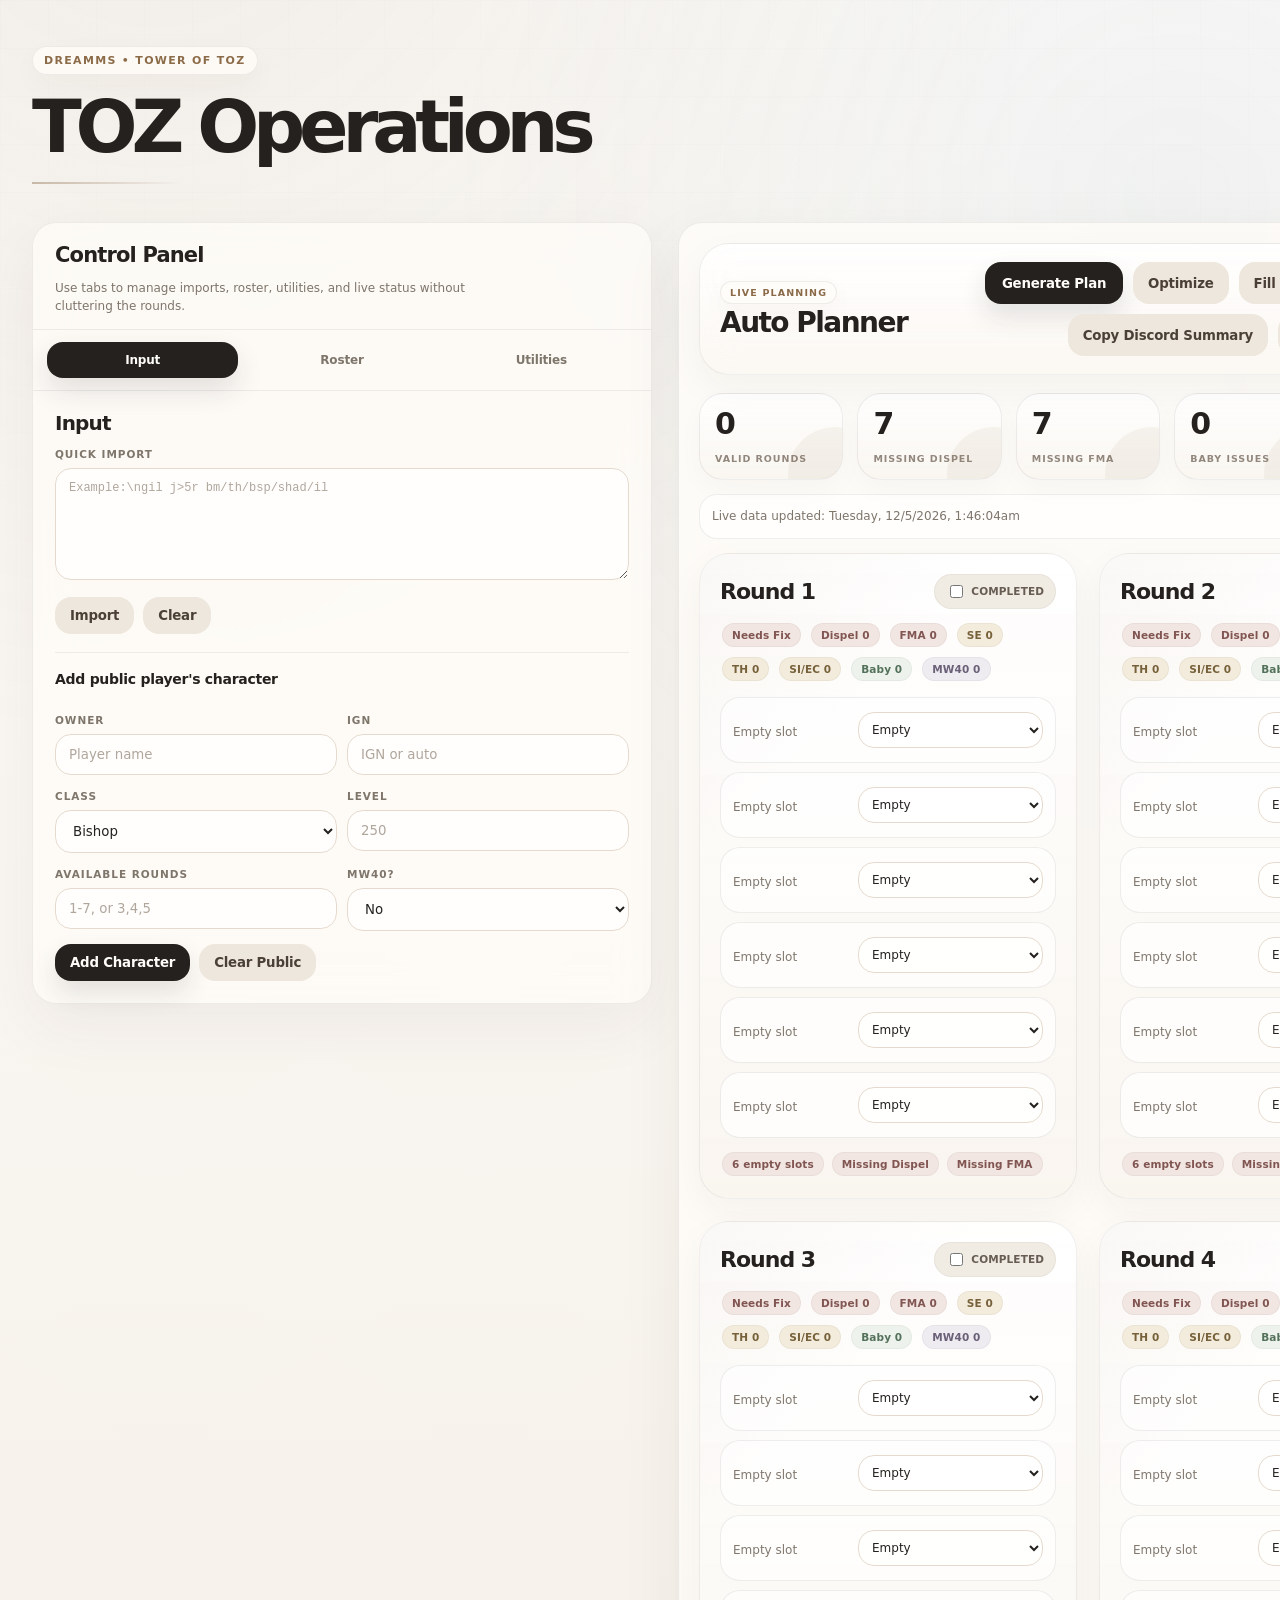
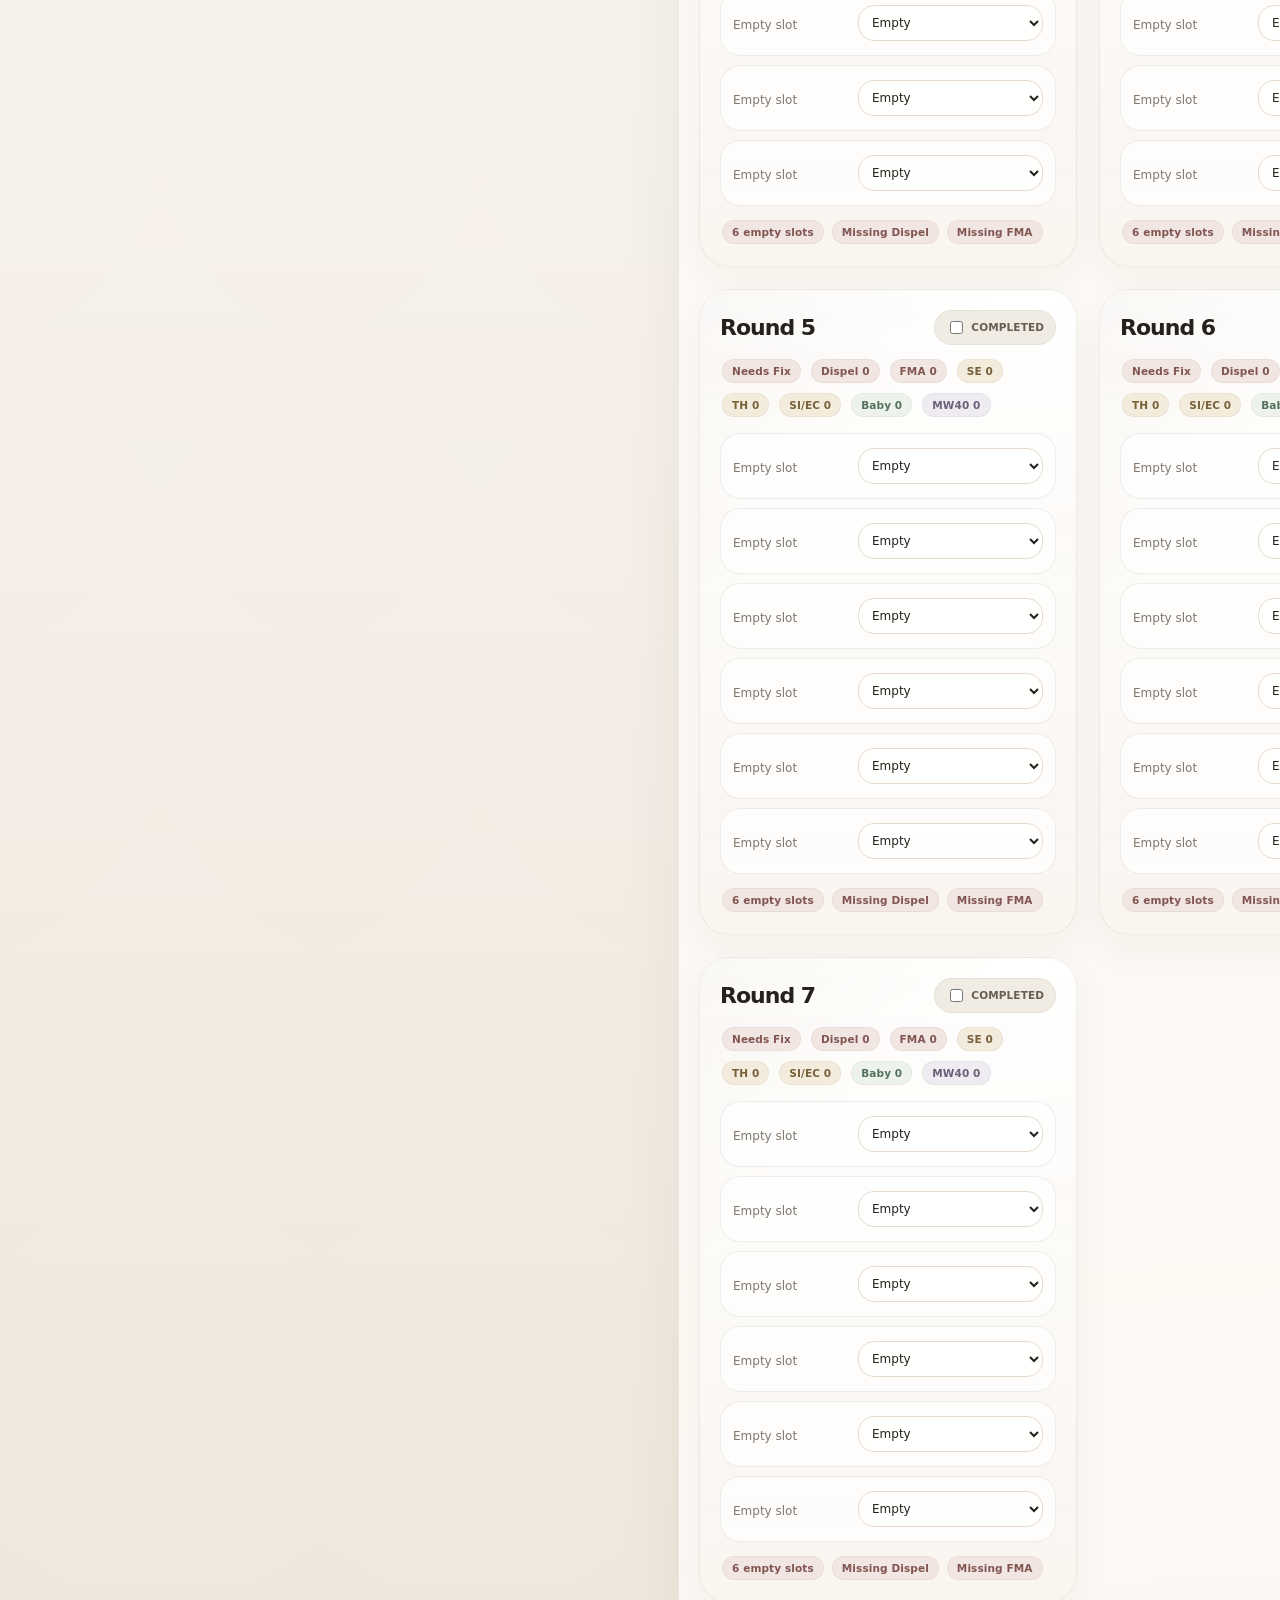
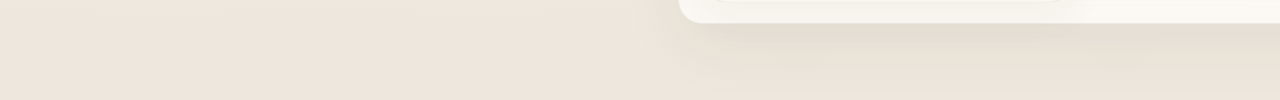
==== index.html @ d1f3ab73 "Add files via upload" ====
<!DOCTYPE html>
<html lang="en">
<head>
<meta charset="UTF-8" />
<meta name="viewport" content="width=device-width, initial-scale=1.0" />
<title>TOZ Command Center</title>
<style>

:root{
  --bg:#f7f3ed;
  --paper:#fffdf9;
  --paper-2:#faf6ef;
  --ink:#24211e;
  --muted:#7c7368;
  --soft:#aaa097;
  --line:rgba(36,33,30,.09);
  --line-2:rgba(36,33,30,.14);
  --accent:#8e6f4e;
  --accent-2:#c6a47a;
  --accent-soft:#eee2d2;
  --green:#6f9e7d;
  --green-soft:#eaf4ed;
  --yellow:#b89243;
  --yellow-soft:#f7edd3;
  --red:#be7474;
  --red-soft:#f6e5e2;
  --blue:#6d8eab;
  --blue-soft:#e7f0f8;
  --lav:#8773b7;
  --lav-soft:#eee9f8;
  --shadow:0 18px 60px rgba(52,43,34,.075);
  --shadow-soft:0 8px 26px rgba(52,43,34,.045);
  --radius:24px;
  --font:Inter,ui-sans-serif,system-ui,-apple-system,BlinkMacSystemFont,"Segoe UI",sans-serif;
}
*{box-sizing:border-box}
html{scroll-behavior:smooth}
body{
  margin:0;
  min-height:100vh;
  font-family:var(--font);
  color:var(--ink);
  background:
    radial-gradient(circle at 8% 0%,rgba(142,111,78,.10),transparent 25%),
    radial-gradient(circle at 92% 10%,rgba(109,142,171,.11),transparent 24%),
    linear-gradient(180deg,#fbfaf7 0%,var(--bg) 55%,#eee8df 100%);
}
body::before{
  content:"";
  position:fixed;
  inset:0;
  pointer-events:none;
  background-image:
    linear-gradient(rgba(36,33,30,.024) 1px,transparent 1px),
    linear-gradient(90deg,rgba(36,33,30,.017) 1px,transparent 1px);
  background-size:48px 48px;
  mask-image:linear-gradient(to bottom,rgba(0,0,0,.40),transparent 70%);
}
header{
  position:relative;
  z-index:1;
  max-width:1600px;
  margin:0 auto;
  padding:42px 32px 22px;
}
.kicker{
  display:inline-flex;
  align-items:center;
  gap:8px;
  border-radius:999px;
  padding:7px 11px;
  margin-bottom:18px;
  color:var(--accent);
  background:rgba(255,255,255,.70);
  border:1px solid var(--line);
  box-shadow:var(--shadow-soft);
  font-size:11px;
  font-weight:850;
  letter-spacing:.08em;
}
h1{
  margin:0;
  font-size:clamp(44px,5vw,78px);
  line-height:.92;
  letter-spacing:-.068em;
  font-weight:800;
}
h1::after{
  content:"";
  display:block;
  width:132px;
  height:2px;
  margin-top:22px;
  background:linear-gradient(90deg,var(--accent),transparent);
  opacity:.55;
}
h2{margin:0 0 14px;font-size:20px;line-height:1;font-weight:780;letter-spacing:-.04em}
h3{margin:0 0 12px;font-size:14px;font-weight:750;letter-spacing:-.02em}
.sub{
  max-width:900px;
  margin:20px 0 0;
  color:var(--muted);
  line-height:1.65;
  font-size:15px;
  font-weight:500;
}
.app-shell{
  position:relative;
  z-index:1;
  max-width:1600px;
  margin:0 auto;
  padding:12px 32px 76px;
  display:grid;
  grid-template-columns:580px minmax(720px,1fr);
  gap:22px;
  align-items:start;
}
.workspace{min-width:0}
.side-panel{grid-column:1;grid-row:1}.workspace{grid-column:2;grid-row:1}
.side-panel{
  position:sticky;
  top:18px;
  max-height:calc(100vh - 24px);
  min-width:580px;
  display:flex;
  flex-direction:column;
  overflow:hidden;
}
.card,.side-panel{
  background:rgba(255,253,249,.88);
  border:1px solid var(--line);
  border-radius:var(--radius);
  box-shadow:var(--shadow-soft);
  backdrop-filter:blur(16px);
}
.card{padding:20px}
.card:hover,.side-panel:hover{box-shadow:var(--shadow)}
.panel-head{
  padding:18px 18px 12px;
  border-bottom:1px solid var(--line);
}
.panel-head p{margin:6px 0 0;color:var(--muted);font-size:12px;line-height:1.45}
.tabs{
  display:grid;
  grid-template-columns:repeat(3,1fr);
  gap:6px;
  padding:12px;
  border-bottom:1px solid var(--line);
}
.tab-btn{
  padding:10px 8px;
  border-radius:14px;
  background:transparent;
  color:var(--muted);
  box-shadow:none;
  border:0;
  font-size:12px;
}
.tab-btn:hover{box-shadow:none;transform:none;background:#f0e8dd}
.tab-btn.active{
  background:#24211e;
  color:#fffdf9;
}
.tab-content{
  display:none;
  padding:18px;
  overflow:auto;
}
.tab-content.active{display:block}
label{
  display:block;
  margin:15px 0 8px;
  color:var(--muted);
  font-size:10.5px;
  font-weight:850;
  letter-spacing:.09em;
  text-transform:uppercase;
}
input,select,textarea{
  width:100%;
  background:rgba(255,255,255,.78);
  color:var(--ink);
  border:1px solid #e7ddd1;
  border-radius:15px;
  padding:12px 13px;
  outline:none;
  transition:border .18s ease,box-shadow .18s ease,background .18s ease;
  font-family:var(--font);
}
input::placeholder,textarea::placeholder{color:#b0a69c}
input:focus,select:focus,textarea:focus{
  border-color:rgba(142,111,78,.58);
  box-shadow:0 0 0 4px rgba(142,111,78,.11);
  background:#fff;
}
textarea{
  min-height:112px;
  resize:vertical;
  font-family:ui-monospace,SFMono-Regular,Menlo,Consolas,monospace;
  font-size:12px;
}
button{
  cursor:pointer;
  border:0;
  border-radius:15px;
  background:#24211e;
  color:#fffdf9;
  padding:11px 15px;
  font-weight:800;
  letter-spacing:-.015em;
  box-shadow:0 12px 26px rgba(36,33,30,.12);
  transition:transform .16s ease,box-shadow .16s ease,background .16s ease,opacity .16s ease;
  font-family:var(--font);
}
button:hover{transform:translateY(-1px);box-shadow:0 16px 34px rgba(36,33,30,.16)}
button.secondary{background:#eee8df;color:#3f3830;box-shadow:none}
button.secondary:hover{background:#e8ded3}
button.soft{background:var(--accent-soft);color:#5d452f;box-shadow:none}
button.danger{background:var(--red-soft);color:#8b4242;box-shadow:none}
.row{display:grid;grid-template-columns:1fr 1fr;gap:10px}
.btnrow{display:flex;flex-wrap:wrap;gap:9px;margin-top:13px}
.tiny{font-size:12px;color:var(--muted);line-height:1.55;font-weight:500}
.pill{
  display:inline-flex;
  align-items:center;
  gap:5px;
  border-radius:999px;
  padding:5px 9px;
  margin:2px;
  font-size:10.5px;
  font-weight:800;
  letter-spacing:.01em;
  background:#f1ebe4;
  color:#665c52;
  border:1px solid rgba(36,33,30,.035);
}
.pill.ok{background:var(--green-soft);color:#426d4d}
.pill.warn{background:var(--yellow-soft);color:#7c5d20}
.pill.bad{background:var(--red-soft);color:#8a4646}
.pill.info{background:var(--blue-soft);color:#4f6f88}
.pill.lav{background:var(--lav-soft);color:#665390}
.toolbar{
  position:relative;
  z-index:2;
  display:flex;
  justify-content:space-between;
  align-items:flex-start;
  gap:18px;
  margin-bottom:18px;
  padding:16px;
  background:rgba(255,253,249,.82);
  border:1px solid var(--line);
  border-radius:26px;
  backdrop-filter:blur(18px);
  box-shadow:var(--shadow-soft);
}
.toolbar .btnrow{margin:0;justify-content:flex-end}
.summary-grid{
  display:grid;
  grid-template-columns:repeat(5,1fr);
  gap:12px;
  margin-bottom:14px;
}
.stat{
  position:relative;
  overflow:hidden;
  min-height:84px;
  background:linear-gradient(180deg,rgba(255,255,255,.88),rgba(255,250,244,.62));
  border:1px solid var(--line);
  border-radius:22px;
  padding:15px;
}
.stat::after{
  content:"";
  position:absolute;
  width:94px;
  height:94px;
  border-radius:50%;
  right:-40px;
  bottom:-42px;
  background:rgba(142,111,78,.07);
}
.stat b{display:block;font-size:30px;line-height:1;letter-spacing:-.055em}
.stat span{display:block;margin-top:14px;color:#91877d;font-size:9.5px;font-weight:900;letter-spacing:.10em}
.round-grid{
  display:grid;
  grid-template-columns:repeat(2,minmax(0,1fr));
  gap:18px;
  margin-top:14px;
}
.round{
  position:relative;
  overflow:hidden;
  background:rgba(255,253,249,.92);
  border:1px solid var(--line);
  border-radius:28px;
  padding:16px;
  box-shadow:var(--shadow-soft);
  transition:transform .18s ease,border .18s ease,box-shadow .18s ease;
}
.round::before{
  content:"";
  position:absolute;
  inset:0;
  pointer-events:none;
  background:linear-gradient(135deg,rgba(142,111,78,.065),transparent 28%);
}
.round>*{position:relative;z-index:1}
.round:hover{transform:translateY(-2px);border-color:rgba(142,111,78,.20);box-shadow:var(--shadow)}
.round.completed{opacity:.76;background:rgba(244,239,232,.82)}
.round.completed .round-title{text-decoration:line-through;opacity:.58}
.round-title{font-size:21px;font-weight:800;letter-spacing:-.045em}
.slots{display:grid;gap:9px;margin-top:13px}
.slot{
  min-height:61px;
  display:grid;
  grid-template-columns:1fr minmax(185px,42%);
  gap:10px;
  align-items:center;
  padding:10px;
  background:rgba(255,255,255,.72);
  border:1px solid var(--line);
  border-radius:18px;
  transition:background .16s ease,border .16s ease,transform .16s ease;
}
.slot:hover{background:#fff;border-color:rgba(142,111,78,.20)}
.slot.filled{border-style:solid}
.slot.duplicate{border-color:rgba(190,116,116,.44);background:rgba(246,229,226,.66)}
.slot select{padding:9px;font-size:12px;max-width:none}
.char-name{font-weight:850;letter-spacing:-.025em}
.char-meta{margin-top:4px;color:var(--muted);font-size:12px;line-height:1.35}
.warnings{margin-top:12px;display:flex;flex-wrap:wrap;gap:4px}
.pool{
  max-height:390px;
  overflow:auto;
  border:1px solid var(--line);
  border-radius:20px;
  background:rgba(255,255,255,.62);
}
table{width:100%;border-collapse:collapse;font-size:12px}
th,td{padding:10px 9px;border-bottom:1px solid rgba(36,33,30,.055);text-align:left;vertical-align:middle}
th{
  position:sticky;
  top:0;
  background:rgba(255,250,244,.96);
  color:#91877d;
  font-size:9.5px;
  font-weight:900;
  letter-spacing:.10em;
  text-transform:uppercase;
  z-index:1;
}
tbody tr:hover{background:rgba(142,111,78,.045)}
.paste-preview,.help,.info-box{
  margin-top:10px;
  padding:12px;
  background:rgba(255,255,255,.68);
  border:1px solid var(--line);
  border-radius:18px;
  color:var(--muted);
  font-size:12px;
  line-height:1.55;
}
.help{max-height:255px;overflow:auto}
.owner-toggles{display:flex;flex-wrap:wrap;gap:7px;margin-top:12px}
.owner-toggles label.pill{cursor:pointer;padding:7px 11px}
.utility-stack{display:grid;gap:14px}
.utility-card{
  background:rgba(255,255,255,.54);
  border:1px solid var(--line);
  border-radius:20px;
  padding:14px;
}
.suggestion-line{padding:8px 0;border-bottom:1px solid rgba(36,33,30,.055)}
.suggestion-line:last-child{border-bottom:0}
.info-box b{color:var(--ink)}
.toast-wrap{position:fixed;right:22px;bottom:22px;z-index:9999;display:grid;gap:10px;max-width:400px}
.toast{background:rgba(255,253,249,.96);border:1px solid var(--line);border-left:5px solid var(--accent);border-radius:18px;box-shadow:var(--shadow);padding:14px 16px;color:var(--ink);transition:.2s ease;animation:toastIn .18s ease-out}
.toast b{display:block;margin-bottom:4px}
.toast span{display:block;color:var(--muted);font-size:13px;line-height:1.4}
.toast.warn{border-left-color:var(--yellow)}
.toast.bad{border-left-color:var(--red)}
.toast.ok{border-left-color:var(--green)}
@keyframes toastIn{from{transform:translateY(8px);opacity:0}to{transform:translateY(0);opacity:1}}
hr{border:0;border-top:1px solid var(--line);margin:18px 0}
::-webkit-scrollbar{width:10px;height:10px}
::-webkit-scrollbar-thumb{background:rgba(36,33,30,.14);border-radius:999px}
::-webkit-scrollbar-thumb:hover{background:rgba(142,111,78,.28)}
::-webkit-scrollbar-track{background:rgba(36,33,30,.035)}

.round > div:first-child{
  margin-bottom:12px;
}
.round > div:first-child + div{
  display:flex;
  flex-wrap:wrap;
  gap:6px;
  align-items:center;
  margin:8px 0 14px;
}
.round > div:first-child label.pill{
  padding:7px 11px;
  background:#f3eee7;
  color:#665b50;
  border:1px solid rgba(36,33,30,.07);
}
.round.completed > div:first-child label.pill{
  background:#e8f2ea;
  color:#477052;
}


/* Softer status palette to match the warm editorial theme */
.pill{
  background:#f2ede6;
  color:#675d53;
  border:1px solid rgba(36,33,30,.05);
}
.pill.ok{
  background:#edf4ee;
  color:#55745d;
}
.pill.warn{
  background:#f5edda;
  color:#80683a;
}
.pill.bad{
  background:#f5e8e4;
  color:#8a5550;
}
.pill.info{
  background:#eaf0f5;
  color:#5f7486;
}
.pill.lav{
  background:#eeeaf4;
  color:#6c6187;
}


/* final layout + roster/search refinements */
.app-shell{grid-template-columns:580px minmax(720px,1fr)}
.side-panel{grid-column:1;grid-row:1;min-width:580px}
.workspace{grid-column:2;grid-row:1}
#tab-roster .pool table{table-layout:fixed}
#tab-roster .pool th,#tab-roster .pool td{font-size:11px;padding:9px 7px;overflow:hidden;text-overflow:ellipsis}
#tab-roster .pool th:nth-child(1),#tab-roster .pool td:nth-child(1){width:42px}
#tab-roster .pool th:nth-child(2),#tab-roster .pool td:nth-child(2){width:68px}
#tab-roster .pool th:nth-child(3),#tab-roster .pool td:nth-child(3){width:92px}
#tab-roster .pool th:nth-child(4),#tab-roster .pool td:nth-child(4){width:92px}
#tab-roster .pool th:nth-child(5),#tab-roster .pool td:nth-child(5){width:42px}
#tab-roster .pool th:nth-child(6),#tab-roster .pool td:nth-child(6){width:48px}
#tab-roster .pool th:nth-child(7),#tab-roster .pool td:nth-child(7){width:auto}
.search-hit{background:#fff7e9!important;box-shadow:inset 3px 0 0 var(--accent)}
.pill{background:#eee8df!important;color:#61584f!important;border:1px solid rgba(36,33,30,.045)!important}
.pill.ok{background:#e9f0e7!important;color:#526d55!important}
.pill.warn{background:#f1ead8!important;color:#76633d!important}
.pill.bad{background:#f2e6e2!important;color:#7e5752!important}
.pill.info{background:#e8eef2!important;color:#5a6f80!important}
.pill.lav{background:#ebe8f0!important;color:#655d78!important}
@media(max-width:1220px){.app-shell{grid-template-columns:1fr}.side-panel,.workspace{grid-column:1;grid-row:auto}.side-panel{min-width:0}}

@media(max-width:1220px){
  .app-shell{grid-template-columns:1fr}
  .side-panel,.toolbar{position:static;max-height:none}
}
@media(max-width:850px){
  header{padding:30px 18px 14px}
  .app-shell{padding:10px 18px 52px}
  .round-grid{grid-template-columns:1fr}
  .summary-grid{grid-template-columns:repeat(2,1fr)}
  .toolbar{display:block}
  .slot{grid-template-columns:1fr}
  .tabs{grid-template-columns:repeat(2,1fr)}
}


/* === v20 roster card fix === */
#poolBody.pool-card-list,#activeBody.roster-card-list{max-height:430px;overflow:auto;display:grid;gap:10px;padding:8px;border:1px solid var(--line);border-radius:20px;background:rgba(255,255,255,.55)}
.saved-card,.active-card{display:grid;grid-template-columns:34px minmax(0,1fr) auto;gap:12px;align-items:center;padding:12px;background:rgba(255,253,249,.92);border:1px solid rgba(36,33,30,.075);border-radius:18px;box-shadow:0 6px 18px rgba(52,43,34,.035)}
.saved-card:hover,.active-card:hover{background:#fffdf9;border-color:rgba(142,111,78,.20)}
.saved-card.search-hit{background:#fff7e9!important;box-shadow:inset 4px 0 0 var(--accent),0 6px 18px rgba(52,43,34,.035)}
.saved-check{display:flex;align-items:center;justify-content:center}
.saved-main,.active-main{min-width:0}
.saved-title,.active-title{display:flex;flex-wrap:wrap;align-items:center;gap:8px;font-weight:850;letter-spacing:-.02em;color:var(--ink)}
.saved-title .owner,.active-title .owner{font-weight:750;color:var(--muted);font-size:11px;letter-spacing:.02em}
.saved-meta,.active-meta{margin-top:4px;color:var(--muted);font-size:12px;line-height:1.35}
.saved-tags,.active-tags{margin-top:8px;display:flex;flex-wrap:wrap;gap:4px}
.saved-side{text-align:right;color:var(--muted);font-size:12px;white-space:nowrap}
.active-card{grid-template-columns:minmax(0,1fr) auto}
.active-card button.danger{white-space:nowrap;padding:10px 14px!important}
.active-empty,.saved-empty{padding:16px;border:1px dashed rgba(36,33,30,.14);border-radius:18px;color:var(--muted);background:rgba(255,255,255,.6)}
#activeBody .pill,#poolBody .pill{white-space:nowrap;font-size:10px!important;padding:4px 7px!important}
@media(max-width:760px){.saved-card,.active-card{grid-template-columns:1fr}.saved-check{justify-content:flex-start}.saved-side{text-align:left}}


/* === v26 stable fixes from current working file === */
.side-panel{
  position:relative!important;
  top:auto!important;
  max-height:none!important;
  overflow:visible!important;
}
.tab-content{
  overflow:visible!important;
}
#poolBody.pool-card-list,
#activeBody.roster-card-list{
  max-height:430px!important;
  overflow-y:auto!important;
  overflow-x:hidden!important;
}
.saved-side{
  min-width:70px;
}
.saved-meta,.active-meta{
  word-break:normal!important;
}


/* === v28 header + planner toolbar polish === */
header{
  padding-top:54px;
  padding-bottom:32px;
}
.kicker{
  letter-spacing:.12em;
}
h1{
  max-width:760px;
  font-size:clamp(50px,5.8vw,88px);
  letter-spacing:-.075em;
}
.sub{
  max-width:760px;
  font-size:16px;
  line-height:1.7;
}
.planner-toolbar{
  align-items:center!important;
  padding:18px 20px!important;
  gap:20px!important;
}
.planner-title-block{
  min-width:220px;
}
.planner-title-block h2{
  margin:5px 0 0!important;
  font-size:26px!important;
  letter-spacing:-.055em!important;
  line-height:1!important;
}
.mini-kicker{
  margin:0!important;
  padding:5px 9px!important;
  font-size:9.5px!important;
  box-shadow:none!important;
  background:rgba(142,111,78,.08)!important;
}
.planner-actions{
  margin-left:auto;
  display:grid;
  gap:10px;
  justify-items:end;
}
.action-row{
  display:flex;
  flex-wrap:wrap;
  gap:10px;
  justify-content:flex-end;
}
.action-row button{
  min-height:42px;
  white-space:nowrap;
}
.primary-actions button:first-child{
  min-width:138px;
}
.copy-actions button{
  min-width:178px;
}
button[title]{
  position:relative;
}
@media(max-width:980px){
  .planner-toolbar{
    align-items:flex-start!important;
    display:block!important;
  }
  .planner-actions{
    margin-left:0;
    margin-top:14px;
    justify-items:start;
  }
  .action-row{
    justify-content:flex-start;
  }
}


/* === v30 aesthetic tooltips + cleaner hero === */
header{
  padding-bottom:18px!important;
}
header .sub{
  display:none!important;
}
button[data-tip]{
  position:relative;
}
button[data-tip]::after{
  content:attr(data-tip);
  position:absolute;
  left:50%;
  bottom:calc(100% + 12px);
  transform:translateX(-50%) translateY(6px);
  width:max-content;
  max-width:260px;
  white-space:normal;
  text-align:center;
  pointer-events:none;
  opacity:0;
  z-index:9999;
  padding:10px 12px;
  border-radius:14px;
  background:rgba(36,33,30,.94);
  color:#fffdf9;
  border:1px solid rgba(255,255,255,.10);
  box-shadow:0 16px 38px rgba(36,33,30,.20);
  font-size:11.5px;
  line-height:1.35;
  font-weight:750;
  letter-spacing:.005em;
  transition:opacity .16s ease, transform .16s ease;
}
button[data-tip]::before{
  content:"";
  position:absolute;
  left:50%;
  bottom:calc(100% + 5px);
  transform:translateX(-50%) translateY(6px) rotate(45deg);
  width:12px;
  height:12px;
  background:rgba(36,33,30,.94);
  border-right:1px solid rgba(255,255,255,.08);
  border-bottom:1px solid rgba(255,255,255,.08);
  opacity:0;
  z-index:9998;
  pointer-events:none;
  transition:opacity .16s ease, transform .16s ease;
}
button[data-tip]:hover::after,
button[data-tip]:focus-visible::after{
  opacity:1;
  transform:translateX(-50%) translateY(0);
}
button[data-tip]:hover::before,
button[data-tip]:focus-visible::before{
  opacity:1;
  transform:translateX(-50%) translateY(0) rotate(45deg);
}
.copy-actions button[data-tip]::after{
  bottom:auto;
  top:calc(100% + 12px);
}
.copy-actions button[data-tip]::before{
  bottom:auto;
  top:calc(100% + 5px);
  transform:translateX(-50%) translateY(-6px) rotate(45deg);
}
.copy-actions button[data-tip]:hover::before,
.copy-actions button[data-tip]:focus-visible::before{
  transform:translateX(-50%) translateY(0) rotate(45deg);
}


/* === v31 premium aesthetic refinement === */
:root{
  --bg:#f3eee7;
  --paper:#fffdf9;
  --paper-2:#f8f3ec;
  --ink:#24211e;
  --muted:#7e756b;
  --line:rgba(36,33,30,.075);
  --line-2:rgba(36,33,30,.115);
  --accent:#8b6a48;
  --accent-soft:#eee4d7;
  --shadow:0 24px 70px rgba(52,43,34,.065);
  --shadow-soft:0 10px 30px rgba(52,43,34,.035);
}
body{
  background:
    radial-gradient(circle at 12% -5%,rgba(142,111,78,.10),transparent 25%),
    radial-gradient(circle at 92% 6%,rgba(109,142,171,.08),transparent 22%),
    linear-gradient(180deg,#fcfbf8 0%,#f6f1ea 52%,#eee7dd 100%)!important;
}
header,.app-shell{
  max-width:1720px!important;
}
header{
  padding-top:46px!important;
  padding-bottom:26px!important;
}
.kicker{
  background:rgba(255,253,249,.78)!important;
  border-color:rgba(36,33,30,.07)!important;
  box-shadow:0 10px 28px rgba(52,43,34,.035)!important;
  color:#8c6b48!important;
}
h1{
  font-size:clamp(54px,5.7vw,92px)!important;
  letter-spacing:-.085em!important;
  max-width:900px!important;
}
h1::after{
  width:150px!important;
  opacity:.42!important;
}
.app-shell{
  grid-template-columns:620px minmax(820px,1fr)!important;
  gap:26px!important;
}
.side-panel{
  min-width:620px!important;
  background:rgba(255,253,249,.72)!important;
  box-shadow:0 22px 65px rgba(52,43,34,.055)!important;
  border-color:rgba(36,33,30,.07)!important;
}
.card{
  background:rgba(255,253,249,.78)!important;
  border-color:rgba(36,33,30,.07)!important;
  box-shadow:0 22px 65px rgba(52,43,34,.06)!important;
}
.panel-head{
  padding:22px 22px 14px!important;
}
.panel-head h2{
  font-size:21px!important;
}
.panel-head p{
  max-width:470px;
}
.tabs{
  padding:12px 14px!important;
  gap:8px!important;
}
.tab-btn{
  padding:11px 10px!important;
  border-radius:16px!important;
  font-weight:850!important;
}
.tab-btn.active{
  box-shadow:0 12px 28px rgba(36,33,30,.12)!important;
}
.tab-content{
  padding:22px!important;
}
.utility-card{
  background:rgba(255,255,255,.52)!important;
  border-color:rgba(36,33,30,.065)!important;
  border-radius:24px!important;
  padding:18px!important;
}
.planner-toolbar{
  background:
    linear-gradient(180deg,rgba(255,255,255,.88),rgba(250,246,240,.72))!important;
  border:1px solid rgba(36,33,30,.07)!important;
  border-radius:30px!important;
  box-shadow:
    0 1px 0 rgba(255,255,255,.9) inset,
    0 14px 38px rgba(52,43,34,.045)!important;
}
.planner-title-block h2{
  font-size:28px!important;
}
.mini-kicker{
  color:#8b6a48!important;
}
.summary-grid{
  gap:14px!important;
}
.stat{
  border-radius:24px!important;
  background:
    linear-gradient(180deg,rgba(255,255,255,.90),rgba(248,244,238,.78))!important;
  box-shadow:
    0 1px 0 rgba(255,255,255,.85) inset,
    0 10px 28px rgba(52,43,34,.028)!important;
}
.round-grid{
  gap:22px!important;
}
.round{
  padding:20px!important;
  border-radius:30px!important;
  background:
    linear-gradient(180deg,rgba(255,255,255,.86),rgba(249,245,239,.92))!important;
  border-color:rgba(36,33,30,.068)!important;
  box-shadow:
    0 1px 0 rgba(255,255,255,.88) inset,
    0 14px 38px rgba(52,43,34,.045)!important;
}
.round::before{
  background:linear-gradient(135deg,rgba(142,111,78,.05),transparent 30%)!important;
}
.round-title{
  font-size:22px!important;
}
.slot{
  min-height:66px!important;
  border-radius:20px!important;
  padding:12px!important;
  background:rgba(255,255,255,.66)!important;
}
.slot select{
  border-radius:16px!important;
}
.char-name{
  font-size:15px!important;
}
.char-meta{
  color:#81786e!important;
}
.pill{
  background:#f0ebe3!important;
  color:#675d53!important;
  border:1px solid rgba(36,33,30,.045)!important;
  box-shadow:none!important;
}
.pill.ok{
  background:#edf3ec!important;
  color:#54715b!important;
}
.pill.warn{
  background:#f3ecdc!important;
  color:#77613a!important;
}
.pill.bad{
  background:#f2e6e2!important;
  color:#815551!important;
}
.pill.info{
  background:#edf1f3!important;
  color:#5d707b!important;
}
.pill.lav{
  background:#eeebf1!important;
  color:#6a6077!important;
}
.saved-card,.active-card{
  background:rgba(255,253,249,.82)!important;
  border-color:rgba(36,33,30,.065)!important;
  border-radius:20px!important;
  box-shadow:0 8px 22px rgba(52,43,34,.026)!important;
}
.saved-card:hover,.active-card:hover{
  background:#fffdf9!important;
  border-color:rgba(142,111,78,.18)!important;
  box-shadow:0 12px 28px rgba(52,43,34,.045)!important;
}
input,select,textarea{
  background:rgba(255,255,255,.72)!important;
  border-color:#e5dacd!important;
  border-radius:16px!important;
}
button{
  border-radius:16px!important;
}
button.secondary,button.soft{
  background:#eee7dd!important;
  color:#4b4036!important;
}
button.secondary:hover,button.soft:hover{
  background:#e8ded2!important;
}
button[data-tip]::after{
  background:rgba(44,39,34,.96)!important;
  border:1px solid rgba(255,255,255,.10)!important;
  box-shadow:0 18px 42px rgba(36,33,30,.22)!important;
  border-radius:15px!important;
}
button[data-tip]::before{
  background:rgba(44,39,34,.96)!important;
}
.info-box{
  background:rgba(255,255,255,.58)!important;
  border-radius:20px!important;
}
@media(max-width:1220px){
  .app-shell{
    grid-template-columns:1fr!important;
  }
  .side-panel{
    min-width:0!important;
  }
}


/* === v32 premium stat hover cards === */
.stat[data-tip]{
  position:relative;
}
.stat[data-tip]::after{
  content:attr(data-tip);
  position:absolute;
  left:50%;
  top:calc(100% + 14px);
  transform:translateX(-50%) translateY(-4px);
  width:max-content;
  max-width:280px;
  white-space:pre-line;
  text-align:left;
  pointer-events:none;
  opacity:0;
  z-index:9999;
  padding:12px 14px;
  border-radius:16px;
  background:rgba(44,39,34,.96);
  color:#fffdf9;
  border:1px solid rgba(255,255,255,.10);
  box-shadow:0 20px 46px rgba(36,33,30,.22);
  font-size:11.5px;
  line-height:1.45;
  font-weight:750;
  letter-spacing:.002em;
  transition:opacity .16s ease, transform .16s ease;
}
.stat[data-tip]::before{
  content:"";
  position:absolute;
  left:50%;
  top:calc(100% + 8px);
  transform:translateX(-50%) translateY(-4px) rotate(45deg);
  width:12px;
  height:12px;
  background:rgba(44,39,34,.96);
  border-left:1px solid rgba(255,255,255,.08);
  border-top:1px solid rgba(255,255,255,.08);
  opacity:0;
  z-index:9998;
  pointer-events:none;
  transition:opacity .16s ease, transform .16s ease;
}
.stat[data-tip]:hover::after,
.stat[data-tip]:focus-within::after{
  opacity:1;
  transform:translateX(-50%) translateY(0);
}
.stat[data-tip]:hover::before,
.stat[data-tip]:focus-within::before{
  opacity:1;
  transform:translateX(-50%) translateY(0) rotate(45deg);
}
.stat[data-tip]:hover{
  border-color:rgba(142,111,78,.18)!important;
  box-shadow:
    0 1px 0 rgba(255,255,255,.9) inset,
    0 14px 34px rgba(52,43,34,.06)!important;
}

/* Hide the browser's native title tooltip by moving detail text into data-tip */
.stat[data-tip]::after{content:attr(data-tip)}
.stat[data-tip]::before{content:""}

</style>
</head>
<body>
<div id="toastWrap" class="toast-wrap"></div>

<header>
  <div class="kicker">DREAMMS • TOWER OF TOZ</div>
  <h1>TOZ Operations</h1>
</header>

<main class="app-shell">
  <aside class="side-panel">
    <div class="panel-head">
      <h2>Control Panel</h2>
      <p>Use tabs to manage imports, roster, utilities, and live status without cluttering the rounds.</p>
    </div>

    <div class="tabs">
      <button type="button" class="tab-btn active" onclick="switchTab('input', this)">Input</button>
      <button type="button" class="tab-btn" onclick="switchTab('roster', this)">Roster</button>
      <button type="button" class="tab-btn" onclick="switchTab('utilities', this)">Utilities</button>
    </div>

    <div id="tab-input" class="tab-content active">
      <h2>Input</h2>
      <label>Quick Import</label>
      <textarea id="quickText" placeholder="Example:\ngil j>5r bm/th/bsp/shad/il"></textarea>
      <div class="btnrow">
        <button class="soft" onclick="parseQuickText()">Import</button>
        <button class="secondary" onclick="document.getElementById('quickText').value=''">Clear</button>
      </div>

      <hr>

      <h3>Add public player's character</h3>
      <div class="row">
        <div><label>Owner</label><input id="owner" placeholder="Player name"></div>
        <div><label>IGN</label><input id="ign" placeholder="IGN or auto"></div>
      </div>
      <div class="row">
        <div><label>Class</label><select id="job"></select></div>
        <div><label>Level</label><input id="level" type="number" placeholder="250"></div>
      </div>
      <div class="row">
        <div><label>Available rounds</label><input id="rounds" placeholder="1-7, or 3,4,5"></div>
        <div><label>MW40?</label><select id="mw"><option value="false">No</option><option value="true">Yes</option></select></div>
      </div>
      <div class="btnrow">
        <button onclick="addManualCharacter()">Add Character</button>
        <button class="secondary" onclick="clearTemporary()">Clear Public</button>
      </div>
</div>

    <div id="tab-roster" class="tab-content">
      <h2>Roster</h2>
      <div class="tiny">Saved characters and active characters are managed here.</div>

      <div class="utility-card" style="margin-top:12px">
        <h3>Saved Pool</h3>
        <div class="tiny">Tick a whole owner, or tick specific characters only.</div>
        <div id="ownerToggles" class="owner-toggles"></div>
        <label>Search IGN</label>
        <input id="savedSearch" placeholder="Search IGN, owner, or class..." oninput="renderSavedPool()">
        <div class="btnrow">
          <button class="secondary" onclick="disableAllSaved()">Untick All</button>
          <button class="secondary" onclick="enableAllSaved()">Tick All</button>
        </div>
        <div class="pool-card-list" id="poolBody" style="margin-top:12px"></div>
      </div>

      <div class="utility-card" style="margin-top:14px">
        <h3>Active Roster</h3>
        <div class="tiny">Only active characters are used by the optimizer.</div>
        <div class="roster-card-list" id="activeBody" style="margin-top:12px"></div>
      </div>
    </div>

    <div id="tab-utilities" class="tab-content">
      <h2>Utilities</h2>
      <div class="utility-stack">
        <div class="utility-card">
          <h3>Swap Scheduled Runs</h3>
          <div class="row">
            <div><label>First run</label><select id="swapA"><option value="0">R1</option><option value="1">R2</option><option value="2">R3</option><option value="3">R4</option><option value="4">R5</option><option value="5">R6</option><option value="6">R7</option></select></div>
            <div><label>Second run</label><select id="swapB"><option value="0">R1</option><option value="1">R2</option><option value="2">R3</option><option value="3">R4</option><option value="4">R5</option><option value="5">R6</option><option value="6">R7</option></select></div>
          </div>
          <div class="btnrow"><button class="soft" onclick="swapScheduledRuns()">Swap Runs</button></div>
        </div>
        <div class="utility-card">
          <h3>Recruit Assistant</h3>
          <div id="recruitAssistant" class="info-box">Generate a plan to see what each round is missing.</div>
        </div>

        <div class="utility-card">
          <h3>Auto Slot Suggestions</h3>
          <div id="slotSuggestions" class="info-box">Tick saved characters or import public joins to see best usage suggestions.</div>
        </div>

        <div class="utility-card">
          <h3>Remaining TOZ Left</h3>
          <div id="remainingToz" class="info-box">Completed rounds update this automatically.</div>
        </div>

        <div class="utility-card">
          <h3>Emergency Replace</h3>
          <div class="tiny">Removes an owner from unfinished rounds and blocks them from being reused. Completed rounds stay untouched.</div>
          <div id="replaceOwners" class="owner-toggles"></div>
        </div>
      </div>
    </div>
</aside>

  <section class="workspace">
    <div class="card">
      <div class="toolbar planner-toolbar">
        <div class="planner-title-block">
          <div class="kicker mini-kicker">LIVE PLANNING</div>
          <h2>Auto Planner</h2>
        </div>
        <div class="planner-actions">
          <div class="action-row primary-actions">
            <button data-tip="Builds a fresh full plan." onclick="autoPlan()">Generate Plan</button>
            <button data-tip="Rebuilds unfinished rounds while completed rounds stay locked." class="soft" onclick="bestOptimize()">Optimize</button>
            <button data-tip="Only fills blank slots. It does not intentionally rearrange existing slotted characters." class="secondary" onclick="fillEmptyOnly()">Fill Empty</button>
            <button data-tip="Clears all round slots, completed ticks, public imports, quotas, and saved browser plan." class="secondary" onclick="clearPlan()">Clear Plan</button>
          </div>
          <div class="action-row copy-actions">
            <button data-tip="Copies all rounds in Discord format, including emojis and completed-round strikethrough." class="secondary" onclick="copyDiscordSummary()">Copy Discord Summary</button>
            <button data-tip="Copies only the next uncompleted round, for in-game paste." class="secondary" onclick="copyNextRound()">Copy Next Round</button>
          </div>
        </div>
      </div>

      <div class="summary-grid">
        <div class="stat"><b id="validRounds">0</b><span>VALID ROUNDS</span></div>
        <div class="stat"><b id="missingDispel">0</b><span>MISSING DISPEL</span></div>
        <div class="stat"><b id="missingFma">0</b><span>MISSING FMA</span></div>
        <div class="stat"><b id="babyIssues">0</b><span>BABY ISSUES</span></div>
        <div class="stat" id="warningsStat"><b id="warningsCount">0</b><span>WARNINGS</span></div>
      </div>

      <div class="paste-preview" id="liveStatus">Live data: not loaded yet.</div>
      <div id="roundGrid" class="round-grid"></div>
    </div>
  </section>
</main>

<script>
function switchTab(name, btn){
  document.querySelectorAll('.tab-content').forEach(el=>el.classList.remove('active'));
  document.querySelectorAll('.tab-btn').forEach(el=>el.classList.remove('active'));
  const panel=document.getElementById('tab-'+name);
  if(panel)panel.classList.add('active');
  if(btn)btn.classList.add('active');
}

const JOBS=['Bishop','Bowmaster','Marksman','Wind Archer','Buccaneer','Thunder Breaker','Dual Blade','Fire/Poison Mage','Ice/Lightning Mage','Blaze Wizard','Evan','Dawn Warrior','Paladin','Dark Knight','Aran','Hero','Shadower','Night Lord','Night Walker','Corsair'];
const ALIAS={bsp:'Bishop',bs:'Bishop',bishop:'Bishop',hs:'Bishop',bm:'Bowmaster',se:'Bowmaster',bowmaster:'Bowmaster',mm:'Marksman',mmse:'Marksman',marksman:'Marksman',wa:'Wind Archer',wase:'Wind Archer',windarcher:'Wind Archer',bucc:'Buccaneer',si:'Buccaneer',buccaneer:'Buccaneer',tb:'Thunder Breaker',tbsi:'Thunder Breaker',thunderbreaker:'Thunder Breaker',db:'Dual Blade',th:'Dual Blade',dualblade:'Dual Blade',fp:'Fire/Poison Mage',fpmage:'Fire/Poison Mage',il:'Ice/Lightning Mage','i/l':'Ice/Lightning Mage',ilmage:'Ice/Lightning Mage',bw:'Blaze Wizard',blazewizard:'Blaze Wizard',blademaster:'Dual Blade',evan:'Evan',dw:'Dawn Warrior',ec:'Dawn Warrior',dawnwarrior:'Dawn Warrior',pala:'Paladin',pally:'Paladin',paladin:'Paladin',dk:'Dark Knight',drk:'Dark Knight',hb:'Dark Knight',darkknight:'Dark Knight',aran:'Aran',hero:'Hero',shad:'Shadower',shadower:'Shadower',nl:'Night Lord',nightlord:'Night Lord',nw:'Night Walker',nightwalker:'Night Walker',sair:'Corsair',corsair:'Corsair'};
const ROLE={'Bishop':{dispel:1,fma:1},'Bowmaster':{seProvider:1,self:1},'Marksman':{seProvider:1,wantsSI:2},'Wind Archer':{seProvider:1,wantsSI:2},'Buccaneer':{siProvider:1,tl:1,wantsCrit:1},'Thunder Breaker':{siProvider:1,wantsCrit:1},'Dual Blade':{thProvider:1,self:1},'Fire/Poison Mage':{fma:1,wantsCrit:1},'Ice/Lightning Mage':{fma:1,wantsCrit:1},'Blaze Wizard':{fma:1,wantsCrit:1},'Evan':{fma:1,wantsSEOnly:1},'Dawn Warrior':{halfSI:1,stance:1,wantsCrit:1},'Paladin':{threaten:1,wantsCrit:1,wantsSI:1},'Dark Knight':{dispel:1,hb:1,wantsCrit:1,wantsSI:2},'Aran':{cb:1,wantsCrit:2,wantsSI:1},'Hero':{wantsCrit:1,wantsSI:1},'Shadower':{smoke:1,wantsCrit:.3},'Night Lord':{wantsSEOnly:3},'Night Walker':{wantsSEOnly:4},'Corsair':{wantsCrit:1,wantsSI:1}};
const savedRaw=[{"owner": "Belle", "ign": "Thocky", "job": "Aran", "level": 291}, {"owner": "Belle", "ign": "Tock", "job": "Night Walker", "level": 263}, {"owner": "Belle", "ign": "Tocki", "job": "Bowmaster", "level": 254}, {"owner": "Belle", "ign": "Tork", "job": "Blaze Wizard", "level": 261}, {"owner": "Belle", "ign": "Tokk", "job": "Buccaneer", "level": 209}, {"owner": "Belle", "ign": "HeII", "job": "Fire/Poison Mage", "level": 276}, {"owner": "Belle", "ign": "Tocky", "job": "Bishop", "level": 265}, {"owner": "Gillian", "ign": "Gillian", "job": "Dual Blade", "level": 284}, {"owner": "Gillian", "ign": "ggil", "job": "Bowmaster", "level": 265}, {"owner": "Gillian", "ign": "ggill", "job": "Buccaneer", "level": 247}, {"owner": "Gillian", "ign": "Leaw", "job": "Aran", "level": 265}, {"owner": "Gillian", "ign": "Gill", "job": "Fire/Poison Mage", "level": 276}, {"owner": "Gillian", "ign": "Kaiko", "job": "Bishop", "level": 267}, {"owner": "Gillian", "ign": "Arun", "job": "Dawn Warrior", "level": 243}, {"owner": "Winst", "ign": "Veggie", "job": "Night Lord", "level": 289}, {"owner": "Winst", "ign": "Roomie", "job": "Marksman", "level": 285}, {"owner": "Winst", "ign": "Meanie", "job": "Buccaneer", "level": 277}, {"owner": "Winst", "ign": "Quackie", "job": "Dual Blade", "level": 273}, {"owner": "Winst", "ign": "Owie", "job": "Dark Knight", "level": 261}, {"owner": "Winst", "ign": "Caterpie", "job": "Paladin", "level": 261}, {"owner": "Winst", "ign": "Eerie", "job": "Bishop", "level": 273}, {"owner": "Winst", "ign": "Doorie", "job": "Bishop", "level": 234}, {"owner": "Thom", "ign": "oof", "job": "Aran", "level": 272}, {"owner": "Thom", "ign": "Looted", "job": "Shadower", "level": 274}, {"owner": "Thom", "ign": "Cronut", "job": "Buccaneer", "level": 267}, {"owner": "Thom", "ign": "Churro", "job": "Bowmaster", "level": 271}, {"owner": "Thom", "ign": "Zooted", "job": "Marksman", "level": 267}, {"owner": "Thom", "ign": "Macaroon", "job": "Bishop", "level": 262}, {"owner": "Thom", "ign": "Sundaes", "job": "Ice/Lightning Mage", "level": 244}, {"owner": "Thom", "ign": "Cruller", "job": "Corsair", "level": 235}, {"owner": "Thom", "ign": "Saltbread", "job": "Evan", "level": 203}, {"owner": "BK", "ign": "Miffyy", "job": "Bishop", "level": 275}, {"owner": "BK", "ign": "54o88", "job": "Wind Archer", "level": 269}, {"owner": "BK", "ign": "Diuz", "job": "Thunder Breaker", "level": 260}, {"owner": "BK", "ign": "Chageee", "job": "Bowmaster", "level": 254}, {"owner": "BK", "ign": "Lormee", "job": "Buccaneer", "level": 233}, {"owner": "KC", "ign": "SEhoon", "job": "Bowmaster", "level": 280}, {"owner": "KC", "ign": "Ryoji", "job": "Night Lord", "level": 270}, {"owner": "KC", "ign": "Voxous", "job": "Dual Blade", "level": 260}, {"owner": "KC", "ign": "n00n", "job": "Paladin", "level": 262}, {"owner": "KC", "ign": "Orien", "job": "Aran", "level": 257}, {"owner": "KC", "ign": "Voxi", "job": "Thunder Breaker", "level": 246}, {"owner": "KC", "ign": "Sunshines", "job": "Bishop", "level": 266}, {"owner": "KC", "ign": "Grimstep", "job": "Shadower", "level": 235}, {"owner": "KC", "ign": "Nocti", "job": "Dark Knight", "level": 214}, {"owner": "KC", "ign": "Jegiee", "job": "Corsair", "level": 240}, {"owner": "KC", "ign": "Dimz", "job": "Shadower", "level": 150}, {"owner": "Liss", "ign": "Pinkberry", "job": "Bishop", "level": 278}, {"owner": "Liss", "ign": "Lisette", "job": "Bowmaster", "level": 268}, {"owner": "Liss", "ign": "Elissybeth", "job": "Paladin", "level": 259}, {"owner": "Liss", "ign": "Luminosa", "job": "Dawn Warrior", "level": 253}, {"owner": "Liss", "ign": "Lissie", "job": "Dark Knight", "level": 270}, {"owner": "Liss", "ign": "Hibana", "job": "Fire/Poison Mage", "level": 235}, {"owner": "Liss", "ign": "Lisseria", "job": "Dual Blade", "level": 261}, {"owner": "Liss", "ign": "Lissy", "job": "Night Walker", "level": 249}, {"owner": "Liss", "ign": "Liselle", "job": "Shadower", "level": 234}, {"owner": "Liss", "ign": "Lissi", "job": "Buccaneer", "level": 226}, {"owner": "Liss", "ign": "Lissiel", "job": "Evan", "level": 203}, {"owner": "Liss", "ign": "Lissea", "job": "Corsair", "level": 175}, {"owner": "Unk", "ign": "UnknownBM", "job": "Bowmaster", "level": 265}, {"owner": "Unk", "ign": "Lasting", "job": "Fire/Poison Mage", "level": 240}, {"owner": "Unk", "ign": "Bishophs", "job": "Bishop", "level": 240}, {"owner": "Kerm", "ign": "iKermy", "job": "Evan", "level": 252}, {"owner": "Kerm", "ign": "xKermy", "job": "Paladin", "level": 263}, {"owner": "Kerm", "ign": "ImKerming", "job": "Shadower", "level": 234}, {"owner": "Kerm", "ign": "Pingsoo", "job": "Bishop", "level": 225}, {"owner": "Kerm", "ign": "KermySE", "job": "Bowmaster", "level": 214}, {"owner": "Lucy", "ign": "Rurni", "job": "Dawn Warrior", "level": 231}, {"owner": "Lucy", "ign": "iiLucy", "job": "Bishop", "level": 286}, {"owner": "Lucy", "ign": "iabu", "job": "Thunder Breaker", "level": 270}, {"owner": "Lucy", "ign": "LalaL00psy", "job": "Fire/Poison Mage", "level": 246}, {"owner": "Juls", "ign": "Motive", "job": "Bowmaster", "level": 283}, {"owner": "Juls", "ign": "Doubtful", "job": "Buccaneer", "level": 272}, {"owner": "Juls", "ign": "Resource", "job": "Marksman", "level": 263}, {"owner": "Juls", "ign": "Gracee", "job": "Bishop", "level": 275}, {"owner": "DY", "ign": "mellowdy", "job": "Corsair", "level": 260}, {"owner": "DY", "ign": "8lo8lo8lowme", "job": "Buccaneer", "level": 250}, {"owner": "DY", "ign": "sunbaedy", "job": "Bowmaster", "level": 227}, {"owner": "DY", "ign": "okdy", "job": "Bishop", "level": 257}, {"owner": "DY", "ign": "mabokdy", "job": "Fire/Poison Mage", "level": 230}, {"owner": "DY", "ign": "Afersie", "job": "Bishop", "level": 234}, {"owner": "DY", "ign": "Wookimo", "job": "Dual Blade", "level": 218}, {"owner": "Andy", "ign": "Shibe", "job": "Shadower", "level": 291}, {"owner": "Andy", "ign": "Shiba", "job": "Night Lord", "level": 291}, {"owner": "Andy", "ign": "Shibah", "job": "Dual Blade", "level": 289}, {"owner": "Andy", "ign": "Shibao", "job": "Paladin", "level": 256}, {"owner": "Andy", "ign": "Krce", "job": "Bowmaster", "level": 276}, {"owner": "Lior", "ign": "Leal", "job": "Night Lord", "level": 295}, {"owner": "Lior", "ign": "Ayala", "job": "Bishop", "level": 289}, {"owner": "Lior", "ign": "Blending", "job": "Shadower", "level": 289}, {"owner": "Lior", "ign": "Ayara", "job": "Blaze Wizard", "level": 254}];
const savedPool=savedRaw.map((x,i)=>({id:'saved_'+i,owner:x.owner,ign:x.ign,job:x.job,level:x.level,mw40:Number(x.level)>=275,rounds:[1,2,3,4,5,6,7],saved:true}));
let chars=[];let plan=Array.from({length:7},()=>Array(6).fill(null));let completedRounds=Array(7).fill(false);const ownerQuota={};const replacedOwners=new Set();let isRestoring=false;const STORAGE_KEY='dreamms_toz_planner_v6';const STATE_TTL_MS=12*60*60*1000;

function notify(title,msg,type='warn'){const wrap=document.getElementById('toastWrap');const box=document.createElement('div');box.className='toast '+type;box.innerHTML='<b>'+title+'</b><span>'+msg+'</span>';wrap.appendChild(box);setTimeout(()=>{box.style.opacity='0';box.style.transform='translateY(8px)';setTimeout(()=>box.remove(),220)},4200)}
function formatLocalDateTime(value){const d=new Date(value);if(Number.isNaN(d.getTime()))return String(value||'');const weekday=new Intl.DateTimeFormat(undefined,{weekday:'long'}).format(d);const day=d.getDate();const month=d.getMonth()+1;const year=d.getFullYear();let hour=d.getHours();const min=String(d.getMinutes()).padStart(2,'0');const sec=String(d.getSeconds()).padStart(2,'0');const suffix=hour>=12?'pm':'am';hour=hour%12||12;return `${weekday}, ${day}/${month}/${year}, ${hour}:${min}:${sec}${suffix}`;}
function updateLiveStatus(payload){const el=document.getElementById('liveStatus');if(!el)return;if(!payload||!payload.updatedAt){el.textContent='Live data: waiting for first GitHub refresh.';return}el.textContent='Live data updated: '+formatLocalDateTime(payload.updatedAt);}
function serializeState(){return {savedAt:Date.now(),chars,plan:plan.map(r=>r.map(c=>c?c.id:null)),completedRounds,ownerQuota,replacedOwners:[...replacedOwners]}}
function saveState(){if(isRestoring)return;try{localStorage.setItem(STORAGE_KEY,JSON.stringify(serializeState()))}catch(e){console.warn(e)}}
function restoreState(){try{const raw=localStorage.getItem(STORAGE_KEY);if(!raw)return;const data=JSON.parse(raw);if(data.savedAt&&Date.now()-data.savedAt>STATE_TTL_MS){localStorage.removeItem(STORAGE_KEY);return;}isRestoring=true;Object.keys(ownerQuota).forEach(k=>delete ownerQuota[k]);Object.assign(ownerQuota,data.ownerQuota||{});replacedOwners.clear();(data.replacedOwners||[]).forEach(o=>replacedOwners.add(o));chars=(data.chars||[]).map(c=>({...c}));const byId={};chars.forEach(c=>byId[c.id]=c);completedRounds=(data.completedRounds||Array(7).fill(false)).slice(0,7);while(completedRounds.length<7)completedRounds.push(false);plan=(data.plan||[]).slice(0,7).map(r=>(r||[]).slice(0,6).map(id=>byId[id]||null));while(plan.length<7)plan.push(Array(6).fill(null));plan=plan.map(r=>{while(r.length<6)r.push(null);return r});isRestoring=false}catch(e){isRestoring=false;console.warn(e)}}
function clearSavedState(){localStorage.removeItem(STORAGE_KEY)}
function init(){document.getElementById('job').innerHTML=JOBS.map(j=>'<option>'+j+'</option>').join('');restoreState();renderAll();loadLiveCharacterData(false);setInterval(()=>{const raw=localStorage.getItem(STORAGE_KEY);if(raw){try{const data=JSON.parse(raw);if(data.savedAt&&Date.now()-data.savedAt>STATE_TTL_MS){clearPlan(true);notify('Daily reset','Plan and public characters were cleared after 12 hours.','ok')}}catch(e){}}},60000)}

function normalizeLiveJob(job){const s=String(job||'').trim();const compact=s.toLowerCase().replace(/[^a-z0-9]/g,'');const map={bishop:'Bishop',bowmaster:'Bowmaster',marksman:'Marksman',windarcher:'Wind Archer',buccaneer:'Buccaneer',thunderbreaker:'Thunder Breaker',blademaster:'Dual Blade',dualblade:'Dual Blade',firepoisonmage:'Fire/Poison Mage',firepoisonarchmage:'Fire/Poison Mage',icelightningmage:'Ice/Lightning Mage',icelightningarchmage:'Ice/Lightning Mage',blazewizard:'Blaze Wizard',blademaster:'Dual Blade',evan:'Evan',dawnwarrior:'Dawn Warrior',paladin:'Paladin',darkknight:'Dark Knight',aran:'Aran',hero:'Hero',shadower:'Shadower',nightlord:'Night Lord',nightwalker:'Night Walker',corsair:'Corsair'};return map[compact]||s;}
async function loadLiveCharacterData(showToast=false){try{const res=await fetch('characters.json?v='+Date.now(),{cache:'no-store'});if(!res.ok)throw new Error('characters.json not found');const payload=await res.json();updateLiveStatus(payload);const records=Array.isArray(payload.characters)?payload.characters:[];const byName={};records.forEach(r=>{if(r&&r.name)byName[String(r.name).toLowerCase()]=r});let updated=0;savedPool.forEach(c=>{const r=byName[String(c.ign).toLowerCase()];if(!r)return;if(r.level!==undefined&&r.level!==null&&r.level!==''){c.level=Number(r.level)||c.level;updated++}if(r.job)c.job=normalizeLiveJob(r.job);c.mw40=Number(c.level)>=275});chars.forEach(c=>{const live=savedPool.find(s=>s.id===c.id)||savedPool.find(s=>s.ign.toLowerCase()===String(c.ign).toLowerCase());if(live){c.level=live.level;c.job=live.job;c.mw40=live.mw40}});renderAll();if(showToast)notify('Live levels refreshed',updated+' saved characters updated from DreamMS.','ok')}catch(err){const el=document.getElementById('liveStatus');if(el)el.textContent='Live data: unavailable. Check characters.json / GitHub Action.';console.warn(err);if(showToast)notify('Live refresh failed','Could not load characters.json.','bad')}}
function forceRefreshLiveData(){loadLiveCharacterData(true)}

function parseRounds(str){if(!str)return[1,2,3,4,5,6,7];const s=String(str).toLowerCase();if(/all|full|whole|any/.test(s))return[1,2,3,4,5,6,7];const nums=new Set();const quota=s.match(/([1-7])\s*r\b/);if(quota&&!/(?:from|to|-|~)/.test(s))return[1,2,3,4,5,6,7];const range=s.match(/([1-7])\s*(?:-|to|~)\s*([1-7])/);if(range){for(let i=Math.min(+range[1],+range[2]);i<=Math.max(+range[1],+range[2]);i++)nums.add(i)}s.replace(/rounds?|runs?|rds?|r/g,' ').split(/[\s,\/]+/).forEach(p=>{const n=+p;if(n>=1&&n<=7)nums.add(n)});return nums.size?[...nums].sort((a,b)=>a-b):[1,2,3,4,5,6,7]}
function parseQuota(line){const s=line.toLowerCase();if(/all|full|whole/.test(s))return 7;const m=s.match(/([1-7])\s*(?:r|rounds?|runs?)\b/);return m?+m[1]:7}
function parseAvailability(line){const s=line.toLowerCase();const m=s.match(/(?:from|r)?\s*([1-7])\s*(?:-|to|~)\s*(?:r)?\s*([1-7])/);if(m)return parseRounds(m[1]+'-'+m[2]);const a=s.match(/(?:from|start(?:ing)?|r)\s*([1-7])\s*(?:onwards?|\+|and after)/);if(a)return parseRounds(a[1]+'-7');return[1,2,3,4,5,6,7]}
function normJob(token){const k=String(token||'').toLowerCase().replace(/[^a-z/]/g,'');return ALIAS[k]||null}
function hasExplicitLevel(c){return c&&c.level!==''&&c.level!==null&&c.level!==undefined&&Number.isFinite(Number(c.level))}
function isBaby(c){return hasExplicitLevel(c)&&Number(c.level)<225}
function isGillianBelle(c){return c&&(c.owner==='Gillian'||c.owner==='Belle')}
function isCoreNonBufferJob(job){return ['Fire/Poison Mage','Blaze Wizard','Night Lord','Night Walker','Aran'].includes(job)}
function isSEJob(job){return ['Bowmaster','Marksman','Wind Archer'].includes(job)}
function isBspJob(job){return job==='Bishop'}
function extractJobEntries(line){return parseFlexibleJoinLine(line).entries}
function extractJobs(line){return extractJobEntries(line).map(x=>x.job)}
function cleanOwner(line){
  const parsed=parseFlexibleJoinLine(line);
  return parsed.owner || 'Public';
}
function parseFlexibleJoinLine(line){
  const raw=String(line||'').trim();
  let s=raw.replace(/^j>\s*/i,'').trim();
  const quotaMatch=s.match(/\b([1-7])\s*(?:r|rounds?|runs?)\b/i);
  const quota=quotaMatch?Number(quotaMatch[1]):7;
  if(quotaMatch)s=(s.slice(0,quotaMatch.index)+' '+s.slice(quotaMatch.index+quotaMatch[0].length)).trim();

  const segments=s.split('/').map(x=>x.trim()).filter(Boolean);
  const entries=[];
  let owner='';
  const jobTokenPattern='(?:bsp|bs|bishop|hs|bm|se|bowmaster|mm|mmse|marksman|wa|wase|windarcher|bucc|si|buccaneer|tb|tbsi|thunderbreaker|db|th|dualblade|fp|fpmage|il|i\\/l|ilmage|bw|blazewizard|evan|dw|ec|dawnwarrior|pala|pally|paladin|dk|drk|hb|darkknight|aran|hero|shad|shadower|nl|nightlord|nw|nightwalker|sair|corsair)';
  const jobRe=new RegExp('^'+jobTokenPattern+'$','i');

  segments.forEach((seg,idx)=>{
    const tokens=seg.split(/\s+/).filter(Boolean);
    if(!tokens.length)return;
    const jobIdx=tokens.findIndex(t=>jobRe.test(t.toLowerCase()));
    if(jobIdx>=0){
      const job=normJob(tokens[jobIdx]);
      const before=tokens.slice(0,jobIdx).filter(t=>!/\b[1-7]\s*(?:r|rounds?|runs?)\b/i.test(t));
      const after=tokens.slice(jobIdx+1);
      const lvlTok=after.find(t=>/^(?:lv|level)?\d{2,3}$/i.test(t));
      const level=lvlTok?Number(lvlTok.replace(/\D/g,'')):'';
      let ign='';
      if(before.length){
        ign=before.join('');
        if(idx===0&&!owner)owner=ign;
      }else{
        ign=owner || '';
      }
      if(!owner&&idx===0&&ign)owner=ign;
      if(!ign)ign=owner || 'Public';
      entries.push({ign,job,level});
    }else if(idx===0 && tokens.length){
      owner=tokens[0];
    }
  });

  if(entries.length===0){
    const tokens=s.split(/\s+/).filter(Boolean);
    let start=0;
    if(tokens.length && !jobRe.test(tokens[0].toLowerCase()) && !/^\d/.test(tokens[0])){
      owner=tokens[0]; start=1;
    }
    for(let i=start;i<tokens.length;i++){
      if(jobRe.test(tokens[i].toLowerCase())){
        const job=normJob(tokens[i]);
        let level='';
        if(tokens[i+1]&&/^(?:lv|level)?\d{2,3}$/i.test(tokens[i+1])){level=Number(tokens[i+1].replace(/\D/g,''));i++}
        entries.push({ign:owner||'Public',job,level});
      }
    }
  }
  return {owner:owner||'Public',quota,availability:parseAvailability(raw),entries};
}
function addManualCharacter(){const owner=document.getElementById('owner').value.trim()||'Public';const job=document.getElementById('job').value;const ign=document.getElementById('ign').value.trim()||owner+'-'+job.split(' ')[0];const level=Number(document.getElementById('level').value)||'';const rounds=parseRounds(document.getElementById('rounds').value);const mw40=document.getElementById('mw').value==='true'||Number(level)>=275;chars.push({id:'pub_'+Date.now()+Math.random(),owner,ign,job,level,mw40,rounds,temp:true});replacedOwners.delete(owner);['owner','ign','level','rounds'].forEach(id=>document.getElementById(id).value='');renderAll()}
function parseQuickText(){
  const text=document.getElementById('quickText').value.trim();if(!text)return;let added=[];
  text.split(/\n+/).forEach((line,idx)=>{
    line=line.trim();if(!line)return;
    const parsed=parseFlexibleJoinLine(line);
    const owner=parsed.owner||'Public', quota=parsed.quota||7, availability=parsed.availability||[1,2,3,4,5,6,7], entries=parsed.entries||[];
    ownerQuota[owner]=Math.min(ownerQuota[owner]||7,quota);replacedOwners.delete(owner);
    entries.forEach((entry,j)=>{
      const job=entry.job, level=entry.level||'', short=jobShort(job).replace(/[^A-Z0-9]/gi,'').toUpperCase()||'CHAR';
      const ign=entry.ign && entry.ign!==owner ? entry.ign : owner+'-'+short+(entries.length>1?j+1:'');
      const c={id:'pub_'+Date.now()+Math.random()+idx+j,owner,ign,job,level,mw40:hasExplicitLevel({level})&&Number(level)>=275,rounds:availability,maxRuns:quota,temp:true};
      chars.push(c);added.push(c);
    });
  });
  if(added.length)notify('Quick Import added',added.length+' character option(s) added.','ok');
  else notify('Quick Import found nothing','Try: abc j>3r bm 289/th 160/bsp 240','warn');
  renderAll();
}
function clearTemporary(){Object.keys(ownerQuota).forEach(k=>delete ownerQuota[k]);chars=chars.filter(c=>!c.temp);plan=plan.map(r=>r.map(c=>c&&c.temp?null:c));renderAll()}
function toggleSaved(id,on){const s=savedPool.find(x=>x.id===id);if(!s)return;if(on){replacedOwners.delete(s.owner);if(!chars.some(c=>c.id===id))chars.push({...s})}else{chars=chars.filter(c=>c.id!==id);plan=plan.map(r=>r.map(c=>c&&c.id===id?null:c))}renderAll()}
function toggleOwner(owner,on){if(on)replacedOwners.delete(owner);savedPool.filter(f=>f.owner===owner).forEach(f=>{if(on){if(!chars.some(c=>c.id===f.id))chars.push({...f})}else{chars=chars.filter(c=>c.id!==f.id);plan=plan.map(r=>r.map(c=>c&&c.id===f.id?null:c))}});renderAll()}
function disableAllSaved(){savedPool.forEach(f=>{chars=chars.filter(c=>c.id!==f.id)});plan=plan.map(r=>r.map(c=>c&&c.saved?null:c));renderAll()}
function enableAllSaved(){savedPool.forEach(f=>{replacedOwners.delete(f.owner);if(!chars.some(c=>c.id===f.id))chars.push({...f})});renderAll()}

function charTags(c){const r=ROLE[c.job]||{};const tags=[];if(isBaby(c))tags.push('Baby');if(r.dispel)tags.push('Dispel');if(r.fma)tags.push('FMA');if(r.seProvider)tags.push('SE');if(r.thProvider)tags.push('TH');if(r.siProvider)tags.push('SI');if(r.halfSI)tags.push('EC');if(r.hb)tags.push('HB');if(r.cb)tags.push('CB');if(r.smoke)tags.push('Smoke');if(c.mw40)tags.push('MW40');return tags}
function evaluateParty(party){const filled=party.filter(Boolean);const roles={dispel:0,fma:0,se:0,th:0,si:0,halfSI:0,mw40:0,smoke:0,tl:0,hb:0,cb:0,babies:0};filled.forEach(c=>{const r=ROLE[c.job]||{};roles.dispel+=r.dispel||0;roles.fma+=r.fma||0;roles.se+=r.seProvider||0;roles.th+=r.thProvider||0;roles.si+=r.siProvider||0;roles.halfSI+=r.halfSI||0;roles.mw40+=c.mw40?1:0;roles.smoke+=r.smoke||0;roles.tl+=r.tl||0;roles.hb+=r.hb||0;roles.cb+=r.cb||0;roles.babies+=isBaby(c)?1:0});const hard=[],warnings=[];if(filled.length<6)hard.push((6-filled.length)+' empty slot'+(6-filled.length>1?'s':''));if(roles.dispel<1)hard.push('Missing Dispel');if(roles.fma<1)hard.push('Missing FMA');if(roles.babies>1)hard.push('Too many babies');if(roles.fma===1)warnings.push('Only 1 FMA');if(roles.dispel>1)warnings.push('Extra Dispel not needed');if(roles.se>1)warnings.push('Extra SE not needed');if(roles.si>1)warnings.push('Extra SI not needed');if(roles.babies===1&&roles.hb<1)warnings.push('Baby prefers HB / Dark Knight');const owners={};filled.forEach(c=>owners[c.owner]=(owners[c.owner]||0)+1);Object.entries(owners).forEach(([o,n])=>{if(n>1)hard.push(o+' has >1 character')});const hasSE=roles.se>0,hasTH=roles.th>0,hasCrit=hasSE||hasTH,hasSI=roles.si>0||roles.halfSI>0;const siNeeders=filled.filter(c=>(ROLE[c.job]||{}).wantsSI);if(!hasSI&&siNeeders.length>1)hard.push('Max 1 SI-dependent class without SI/EC');filled.forEach(c=>{const r=ROLE[c.job]||{};if(r.wantsSEOnly&&!hasSE)hard.push(c.ign+' needs SE');if(r.wantsCrit&&!hasCrit)warnings.push(c.ign+' wants SE/TH');if(r.wantsSI&&!hasSI)warnings.push(c.ign+' wants SI/EC')});return{filled,roles,hard,warnings,valid:hard.length===0}}
function priorityBonus(c){if(!c)return 0;if(c.owner==='Gillian'||c.owner==='Belle')return 12000;if(c.saved)return 6000;return 0}
function scoreParty(party,roundNum=0){const e=evaluateParty(party);let s=e.valid?100000:0;s+=Math.min(e.roles.dispel,1)*5000+Math.min(e.roles.fma,2)*3600+Math.min(e.roles.se,1)*3200+Math.min(e.roles.th,1)*2200+Math.min(e.roles.si+e.roles.halfSI,1)*2200+Math.min(e.roles.mw40,1)*900+Math.min(Math.max(e.roles.mw40-1,0),1)*180-Math.max(0,e.roles.mw40-2)*1800+Math.min(e.roles.smoke,1)*800+Math.min(e.roles.tl,1)*500+Math.min(e.roles.cb,1)*500+Math.min(e.roles.hb,1)*900;s-=Math.max(0,e.roles.dispel-1)*9000;s-=Math.max(0,e.roles.se-1)*3500;s-=Math.max(0,e.roles.si-1)*1500;s-=Math.max(0,e.roles.babies-1)*30000;if(e.roles.babies===1&&e.roles.hb<1)s-=2500;s-=e.hard.length*20000+e.warnings.length*350;party.filter(Boolean).forEach(c=>{
  s+=(Number(c.level)||230)*4+priorityBonus(c);
  if(isGillianBelle(c)&&roundNum>=1&&roundNum<=5&&isCoreNonBufferJob(c.job))s+=8500;
  if(isGillianBelle(c)&&roundNum>=1&&roundNum<=5&&(isSEJob(c.job)||isBspJob(c.job)))s-=6500;
  if(isGillianBelle(c)&&roundNum===7&&(isSEJob(c.job)||isBspJob(c.job)))s+=14000;
});return s}
function getCompletedUsedIds(){const ids=new Set();for(let r=0;r<7;r++){if(completedRounds[r])plan[r].filter(Boolean).forEach(c=>ids.add(c.id))}return ids}
function getDuplicateOpenIds(){const map={};for(let r=0;r<7;r++){if(completedRounds[r])continue;plan[r].filter(Boolean).forEach(c=>{map[c.id]=map[c.id]||[];map[c.id].push(r+1)})}const dup={};Object.entries(map).forEach(([id,rs])=>{if(rs.length>1)dup[id]=rs});return dup}
function ownerSafeCombos(arr,maxK){if(maxK<=0)return[[]];const res=[];function rec(start,combo,owners){if(res.length>=3000)return;if(combo.length===maxK){res.push([...combo]);return}for(let i=start;i<arr.length;i++){if(owners.has(arr[i].owner))continue;owners.add(arr[i].owner);combo.push(arr[i]);rec(i+1,combo,owners);combo.pop();owners.delete(arr[i].owner);if(res.length>=3000)return}}rec(0,[],new Set());if(!res.length)res.push([]);return res}

function forceLateRoundReserve(){
  const r=6;
  if(completedRounds[r])return;
  const isUsedElsewhere=(id)=>{
    for(let i=0;i<7;i++){
      if(i===r||completedRounds[i])continue;
      if(plan[i].some(c=>c&&c.id===id))return true;
    }
    return false;
  };
  const belleSe=chars.find(c=>c.owner==='Belle'&&isSEJob(c.job)&&c.rounds.includes(7)&&!isUsedElsewhere(c.id));
  const gillianBsp=chars.find(c=>c.owner==='Gillian'&&isBspJob(c.job)&&c.rounds.includes(7)&&!isUsedElsewhere(c.id));
  function placePreferred(char){
    if(!char)return false;
    if(plan[r].some(c=>c&&c.id===char.id))return true;
    let idx=plan[r].findIndex(c=>c&&c.owner===char.owner);
    if(idx>=0){plan[r][idx]=char;return true;}
    idx=plan[r].findIndex(c=>c&&(c.job==='Bishop'||isSEJob(c.job))&&c.owner!=='Belle'&&c.owner!=='Gillian');
    if(idx>=0){plan[r][idx]=char;return true;}
    idx=plan[r].findIndex(c=>!c);
    if(idx>=0){plan[r][idx]=char;return true;}
    idx=plan[r].findIndex(c=>c&&c.owner!=='Belle'&&c.owner!=='Gillian');
    if(idx>=0){plan[r][idx]=char;return true;}
    return false;
  }
  placePreferred(belleSe);
  placePreferred(gillianBsp);
}
function polishPlanDistribution(){
  for(let pass=0;pass<4;pass++){
    let changed=false;
    for(let a=0;a<7;a++){
      if(completedRounds[a])continue;
      for(let b=a+1;b<7;b++){
        if(completedRounds[b])continue;
        for(let ia=0;ia<6;ia++){
          for(let ib=0;ib<6;ib++){
            const ca=plan[a][ia], cb=plan[b][ib];
            if(!ca||!cb||ca.owner===cb.owner)continue;
            const before=scoreParty(plan[a],a+1)+scoreParty(plan[b],b+1);
            const na=[...plan[a]], nb=[...plan[b]];
            na[ia]=cb; nb[ib]=ca;
            if(new Set(na.filter(Boolean).map(x=>x.owner)).size!==na.filter(Boolean).length)continue;
            if(new Set(nb.filter(Boolean).map(x=>x.owner)).size!==nb.filter(Boolean).length)continue;
            const ea=evaluateParty(na), eb=evaluateParty(nb);
            if(ea.hard.length||eb.hard.length)continue;
            const after=scoreParty(na,a+1)+scoreParty(nb,b+1);
            if(after>before+1000){plan[a]=na;plan[b]=nb;changed=true;}
          }
        }
      }
    }
    if(!changed)break;
  }
}
function planByHostMethod(){
  const selected=chars.filter(c=>!replacedOwners.has(c.owner));
  const used=new Set();

  plan=Array.from({length:7},(_,i)=>completedRounds[i]?plan[i]:Array(6).fill(null));

  function canUse(c,r){
    if(!c||used.has(c.id)||!c.rounds.includes(r+1)||completedRounds[r])return false;
    if(plan[r].some(x=>x&&x.id===c.id))return false;
    if(plan[r].some(x=>x&&x.owner===c.owner))return false;
    return true;
  }

  function addToRound(c,r){
    if(!canUse(c,r))return false;
    const idx=plan[r].findIndex(x=>!x);
    if(idx<0)return false;
    plan[r][idx]=c;
    used.add(c.id);
    return true;
  }

  function roles(r){return evaluateParty(plan[r]).roles}

  function pick(r,fn,opts={}){
    const protectGbBuffers = opts.protectGbBuffers !== false;
    const preferGbNonBuffers = opts.preferGbNonBuffers !== false;

    return selected
      .filter(c=>fn(c)&&canUse(c,r))
      .sort((a,b)=>{
        let sa=(Number(a.level)||230)+priorityBonus(a);
        let sb=(Number(b.level)||230)+priorityBonus(b);

        if(a.saved)sa+=1200;
        if(b.saved)sb+=1200;

        if(isGillianBelle(a))sa+=1800;
        if(isGillianBelle(b))sb+=1800;

        // Hard host preference:
        // Use Gillian/Belle non-buffer characters early/mid first.
        if(preferGbNonBuffers && r<6 && isGillianBelle(a) && isCoreNonBufferJob(a.job))sa+=12000;
        if(preferGbNonBuffers && r<6 && isGillianBelle(b) && isCoreNonBufferJob(b.job))sb+=12000;

        // Protect Gillian/Belle SE/BSP for late round unless truly needed.
        if(protectGbBuffers && r<6 && isGillianBelle(a) && (isSEJob(a.job)||isBspJob(a.job)))sa-=16000;
        if(protectGbBuffers && r<6 && isGillianBelle(b) && (isSEJob(b.job)||isBspJob(b.job)))sb-=16000;

        // R7 late-night reserve: Belle SE + Gillian BSP.
        if(r===6 && a.owner==='Belle' && isSEJob(a.job))sa+=30000;
        if(r===6 && b.owner==='Belle' && isSEJob(b.job))sb+=30000;
        if(r===6 && a.owner==='Gillian' && isBspJob(a.job))sa+=30000;
        if(r===6 && b.owner==='Gillian' && isBspJob(b.job))sb+=30000;

        return sb-sa;
      })[0]||null;
  }

  // ---------- HARD RESERVE ----------
  if(!completedRounds[6]){
    const reserveSE=pick(6,c=>c.owner==='Belle'&&isSEJob(c.job));
    if(reserveSE)addToRound(reserveSE,6);

    const reserveBsp=pick(6,c=>c.owner==='Gillian'&&c.job==='Bishop');
    if(reserveBsp)addToRound(reserveBsp,6);
  }

  // ---------- STEP 1: DISPEL ----------
  for(let r=0;r<7;r++){
    if(completedRounds[r]||roles(r).dispel>0)continue;

    // Prefer non-Gillian/Belle Bishop first so Gillian/Belle buffers are preserved.
    let dispel=pick(r,c=>c.job==='Bishop'&&!isGillianBelle(c),{protectGbBuffers:true});
    if(!dispel)dispel=pick(r,c=>c.job==='Dark Knight',{protectGbBuffers:true});
    // Only use Gillian/Belle Bishop if there is really no other dispel option.
    if(!dispel)dispel=pick(r,c=>c.job==='Bishop',{protectGbBuffers:false});

    if(dispel)addToRound(dispel,r);
  }

  // ---------- STEP 2: SE ----------
  for(let r=0;r<7;r++){
    if(completedRounds[r]||roles(r).se>0)continue;

    // Prefer non-Gillian/Belle SE first so Belle SE can be saved for R7.
    let se=pick(r,c=>isSEJob(c.job)&&!isGillianBelle(c),{protectGbBuffers:true});
    // Only use Gillian/Belle SE if no other SE exists for that round.
    if(!se)se=pick(r,c=>isSEJob(c.job),{protectGbBuffers:false});

    if(se)addToRound(se,r);
  }

  // ---------- STEP 3: PAIR DK/MM/WA WITH SI/EC ----------
  for(let r=0;r<7;r++){
    if(completedRounds[r])continue;

    const party=plan[r].filter(Boolean);
    const hasDrk=party.some(c=>c.job==='Dark Knight');
    const hasMMWA=party.some(c=>c.job==='Marksman'||c.job==='Wind Archer');

    if((hasDrk||hasMMWA) && roles(r).si===0 && roles(r).halfSI===0){
      const si=pick(r,c=>
        c.job==='Buccaneer'||
        c.job==='Thunder Breaker'||
        c.job==='Dawn Warrior'
      );
      if(si)addToRound(si,r);
    }
  }

  // ---------- STEP 4: TH SUPPORT ----------
  for(let r=0;r<7;r++){
    if(completedRounds[r]||roles(r).th>0)continue;

    const wantsTH=plan[r].filter(Boolean).some(c=>
      ['Fire/Poison Mage','Ice/Lightning Mage','Blaze Wizard','Aran','Hero','Paladin','Corsair','Dark Knight'].includes(c.job)
    );

    if(wantsTH){
      const th=pick(r,c=>c.job==='Dual Blade');
      if(th)addToRound(th,r);
    }
  }

  // ---------- STEP 5: ST / FMA ----------
  for(let r=0;r<7;r++){
    if(completedRounds[r])continue;

    while(roles(r).fma<2){
      const fma=pick(r,c=>(ROLE[c.job]||{}).fma);
      if(!fma)break;
      addToRound(fma,r);
    }

    const current=plan[r].filter(Boolean);
    const stCount=current.filter(c=>
      ['Night Lord','Night Walker','Shadower','Aran','Hero','Paladin','Corsair','Dual Blade'].includes(c.job)
    ).length;

    while(stCount<2 && plan[r].some(x=>!x)){
      const st=pick(r,c=>
        ['Night Lord','Night Walker','Shadower','Aran','Hero','Paladin','Corsair','Dual Blade'].includes(c.job)
      );
      if(!st)break;
      addToRound(st,r);
    }
  }

  // ---------- STEP 6: FILL WITHOUT DUPLICATE BUFFERS ----------
  for(let r=0;r<7;r++){
    if(completedRounds[r])continue;

    while(plan[r].some(x=>!x)){
      const currentRoles=roles(r);

      const pool=selected.filter(c=>canUse(c,r)).sort((a,b)=>{
        let sa=0,sb=0;

        sa+=(Number(a.level)||230)*4+priorityBonus(a);
        sb+=(Number(b.level)||230)*4+priorityBonus(b);

        // avoid duplicate buffers
        if(currentRoles.se>0 && isSEJob(a.job))sa-=8000;
        if(currentRoles.se>0 && isSEJob(b.job))sb-=8000;

        if((currentRoles.si+currentRoles.halfSI)>0 &&
          ['Buccaneer','Thunder Breaker','Dawn Warrior'].includes(a.job))sa-=6000;

        if((currentRoles.si+currentRoles.halfSI)>0 &&
          ['Buccaneer','Thunder Breaker','Dawn Warrior'].includes(b.job))sb-=6000;

        if(currentRoles.dispel>0 &&
          (a.job==='Bishop'||a.job==='Dark Knight'))sa-=10000;

        if(currentRoles.dispel>0 &&
          (b.job==='Bishop'||b.job==='Dark Knight'))sb-=10000;

        // prefer MW40 spread
        if(a.mw40 && currentRoles.mw40===0)sa+=5000;
        if(b.mw40 && currentRoles.mw40===0)sb+=5000;

        return sb-sa;
      });

      if(!pool.length)break;
      addToRound(pool[0],r);
    }
  }

  // ---------- FINAL MW40 POLISH ----------
  for(let r=0;r<7;r++){
    if(completedRounds[r])continue;

    const rr=roles(r);

    if(rr.mw40===0){
      const mw=pick(r,c=>c.mw40);
      if(mw){
        let idx=plan[r].findIndex(c=>c&&!c.mw40);
        if(idx>=0){
          used.delete(plan[r][idx].id);
          plan[r][idx]=mw;
          used.add(mw.id);
        }
      }
    }
  }

  forceLateRoundReserve();
  polishPlanDistribution();
  forceLateRoundReserve();
}

function autoPlan(){planByHostMethod();renderAll()}
function fillEmptyOnly(){const usedIds=new Set();const ownerUsedRounds={};for(let r=0;r<7;r++)plan[r].filter(Boolean).forEach(c=>{usedIds.add(c.id);ownerUsedRounds[c.owner]=(ownerUsedRounds[c.owner]||0)+1});const quotaFor=o=>ownerQuota[o]||7;const canUse=(c,round,owners)=>c&&!replacedOwners.has(c.owner)&&!usedIds.has(c.id)&&c.rounds.includes(round)&&!owners.has(c.owner)&&((ownerUsedRounds[c.owner]||0)<quotaFor(c.owner));for(let round=1;round<=7;round++){if(completedRounds[round-1])continue;const current=plan[round-1];const emptyCount=current.filter(x=>!x).length;if(!emptyCount)continue;const locked=current.filter(Boolean);const lockedOwners=new Set(locked.map(c=>c.owner));const available=chars.filter(c=>canUse(c,round,lockedOwners));const targetSize=Math.min(emptyCount,available.length,new Set(available.map(c=>c.owner)).size);const combos=ownerSafeCombos(available,targetSize);let best=[],bestScore=-Infinity;for(const combo of combos){const test=[...locked,...combo];while(test.length<6)test.push(null);const sc=scoreParty(test,round);if(sc>bestScore){bestScore=sc;best=combo}}let idx=0;for(let s=0;s<6;s++){if(!current[s]&&best[idx]){current[s]=best[idx++];usedIds.add(current[s].id);ownerUsedRounds[current[s].owner]=(ownerUsedRounds[current[s].owner]||0)+1}}}renderAll();notify('Fill Empty Only done','Existing slots were kept. Empty slots were filled where possible.','ok')}
function bestOptimize(){planByHostMethod();renderAll();notify('Best Optimize done','Rebuilt using host method.','ok')}
function clearPlan(doRender=true){
  plan=Array.from({length:7},()=>Array(6).fill(null));completedRounds=Array(7).fill(false);replacedOwners.clear();
  Object.keys(ownerQuota).forEach(k=>delete ownerQuota[k]);chars=chars.filter(c=>!c.temp);clearSavedState();
  if(doRender)renderAll();
}
function setSlot(r,s,id){if(completedRounds[r]){notify('Round locked','Round '+(r+1)+' is completed. Untick Completed first if needed.','bad');renderAll();return}if(!id){plan[r][s]=null;renderAll();return}const chosen=chars.find(c=>c.id===id);if(!chosen)return;for(let rr=0;rr<7;rr++){if(!completedRounds[rr])continue;for(let ss=0;ss<6;ss++){const existing=plan[rr][ss];if(existing&&existing.id===id){notify('Already completed',chosen.ign+' was already completed in Round '+(rr+1)+'.','bad');renderAll();return}}}for(let ss=0;ss<6;ss++){const existing=plan[r][ss];if(existing&&existing.owner===chosen.owner&&ss!==s){notify('Same owner in round',chosen.owner+' already has a character in Round '+(r+1)+'.','bad');renderAll();return}}const other=[];for(let rr=0;rr<7;rr++){if(completedRounds[rr])continue;for(let ss=0;ss<6;ss++){const existing=plan[rr][ss];if(existing&&existing.id===id&&!(rr===r&&ss===s))other.push(rr+1)}}if(other.length)notify('Already slotted',chosen.ign+' is also in Round '+other.join(', Round ')+'.','warn');plan[r][s]=chosen;renderAll()}
function toggleCompletedRound(r,on){completedRounds[r]=on;renderAll()}
function removeActive(id){chars=chars.filter(c=>c.id!==id);plan=plan.map(r=>r.map(c=>c&&c.id===id?null:c));renderAll()}

function getRoundNeeds(e){const needs=[];if(e.filled.length<6)needs.push((6-e.filled.length)+' more member'+(6-e.filled.length>1?'s':''));if(e.roles.dispel<1)needs.push('Dispel / Bishop / Dark Knight');if(e.roles.fma<1)needs.push('FMA');else if(e.roles.fma===1)needs.push('2nd FMA preferred');if(e.roles.se<1&&e.filled.some(c=>ROLE[c.job]&&ROLE[c.job].wantsSEOnly))needs.push('SE for NL / NW / Evan');if(e.roles.babies>0&&e.roles.hb<1)needs.push('HB / Dark Knight for baby');if(e.roles.si+e.roles.halfSI<1&&e.filled.some(c=>ROLE[c.job]&&ROLE[c.job].wantsSI))needs.push('SI / EC preferred');return needs}
function bestRoundForCharacter(c){let bestRound=-1,bestScore=-Infinity,bestReason='';for(let r=0;r<7;r++){if(completedRounds[r]||!c.rounds.includes(r+1)||replacedOwners.has(c.owner)||plan[r].some(x=>x&&x.owner===c.owner)||plan[r].findIndex(x=>!x)<0)continue;const before=evaluateParty(plan[r]);const test=[...plan[r]];test[test.findIndex(x=>!x)]=c;const after=evaluateParty(test);let gain=scoreParty(test,r+1)-scoreParty(plan[r],r+1);let reason='best score gain';if(before.roles.dispel<1&&after.roles.dispel>=1){gain+=8000;reason='fills Dispel'}if(before.roles.fma<1&&after.roles.fma>=1){gain+=6000;reason='fills FMA'}if(before.roles.se<1&&after.roles.se>=1){gain+=5000;reason='adds SE'}if(before.roles.th<1&&after.roles.th>=1){gain+=3500;reason='adds TH'}if(before.roles.si+before.roles.halfSI<1&&after.roles.si+after.roles.halfSI>=1){gain+=3500;reason='adds SI/EC'}if(before.roles.babies>0&&before.roles.hb<1&&after.roles.hb>=1){gain+=5000;reason='adds HB for baby'}if(gain>bestScore){bestScore=gain;bestRound=r;bestReason=reason}}return bestRound>=0?{round:bestRound+1,reason:bestReason,score:bestScore}:null}
function emergencyReplace(owner){if(!owner)return;replacedOwners.add(owner);for(let r=0;r<7;r++){if(completedRounds[r])continue;for(let s=0;s<6;s++)if(plan[r][s]&&plan[r][s].owner===owner)plan[r][s]=null}fillEmptyOnly();notify('Emergency Replace','Removed '+owner+' from unfinished rounds and blocked them from being reused.','warn')}
function unreplaceOwner(owner){replacedOwners.delete(owner);renderAll();notify('Owner unblocked',owner+' can be used again.','ok')}

function swapScheduledRuns(){
  const a=Number(document.getElementById('swapA')?.value||0), b=Number(document.getElementById('swapB')?.value||0);
  if(a===b){notify('Swap skipped','Choose two different rounds.','warn');return}
  const tmp=plan[a];plan[a]=plan[b];plan[b]=tmp;
  const done=completedRounds[a];completedRounds[a]=completedRounds[b];completedRounds[b]=done;
  renderAll();notify('Runs swapped','R'+(a+1)+' and R'+(b+1)+' were swapped.','ok');
}
function renderRounds(){const grid=document.getElementById('roundGrid');grid.innerHTML='';const completedUsed=getCompletedUsedIds();const duplicateOpen=getDuplicateOpenIds();for(let r=0;r<7;r++){const e=evaluateParty(plan[r]);const div=document.createElement('div');div.className='round'+(completedRounds[r]?' completed':'');const badges=[e.valid?'<span class="pill ok">Valid</span>':'<span class="pill bad">Needs Fix</span>','<span class="pill '+(e.roles.dispel===1?'ok':e.roles.dispel>1?'warn':'bad')+'">Dispel '+e.roles.dispel+'</span>','<span class="pill '+(e.roles.fma>=2?'ok':e.roles.fma>=1?'warn':'bad')+'">FMA '+e.roles.fma+'</span>','<span class="pill '+(e.roles.se?'ok':'warn')+'">SE '+e.roles.se+'</span>','<span class="pill '+(e.roles.th?'ok':'warn')+'">TH '+e.roles.th+'</span>','<span class="pill '+(e.roles.si||e.roles.halfSI?'ok':'warn')+'">SI/EC '+(e.roles.si+e.roles.halfSI)+'</span>','<span class="pill '+(e.roles.babies>1?'bad':e.roles.babies===1?'warn':'ok')+'">Baby '+e.roles.babies+'</span>','<span class="pill lav">MW40 '+e.roles.mw40+'</span>'].join('');div.innerHTML='<div style="display:flex;justify-content:space-between;align-items:center;gap:10px"><div class="round-title">Round '+(r+1)+'</div><label class="pill '+(completedRounds[r]?'ok':'')+'" style="cursor:pointer;margin:0"><input type="checkbox" '+(completedRounds[r]?'checked':'')+' onchange="toggleCompletedRound('+r+',this.checked)"> Completed</label></div><div>'+badges+'</div><div class="slots"></div><div class="warnings"></div>';const slots=div.querySelector('.slots');for(let s=0;s<6;s++){const c=plan[r][s];const ownerUsedThisRound=new Set(plan[r].filter(Boolean).map(x=>x.owner));if(c)ownerUsedThisRound.delete(c.owner);const available=chars.filter(x=>x.rounds.includes(r+1)&&(!completedUsed.has(x.id)||(c&&c.id===x.id))&&(!ownerUsedThisRound.has(x.owner)||(c&&c.owner===x.owner))&&!replacedOwners.has(x.owner));const slot=document.createElement('div');const isDup=c&&duplicateOpen[c.id];slot.className='slot'+(c?' filled':'')+(isDup?' duplicate':'');const dupText=isDup?'<div class="pill bad">Also slotted R'+duplicateOpen[c.id].filter(x=>x!==r+1).join('/R')+'</div>':'';slot.innerHTML='<div>'+(c?'<div class="char-name">'+c.ign+'</div><div class="char-meta">'+c.owner+' • '+c.job+' • Lv '+(c.level||'?')+(c.mw40?' • MW40':'')+'</div>'+dupText:'<div class="char-meta">Empty slot</div>')+'</div><select '+(completedRounds[r]?'disabled':'')+' onchange="setSlot('+r+','+s+',this.value)"><option value="">Empty</option>'+available.map(x=>'<option value="'+x.id+'" '+(c&&c.id===x.id?'selected':'')+'>'+x.owner+' - '+x.ign+' ('+x.job+')</option>').join('')+'</select>';slots.appendChild(slot)}const dupWarnings=[];plan[r].filter(Boolean).forEach(c=>{if(duplicateOpen[c.id])dupWarnings.push(c.ign+' also in R'+duplicateOpen[c.id].filter(x=>x!==r+1).join('/R'))});div.querySelector('.warnings').innerHTML=[...e.hard.map(x=>'<span class="pill bad">'+x+'</span>'),...e.warnings.map(x=>'<span class="pill warn">'+x+'</span>'),...dupWarnings.map(x=>'<span class="pill bad">'+x+'</span>')].join('');grid.appendChild(div)}}
function renderSavedPool(){
  const body=document.getElementById('poolBody');const toggles=document.getElementById('ownerToggles');const searchEl=document.getElementById('savedSearch');
  const q=(searchEl?searchEl.value:'').trim().toLowerCase();
  const owners=[...new Set(savedPool.map(f=>f.owner))];
  toggles.innerHTML=owners.map(owner=>{const list=savedPool.filter(f=>f.owner===owner);const allOn=list.every(f=>chars.some(c=>c.id===f.id));const someOn=list.some(f=>chars.some(c=>c.id===f.id));return '<label class="pill '+(allOn?'ok':someOn?'warn':'')+'" style="cursor:pointer"><input type="checkbox" '+(allOn?'checked':'')+' onchange="toggleOwner(\''+owner+'\',this.checked)"> '+owner+'</label>'}).join('');
  const rows=savedPool.filter(c=>!q||[c.owner,c.ign,c.job,String(c.level)].join(' ').toLowerCase().includes(q));
  body.innerHTML=rows.map(c=>{
    const checked=chars.some(x=>x.id===c.id);
    const tags=charTags(c).map(t=>'<span class="pill info">'+t+'</span>').join('');
    return '<div class="saved-card '+(q?'search-hit':'')+'">'+
      '<div class="saved-check"><input type="checkbox" '+(checked?'checked':'')+' onchange="toggleSaved(\''+c.id+'\',this.checked)"></div>'+
      '<div class="saved-main">'+
        '<div class="saved-title"><span>'+c.ign+'</span><span class="owner">'+c.owner+'</span></div>'+
        '<div class="saved-meta">'+jobShort(c.job)+' • Lv '+(c.level||'?')+(c.mw40?' • MW40':'')+'</div>'+
        '<div class="saved-tags">'+tags+'</div>'+
      '</div>'+
      '<div class="saved-side">'+jobShort(c.job)+'</div>'+
    '</div>';
  }).join('') || '<div class="saved-empty">No saved characters found.</div>';
  if(q&&rows.length)requestAnimationFrame(()=>{const first=body.querySelector('.search-hit');if(first)first.scrollIntoView({block:'nearest'});});
}
function renderActive(){
  const body=document.getElementById('activeBody');
  body.innerHTML=chars.map(c=>{
    const tags=charTags(c).slice(0,5).map(t=>'<span class="pill info">'+t+'</span>').join('');
    return '<div class="active-card">'+
      '<div class="active-main">'+
        '<div class="active-title"><span>'+c.ign+'</span><span class="owner">'+c.owner+'</span></div>'+
        '<div class="active-meta">'+jobShort(c.job)+' • Lv '+(c.level||'?')+' • R'+c.rounds.join('/')+(c.mw40?' • MW40':'')+'</div>'+
        '<div class="active-tags">'+tags+'</div>'+
      '</div>'+
      '<button class="danger" onclick="removeActive(\''+c.id+'\')">Remove</button>'+
    '</div>';
  }).join('') || '<div class="active-empty">No active characters selected.</div>';
}
function renderSummary(){const evals=plan.map(evaluateParty);document.getElementById('validRounds').textContent=evals.filter(e=>e.valid).length;document.getElementById('missingDispel').textContent=evals.filter(e=>e.roles.dispel<1).length;document.getElementById('missingFma').textContent=evals.filter(e=>e.roles.fma<1).length;document.getElementById('babyIssues').textContent=evals.filter(e=>e.roles.babies>1||(e.roles.babies===1&&e.roles.hb<1)).length;const total=evals.reduce((a,e)=>a+e.hard.length+e.warnings.length,0);const list=[];evals.forEach((e,i)=>{e.hard.forEach(w=>list.push('R'+(i+1)+': '+w));e.warnings.forEach(w=>list.push('R'+(i+1)+': '+w))});document.getElementById('warningsCount').textContent=total;document.getElementById('warningsStat').title=list.length?list.join('\n'):'No warnings'}
function renderRecruitAssistant(){const el=document.getElementById('recruitAssistant');if(!el)return;const lines=[];plan.forEach((round,i)=>{if(completedRounds[i])return;const needs=getRoundNeeds(evaluateParty(round));if(needs.length)lines.push('<div class="suggestion-line"><b>R'+(i+1)+'</b> → '+needs.join(', ')+'</div>')});el.innerHTML=lines.length?lines.join(''):'All unfinished planned rounds have core requirements covered.'}
function renderSlotSuggestions(){const el=document.getElementById('slotSuggestions');if(!el)return;const suggestions=[];chars.filter(c=>!plan.flat().some(x=>x&&x.id===c.id)&&!replacedOwners.has(c.owner)).forEach(c=>{const best=bestRoundForCharacter(c);if(best)suggestions.push({c,best})});suggestions.sort((a,b)=>b.best.score-a.best.score);el.innerHTML=suggestions.slice(0,10).map(x=>'<div class="suggestion-line"><b>'+x.c.owner+' - '+x.c.ign+'</b> ('+jobShort(x.c.job)+') → R'+x.best.round+' <span class="pill info">'+x.best.reason+'</span></div>').join('')||'No unused active characters can currently improve an unfinished round.'}
function renderRemainingToz(){const el=document.getElementById('remainingToz');if(!el)return;const owners=[...new Set(chars.map(c=>c.owner))].sort((a,b)=>((a==='Gillian'||a==='Belle')?0:1)-((b==='Gillian'||b==='Belle')?0:1)||a.localeCompare(b));const doneIds=new Set();completedRounds.forEach((done,i)=>{if(done)plan[i].filter(Boolean).forEach(c=>doneIds.add(c.id))});el.innerHTML=owners.map(o=>{const left=chars.filter(c=>c.owner===o&&!doneIds.has(c.id));return '<div class="suggestion-line"><b>'+o+'</b> → '+(left.length?left.map(c=>c.ign+' ('+jobShort(c.job)+')').join(', '):'All done ✓')+'</div>'}).join('')||'No active characters selected.'}
function renderReplaceOwners(){const el=document.getElementById('replaceOwners');if(!el)return;const owners=[...new Set(plan.flat().filter(Boolean).map(c=>c.owner).concat([...replacedOwners]))].sort();el.innerHTML=owners.map(o=>'<button class="secondary" onclick="emergencyReplace(\''+o.replace(/'/g,"\\'")+'\')">Replace '+o+'</button>'+(replacedOwners.has(o)?' <button class="soft" onclick="unreplaceOwner(\''+o.replace(/'/g,"\\'")+'\')">Unblock '+o+'</button>':'')).join('')||'No slotted owners yet.'}
function renderAll(){chars.forEach(c=>{c.job=normalizeLiveJob(c.job);});savedPool.forEach(c=>{c.job=normalizeLiveJob(c.job);});renderRounds();renderSavedPool();renderActive();renderSummary();renderRecruitAssistant();renderSlotSuggestions();renderRemainingToz();renderReplaceOwners();saveState()}

function ownerShort(c){if(c.owner==='Belle')return'B';if(c.owner==='Gillian')return'G';return c.owner}
function jobShort(job){const map={'Bishop':'BSP','Bowmaster':'BM','Marksman':'MM','Wind Archer':'WA','Buccaneer':'BUCC','Thunder Breaker':'TB','Dual Blade':'DB','Fire/Poison Mage':'FP','Ice/Lightning Mage':'IL','Blaze Wizard':'BW','Evan':'EVAN','Dawn Warrior':'DW','Paladin':'PALA','Dark Knight':'DK','Aran':'ARAN','Hero':'HERO','Shadower':'SHAD','Night Lord':'NL','Night Walker':'NW','Corsair':'SAIR'};return map[job]||String(job||'').toUpperCase()}
function discordEmoji(job){const map={'Aran':':aran:','Dual Blade':':db:','Night Lord':':nl:','Night Walker':':nw:','Bowmaster':':bm:','Marksman':':mm:','Wind Archer':':wa:','Buccaneer':':bucc:','Thunder Breaker':':tb:','Bishop':':bsp:','Fire/Poison Mage':':fp:','Ice/Lightning Mage':':il:','Blaze Wizard':':bw:','Evan':':evan:','Dawn Warrior':':dw:','Paladin':':pally:','Dark Knight':':drk:','Hero':':hero:','Shadower':':shad:','Corsair':':sair:'};return map[job]||''}
function supportEmoji(job){return {'Bowmaster':' :se:','Marksman':' :se:','Wind Archer':' :se:','Dual Blade':' :th:'}[job]||''}
function mwEmoji(c){return c.mw40?' :mw:':''}
function copyDiscordSummary(){
  const lines=[];
  for(let r=0;r<7;r++){
    const members=plan[r].filter(Boolean).map(c=>discordEmoji(c.job)+' '+ownerShort(c)+' ('+c.ign+')'+supportEmoji(c.job)+mwEmoji(c));
    const line='R'+(r+1)+': '+(members.length?members.join(' | '):'Empty');
    lines.push(completedRounds[r]?'~~'+line+'~~':line);
  }
  navigator.clipboard.writeText(lines.join('\n'));notify('Discord summary copied','All 7 rounds copied with owner names and emoji format.','ok');
}
function copyNextRound(){
  const next=completedRounds.findIndex(x=>!x);
  if(next===-1){navigator.clipboard.writeText('All TOZ completed.');notify('All completed','All TOZ rounds are completed.','ok');return}
  const parts=plan[next].filter(Boolean).map(c=>ownerShort(c)+' ('+jobShort(c.job).toLowerCase()+')');
  let line='R'+(next+1)+': ';
  for(const p of parts){
    const candidate=line+(line.endsWith(': ')?'':' | ')+p;
    if(candidate.length<70)line=candidate;else break;
  }
  if(line==='R'+(next+1)+': ')line='R'+(next+1)+': Empty';
  if(line.length>=70)line=line.slice(0,69);
  navigator.clipboard.writeText(line);notify('Next round copied','Copied Round '+(next+1)+' under 70 characters.','ok');
}
function copyPlan(){copyDiscordSummary()}
init();

</script>
</body>
</html>
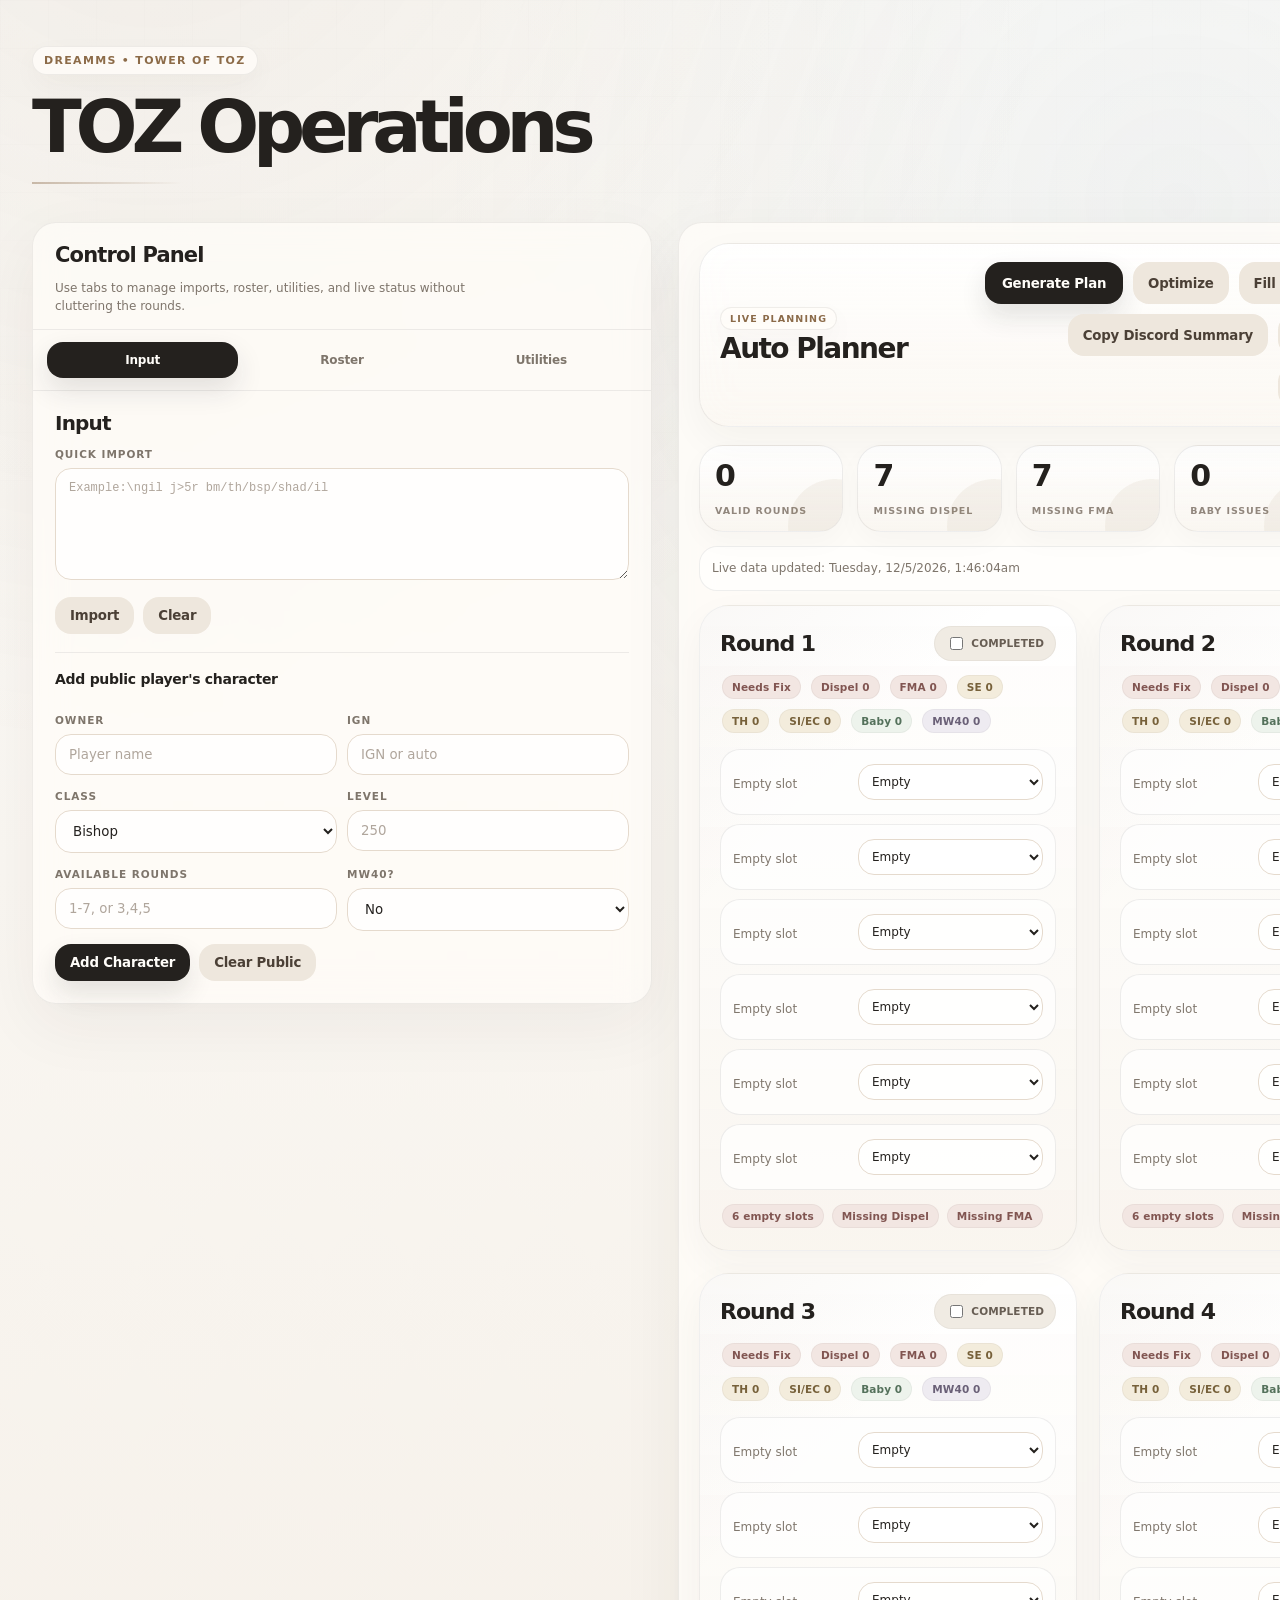
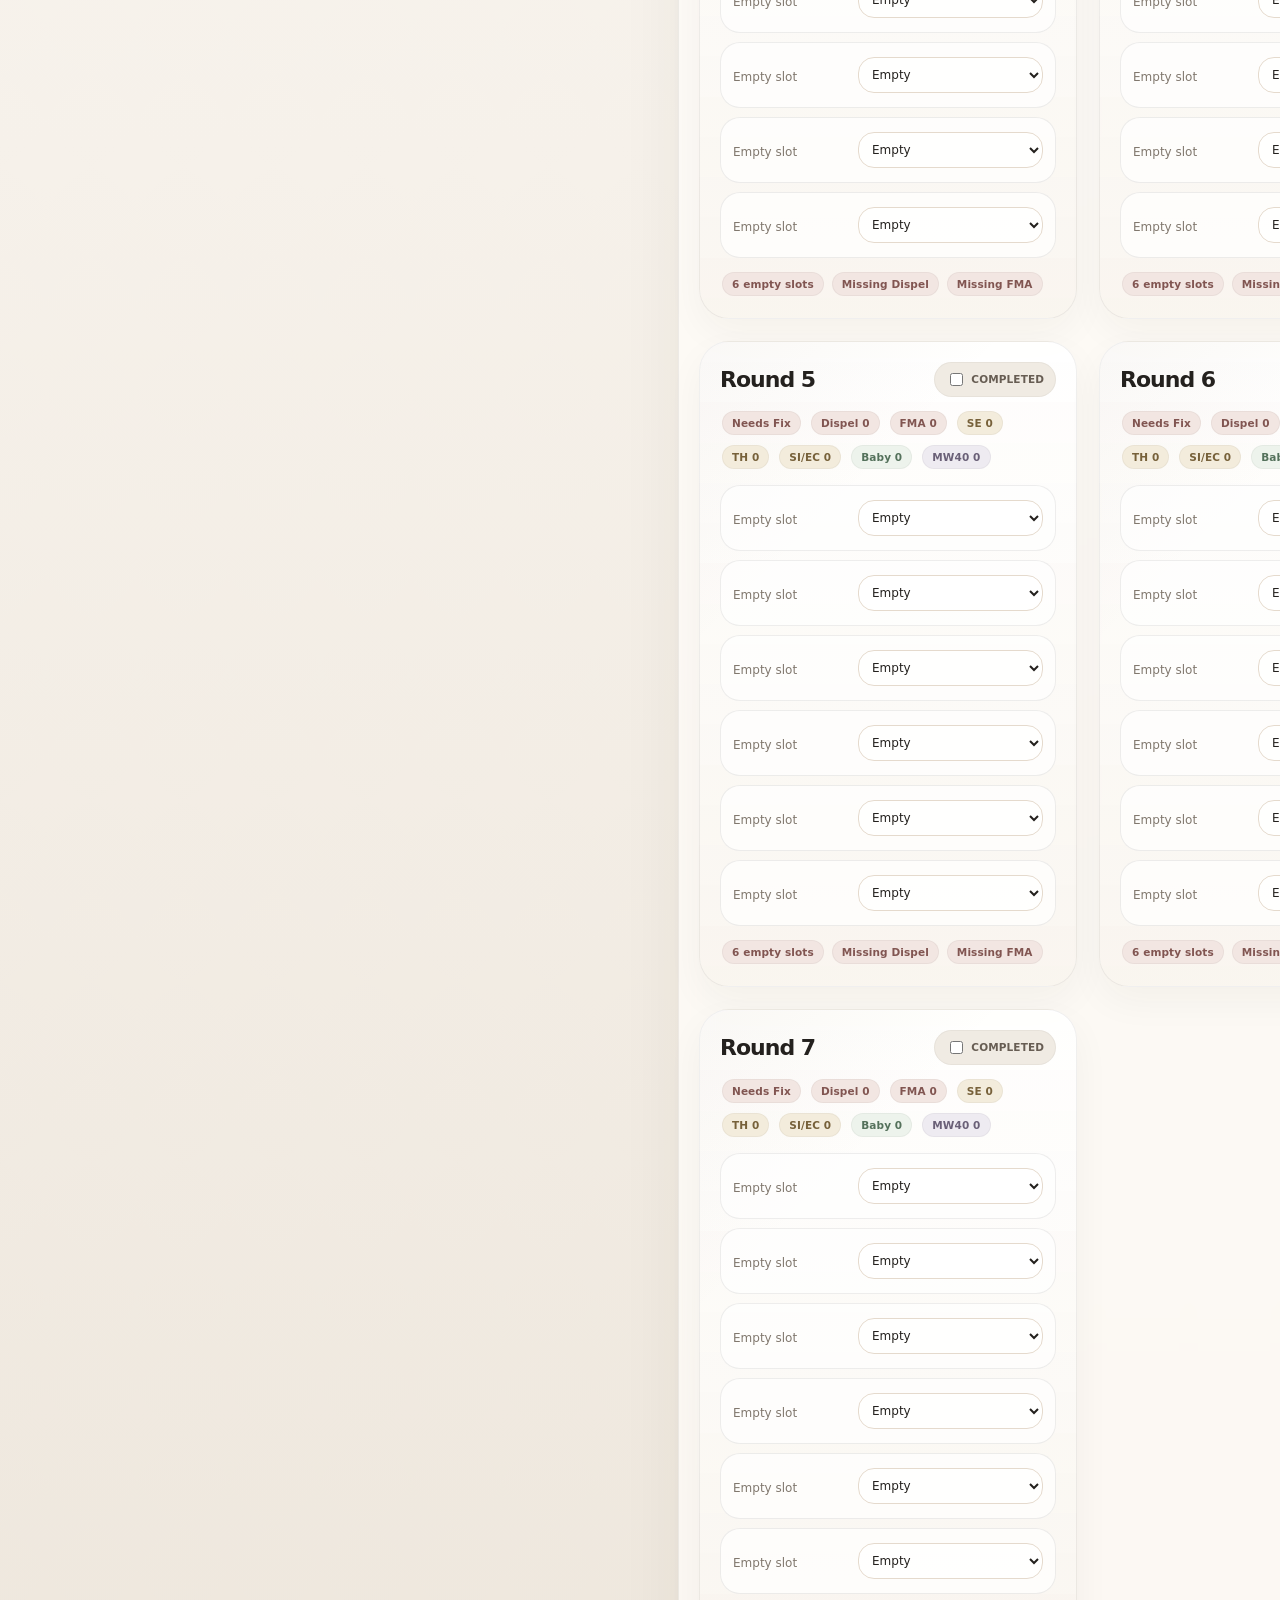
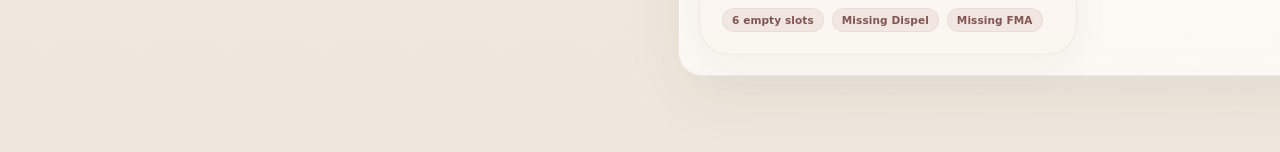
==== commit 00776184: "Add files via upload" ====
--- a/index.html
+++ b/index.html
@@ -962,6 +962,75 @@
 .stat[data-tip]::after{content:attr(data-tip)}
 .stat[data-tip]::before{content:""}
 
+
+/* === v33 viewer mode === */
+body.viewer-mode .side-panel,
+body.viewer-mode .planner-actions{
+  display:none!important;
+}
+body.viewer-mode .app-shell{
+  grid-template-columns:1fr!important;
+  max-width:1500px!important;
+}
+body.viewer-mode .workspace{
+  grid-column:1!important;
+}
+body.viewer-mode .planner-toolbar{
+  justify-content:center!important;
+  text-align:center!important;
+}
+body.viewer-mode .planner-title-block{
+  min-width:0!important;
+}
+body.viewer-mode .mini-kicker::after{
+  content:" • VIEW ONLY";
+}
+body.viewer-mode .round-grid{
+  grid-template-columns:repeat(2,minmax(0,1fr))!important;
+}
+body.viewer-mode .slot{
+  grid-template-columns:1fr!important;
+}
+body.viewer-mode .slot select{
+  display:none!important;
+}
+body.viewer-mode .round label.pill{
+  pointer-events:none!important;
+}
+body.viewer-mode .round label.pill input{
+  pointer-events:none!important;
+}
+body.viewer-mode .slot .char-name{
+  font-size:16px!important;
+}
+body.viewer-mode .slot .char-meta{
+  font-size:13px!important;
+}
+body.viewer-mode .empty-viewer-note{
+  display:block!important;
+}
+.empty-viewer-note{
+  display:none;
+  margin-top:8px;
+  color:var(--muted);
+  font-size:12px;
+}
+.viewer-share-hint{
+  display:none;
+}
+body:not(.viewer-mode) .viewer-share-hint{
+  display:inline-flex;
+}
+body.viewer-mode .stat[data-tip]::after,
+body.viewer-mode .stat[data-tip]::before{
+  display:none!important;
+}
+@media(max-width:900px){
+  body.viewer-mode .round-grid{
+    grid-template-columns:1fr!important;
+  }
+}
+
 </style>
 </head>
 <body>
@@ -1091,6 +1160,7 @@
           <div class="action-row copy-actions">
             <button data-tip="Copies all rounds in Discord format, including emojis and completed-round strikethrough." class="secondary" onclick="copyDiscordSummary()">Copy Discord Summary</button>
             <button data-tip="Copies only the next uncompleted round, for in-game paste." class="secondary" onclick="copyNextRound()">Copy Next Round</button>
+            <button data-tip="Copies a view-only link for friends. They can see rounds but cannot edit anything." class="secondary viewer-share-hint" onclick="copyViewerLink()">Copy Viewer Link</button>
           </div>
         </div>
       </div>
@@ -1581,7 +1651,7 @@
 function renderSlotSuggestions(){const el=document.getElementById('slotSuggestions');if(!el)return;const suggestions=[];chars.filter(c=>!plan.flat().some(x=>x&&x.id===c.id)&&!replacedOwners.has(c.owner)).forEach(c=>{const best=bestRoundForCharacter(c);if(best)suggestions.push({c,best})});suggestions.sort((a,b)=>b.best.score-a.best.score);el.innerHTML=suggestions.slice(0,10).map(x=>'<div class="suggestion-line"><b>'+x.c.owner+' - '+x.c.ign+'</b> ('+jobShort(x.c.job)+') → R'+x.best.round+' <span class="pill info">'+x.best.reason+'</span></div>').join('')||'No unused active characters can currently improve an unfinished round.'}
 function renderRemainingToz(){const el=document.getElementById('remainingToz');if(!el)return;const owners=[...new Set(chars.map(c=>c.owner))].sort((a,b)=>((a==='Gillian'||a==='Belle')?0:1)-((b==='Gillian'||b==='Belle')?0:1)||a.localeCompare(b));const doneIds=new Set();completedRounds.forEach((done,i)=>{if(done)plan[i].filter(Boolean).forEach(c=>doneIds.add(c.id))});el.innerHTML=owners.map(o=>{const left=chars.filter(c=>c.owner===o&&!doneIds.has(c.id));return '<div class="suggestion-line"><b>'+o+'</b> → '+(left.length?left.map(c=>c.ign+' ('+jobShort(c.job)+')').join(', '):'All done ✓')+'</div>'}).join('')||'No active characters selected.'}
 function renderReplaceOwners(){const el=document.getElementById('replaceOwners');if(!el)return;const owners=[...new Set(plan.flat().filter(Boolean).map(c=>c.owner).concat([...replacedOwners]))].sort();el.innerHTML=owners.map(o=>'<button class="secondary" onclick="emergencyReplace(\''+o.replace(/'/g,"\\'")+'\')">Replace '+o+'</button>'+(replacedOwners.has(o)?' <button class="soft" onclick="unreplaceOwner(\''+o.replace(/'/g,"\\'")+'\')">Unblock '+o+'</button>':'')).join('')||'No slotted owners yet.'}
-function renderAll(){chars.forEach(c=>{c.job=normalizeLiveJob(c.job);});savedPool.forEach(c=>{c.job=normalizeLiveJob(c.job);});renderRounds();renderSavedPool();renderActive();renderSummary();renderRecruitAssistant();renderSlotSuggestions();renderRemainingToz();renderReplaceOwners();saveState()}
+function renderAll(){chars.forEach(c=>{c.job=normalizeLiveJob(c.job);});savedPool.forEach(c=>{c.job=normalizeLiveJob(c.job);});renderRounds();renderSavedPool();renderActive();renderSummary();renderRecruitAssistant();renderSlotSuggestions();renderRemainingToz();renderReplaceOwners();applyViewerMode();saveState()}
 
 function ownerShort(c){if(c.owner==='Belle')return'B';if(c.owner==='Gillian')return'G';return c.owner}
 function jobShort(job){const map={'Bishop':'BSP','Bowmaster':'BM','Marksman':'MM','Wind Archer':'WA','Buccaneer':'BUCC','Thunder Breaker':'TB','Dual Blade':'DB','Fire/Poison Mage':'FP','Ice/Lightning Mage':'IL','Blaze Wizard':'BW','Evan':'EVAN','Dawn Warrior':'DW','Paladin':'PALA','Dark Knight':'DK','Aran':'ARAN','Hero':'HERO','Shadower':'SHAD','Night Lord':'NL','Night Walker':'NW','Corsair':'SAIR'};return map[job]||String(job||'').toUpperCase()}
@@ -1611,7 +1681,28 @@
   navigator.clipboard.writeText(line);notify('Next round copied','Copied Round '+(next+1)+' under 70 characters.','ok');
 }
 function copyPlan(){copyDiscordSummary()}
+
+function isViewerMode(){
+  const params=new URLSearchParams(window.location.search);
+  return params.get('view')==='1'||params.get('viewer')==='1';
+}
+function applyViewerMode(){
+  if(!isViewerMode())return;
+  document.body.classList.add('viewer-mode');
+  document.querySelectorAll('button,select,input,textarea').forEach(el=>{
+    if(el.closest('.round')&&el.type==='checkbox'){el.disabled=true;return;}
+    if(el.closest('.round')&&el.tagName==='SELECT'){el.disabled=true;return;}
+  });
+}
+function copyViewerLink(){
+  const url=new URL(window.location.href);
+  url.searchParams.set('view','1');
+  navigator.clipboard.writeText(url.toString());
+  notify('Viewer link copied','Share this link with friends. Controls are hidden and editing is disabled.','ok');
+}
+
 init();
+applyViewerMode();
 
 </script>
 </body>
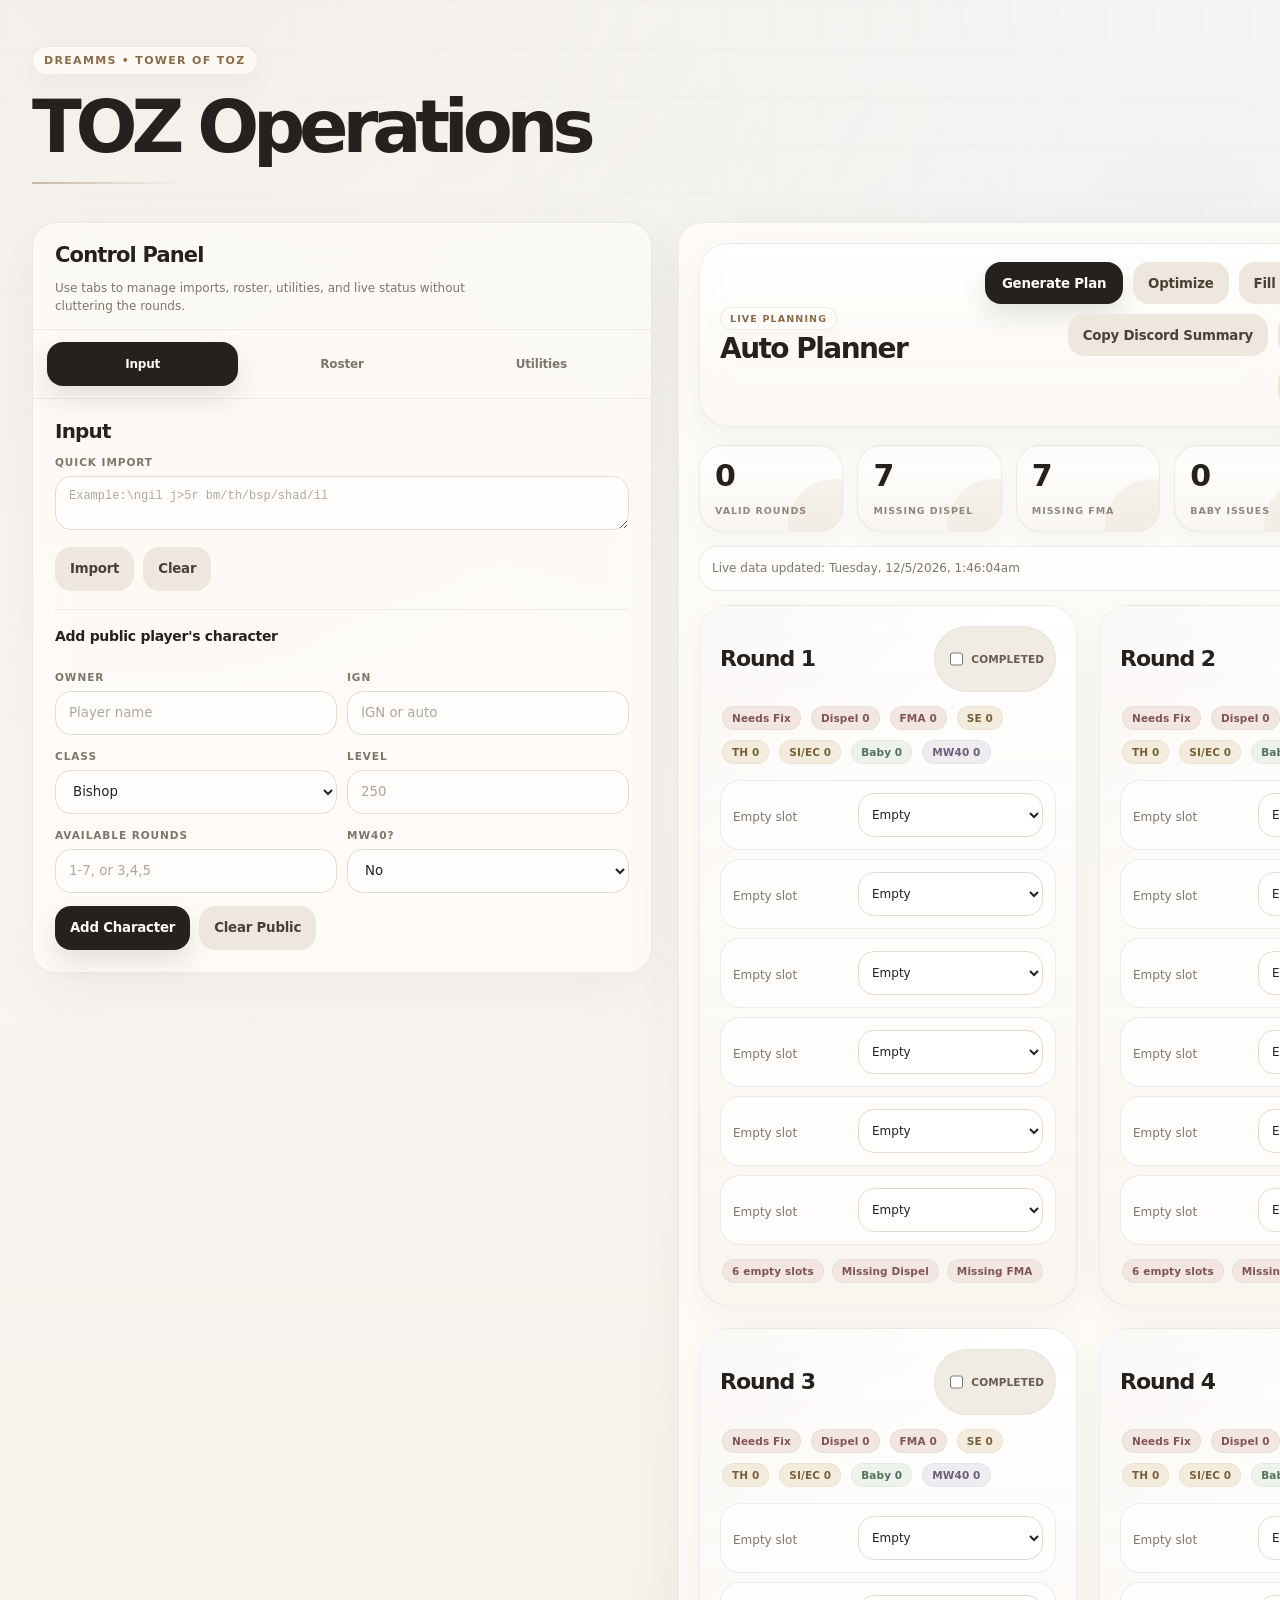
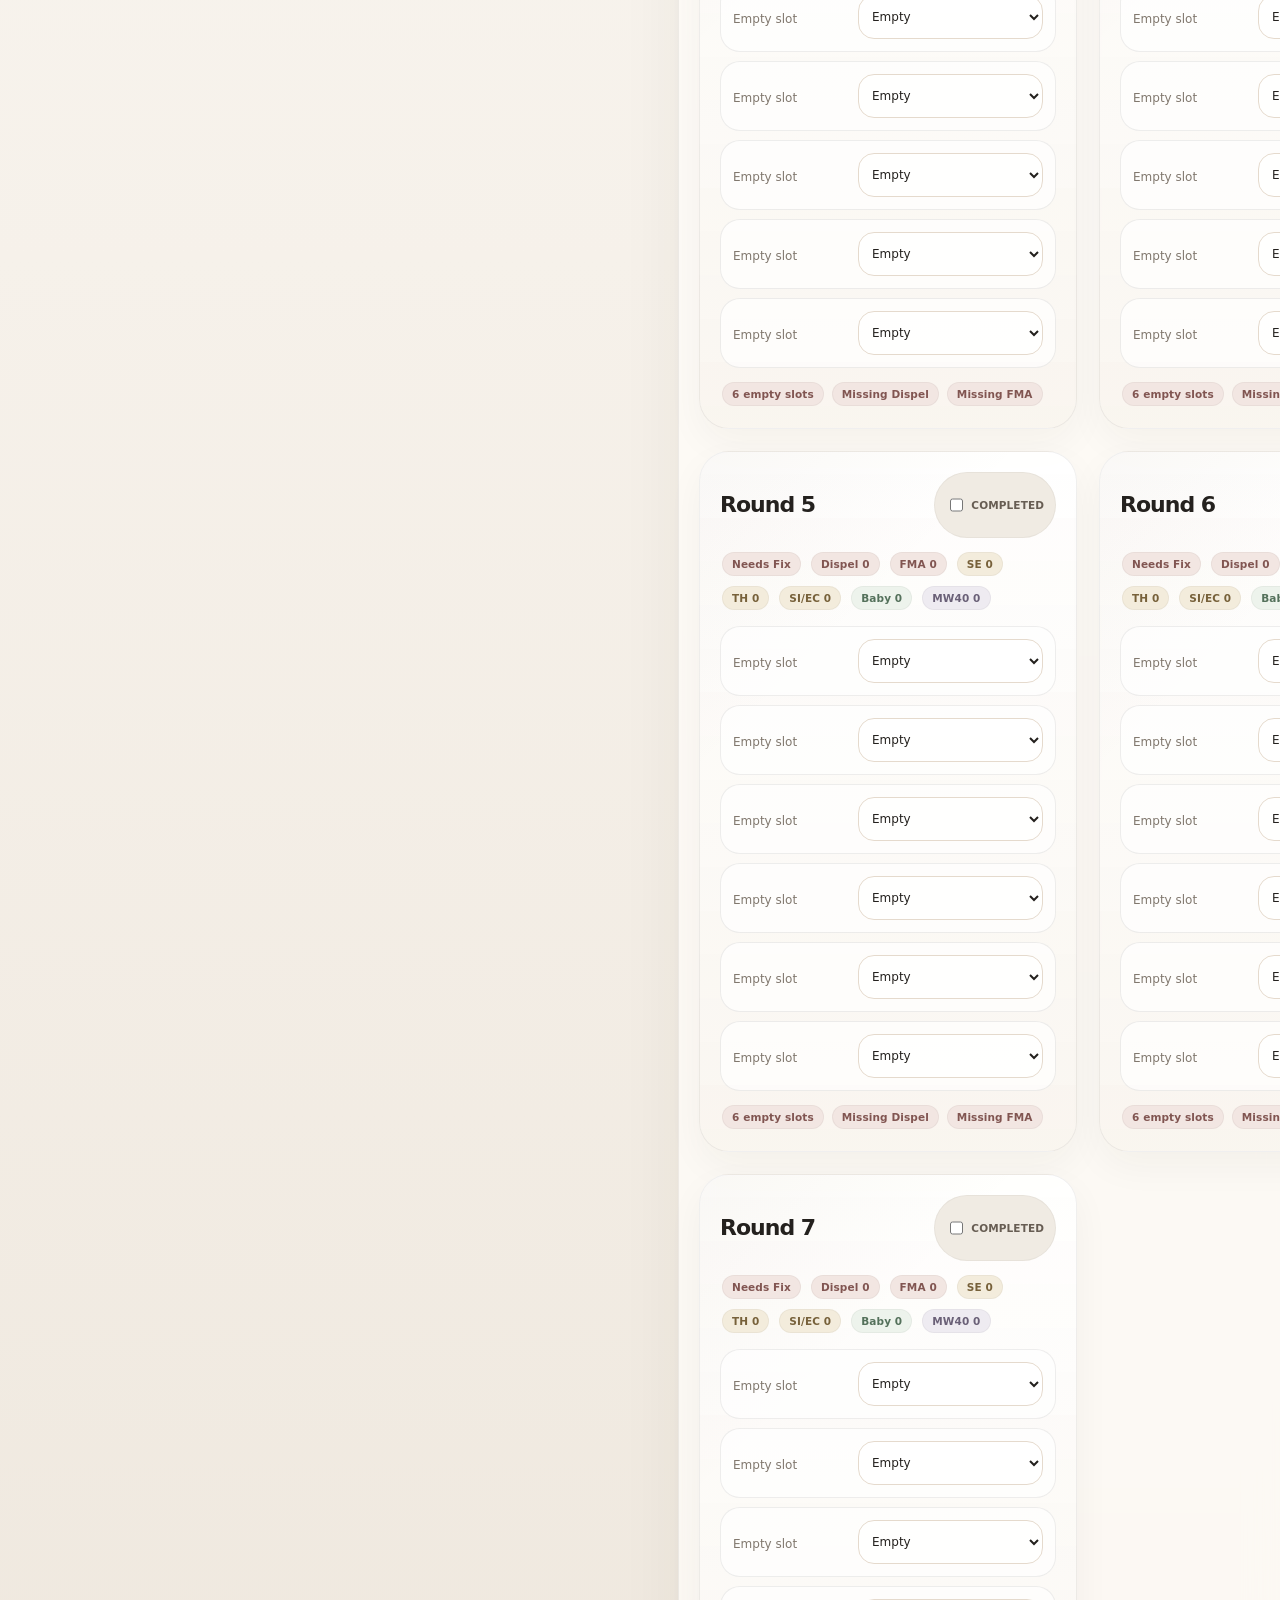
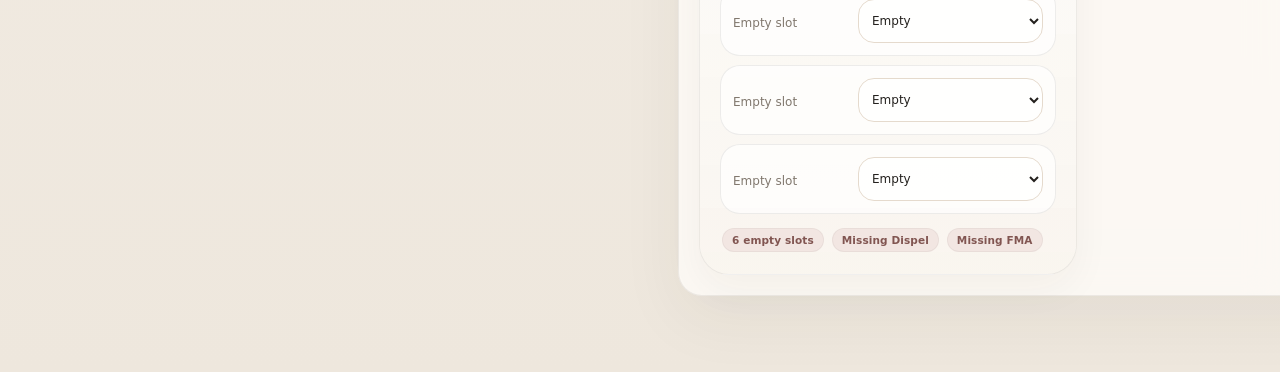
==== commit d216433c: "Add files via upload" ====
--- a/index.html
+++ b/index.html
@@ -1031,6 +1031,450 @@
   }
 }
 
+
+/* === v34 responsive mobile optimization === */
+
+/* Prevent accidental horizontal scrolling */
+html,body{
+  max-width:100%;
+  overflow-x:hidden;
+}
+
+/* Better touch targets */
+button,
+select,
+input,
+textarea{
+  min-height:44px;
+}
+
+/* Tablet / small laptop */
+@media(max-width:1100px){
+  header,
+  .app-shell{
+    max-width:100%!important;
+    padding-left:18px!important;
+    padding-right:18px!important;
+  }
+
+  header{
+    padding-top:28px!important;
+    padding-bottom:18px!important;
+  }
+
+  h1{
+    font-size:clamp(42px,13vw,72px)!important;
+    letter-spacing:-.075em!important;
+    line-height:.92!important;
+  }
+
+  h1::after{
+    width:110px!important;
+    margin-top:18px!important;
+  }
+
+  .app-shell{
+    grid-template-columns:1fr!important;
+    gap:18px!important;
+  }
+
+  .side-panel,
+  .workspace{
+    grid-column:1!important;
+    width:100%!important;
+    min-width:0!important;
+  }
+
+  .side-panel{
+    order:1;
+  }
+
+  .workspace{
+    order:2;
+  }
+
+  .round-grid{
+    grid-template-columns:1fr!important;
+  }
+
+  .summary-grid{
+    grid-template-columns:repeat(2,minmax(0,1fr))!important;
+  }
+
+  .planner-toolbar{
+    display:grid!important;
+    grid-template-columns:1fr!important;
+    gap:16px!important;
+  }
+
+  .planner-actions{
+    width:100%;
+    justify-items:stretch!important;
+  }
+
+  .action-row{
+    display:grid!important;
+    grid-template-columns:repeat(2,minmax(0,1fr))!important;
+    width:100%;
+    gap:10px!important;
+  }
+
+  .action-row button{
+    width:100%;
+    min-width:0!important;
+  }
+}
+
+/* Phone layout */
+@media(max-width:720px){
+  body{
+    background:
+      radial-gradient(circle at 15% -5%,rgba(142,111,78,.08),transparent 28%),
+      linear-gradient(180deg,#fcfbf8 0%,#f5efe7 100%)!important;
+  }
+
+  header{
+    padding:22px 14px 14px!important;
+  }
+
+  .kicker{
+    font-size:9px!important;
+    padding:6px 9px!important;
+    margin-bottom:14px!important;
+  }
+
+  h1{
+    font-size:44px!important;
+    letter-spacing:-.075em!important;
+    line-height:.92!important;
+    margin-bottom:0!important;
+  }
+
+  .app-shell{
+    padding:0 10px 18px!important;
+    gap:14px!important;
+  }
+
+  .card,
+  .side-panel{
+    border-radius:24px!important;
+  }
+
+  .panel-head{
+    padding:18px 16px 12px!important;
+  }
+
+  .panel-head h2{
+    font-size:19px!important;
+  }
+
+  .panel-head p{
+    font-size:12px!important;
+    line-height:1.5!important;
+  }
+
+  .tabs{
+    position:sticky;
+    top:0;
+    z-index:30;
+    background:rgba(255,253,249,.88)!important;
+    backdrop-filter:blur(12px);
+    padding:10px!important;
+    gap:6px!important;
+  }
+
+  .tab-btn{
+    padding:10px 8px!important;
+    font-size:11px!important;
+    border-radius:14px!important;
+  }
+
+  .tab-content{
+    padding:16px!important;
+  }
+
+  .utility-card{
+    padding:14px!important;
+    border-radius:20px!important;
+  }
+
+  .row{
+    grid-template-columns:1fr!important;
+    gap:10px!important;
+  }
+
+  textarea{
+    min-height:115px!important;
+  }
+
+  .btnrow{
+    gap:8px!important;
+  }
+
+  .btnrow button{
+    flex:1 1 auto;
+  }
+
+  .owner-toggles{
+    gap:7px!important;
+  }
+
+  .owner-toggles .pill{
+    padding:8px 10px!important;
+    font-size:10px!important;
+  }
+
+  #poolBody.pool-card-list,
+  #activeBody.roster-card-list{
+    max-height:360px!important;
+    padding:6px!important;
+    gap:8px!important;
+    border-radius:18px!important;
+  }
+
+  .saved-card,
+  .active-card{
+    grid-template-columns:28px minmax(0,1fr)!important;
+    gap:9px!important;
+    padding:11px!important;
+    border-radius:17px!important;
+  }
+
+  .saved-side{
+    display:none!important;
+  }
+
+  .active-card{
+    grid-template-columns:minmax(0,1fr)!important;
+  }
+
+  .active-card button.danger{
+    width:100%;
+    margin-top:8px;
+  }
+
+  .saved-title,
+  .active-title{
+    font-size:14px!important;
+    gap:6px!important;
+  }
+
+  .saved-meta,
+  .active-meta{
+    font-size:11.5px!important;
+  }
+
+  .saved-tags,
+  .active-tags{
+    margin-top:6px!important;
+  }
+
+  .planner-toolbar{
+    padding:16px!important;
+    border-radius:24px!important;
+  }
+
+  .planner-title-block h2{
+    font-size:24px!important;
+  }
+
+  .mini-kicker{
+    font-size:9px!important;
+  }
+
+  .action-row{
+    grid-template-columns:1fr 1fr!important;
+    gap:8px!important;
+  }
+
+  .copy-actions{
+    grid-template-columns:1fr!important;
+  }
+
+  .action-row button{
+    min-height:44px!important;
+    padding:11px 10px!important;
+    font-size:12px!important;
+    border-radius:14px!important;
+  }
+
+  .summary-grid{
+    grid-template-columns:repeat(2,minmax(0,1fr))!important;
+    gap:10px!important;
+  }
+
+  .stat{
+    min-height:76px!important;
+    padding:14px!important;
+    border-radius:20px!important;
+  }
+
+  .stat b{
+    font-size:26px!important;
+  }
+
+  .stat span{
+    font-size:9.5px!important;
+    line-height:1.15!important;
+  }
+
+  .live-status{
+    font-size:11.5px!important;
+    line-height:1.4!important;
+    padding:11px 12px!important;
+  }
+
+  .round-grid{
+    grid-template-columns:1fr!important;
+    gap:14px!important;
+  }
+
+  .round{
+    padding:15px!important;
+    border-radius:24px!important;
+  }
+
+  .round-title{
+    font-size:20px!important;
+  }
+
+  .round > div:first-child{
+    gap:8px!important;
+    align-items:flex-start!important;
+  }
+
+  .round > div:first-child label.pill{
+    padding:7px 10px!important;
+    font-size:10px!important;
+  }
+
+  .round > div:first-child + div{
+    gap:5px!important;
+    margin:9px 0 12px!important;
+  }
+
+  .pill{
+    font-size:9.5px!important;
+    padding:5px 7px!important;
+  }
+
+  .slot{
+    grid-template-columns:1fr!important;
+    gap:8px!important;
+    min-height:70px!important;
+    padding:12px!important;
+    border-radius:18px!important;
+  }
+
+  .slot select{
+    width:100%!important;
+    min-width:0!important;
+  }
+
+  .char-name{
+    font-size:15px!important;
+  }
+
+  .char-meta{
+    font-size:12px!important;
+  }
+
+  /* Mobile tooltips: avoid huge hover panels on touch devices */
+  button[data-tip]::before,
+  button[data-tip]::after,
+  .stat[data-tip]::before,
+  .stat[data-tip]::after{
+    display:none!important;
+  }
+}
+
+/* Very small phones */
+@media(max-width:430px){
+  header{
+    padding-left:12px!important;
+    padding-right:12px!important;
+  }
+
+  h1{
+    font-size:38px!important;
+  }
+
+  .app-shell{
+    padding-left:8px!important;
+    padding-right:8px!important;
+  }
+
+  .summary-grid{
+    grid-template-columns:1fr 1fr!important;
+  }
+
+  .action-row{
+    grid-template-columns:1fr!important;
+  }
+
+  .primary-actions{
+    grid-template-columns:1fr 1fr!important;
+  }
+
+  .copy-actions{
+    grid-template-columns:1fr!important;
+  }
+
+  .round{
+    padding:13px!important;
+  }
+}
+
+/* Viewer mode mobile: cleaner board */
+@media(max-width:720px){
+  body.viewer-mode header{
+    padding-bottom:10px!important;
+  }
+
+  body.viewer-mode .planner-toolbar{
+    text-align:left!important;
+  }
+
+  body.viewer-mode .summary-grid{
+    grid-template-columns:repeat(2,minmax(0,1fr))!important;
+  }
+
+  body.viewer-mode .round-grid{
+    grid-template-columns:1fr!important;
+  }
+
+  body.viewer-mode .round{
+    padding:16px!important;
+  }
+
+  body.viewer-mode .slot{
+    padding:13px!important;
+  }
+
+  body.viewer-mode .empty{
+    min-height:34px!important;
+  }
+}
+
+/* Landscape phones */
+@media(max-width:900px) and (orientation:landscape){
+  header{
+    padding-top:18px!important;
+  }
+
+  h1{
+    font-size:42px!important;
+  }
+
+  .summary-grid{
+    grid-template-columns:repeat(5,minmax(0,1fr))!important;
+  }
+
+  .round-grid{
+    grid-template-columns:repeat(2,minmax(0,1fr))!important;
+  }
+}
+
 </style>
 </head>
 <body>
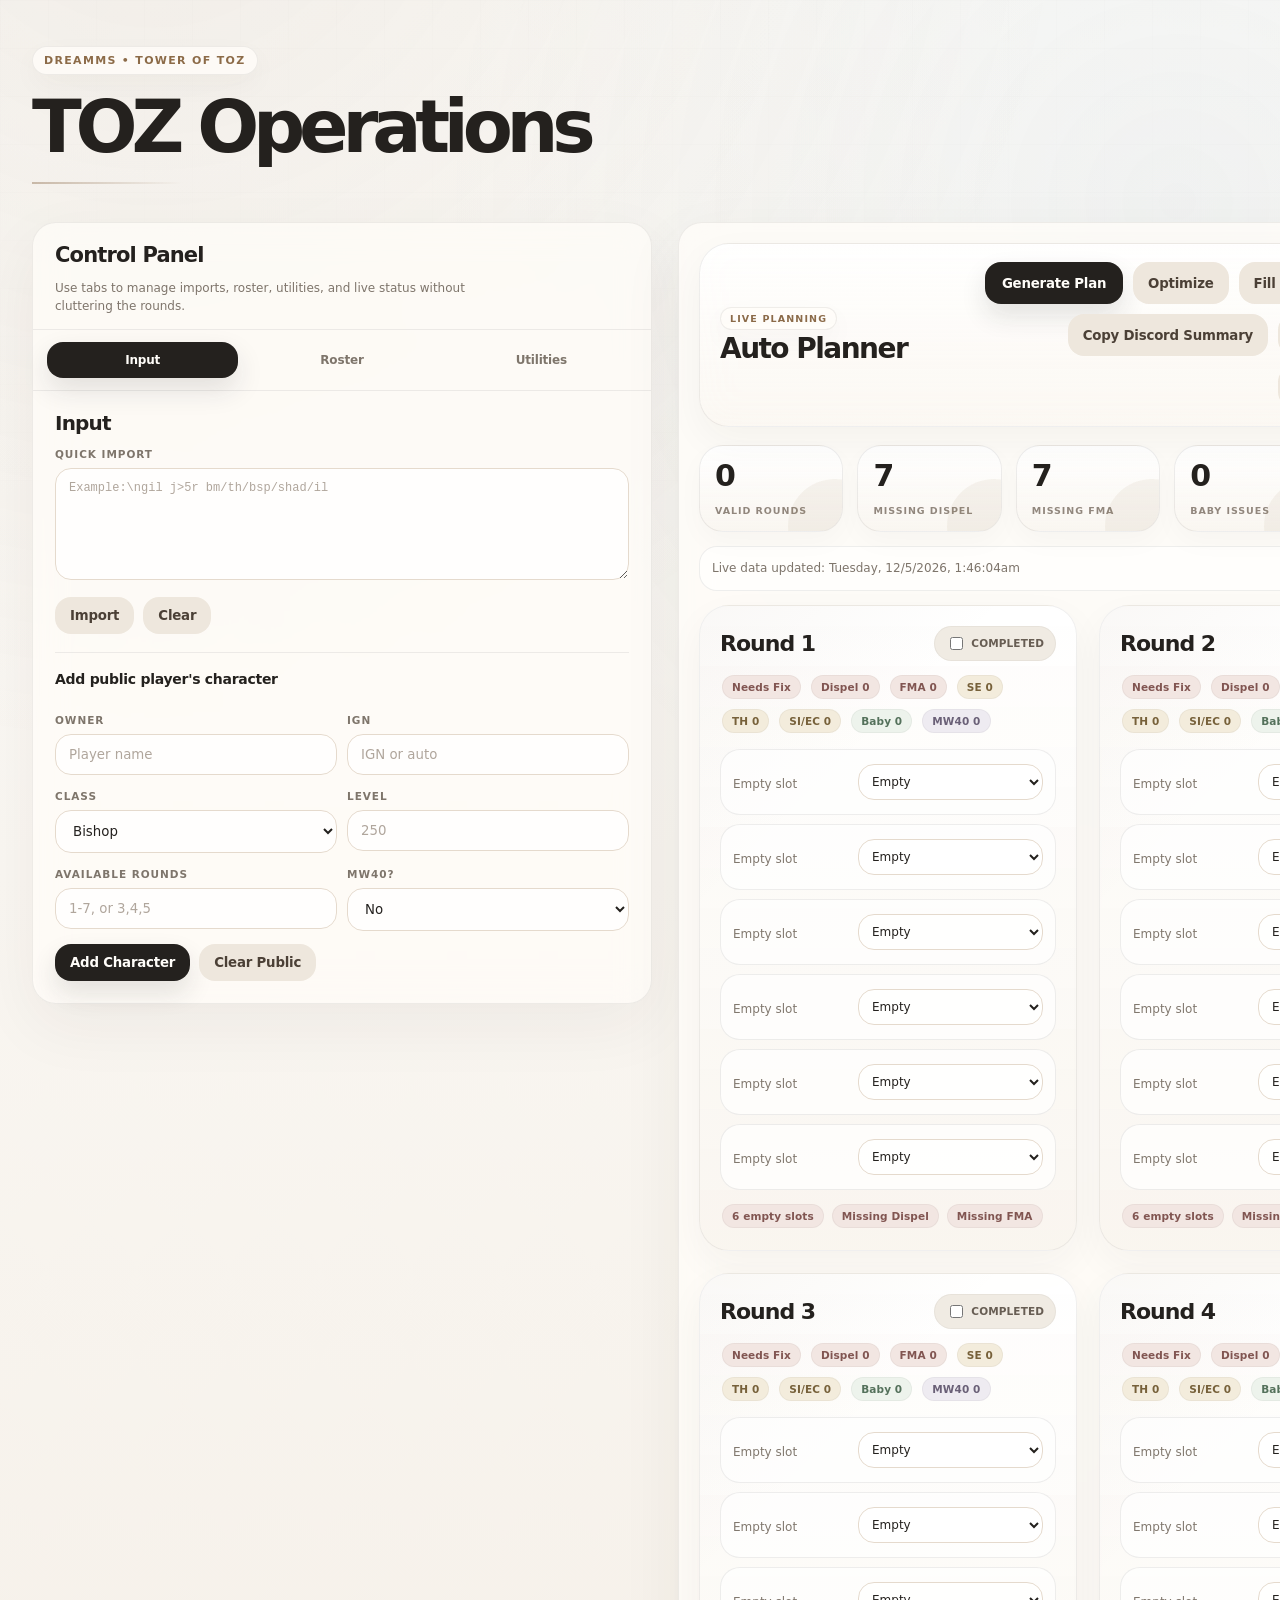
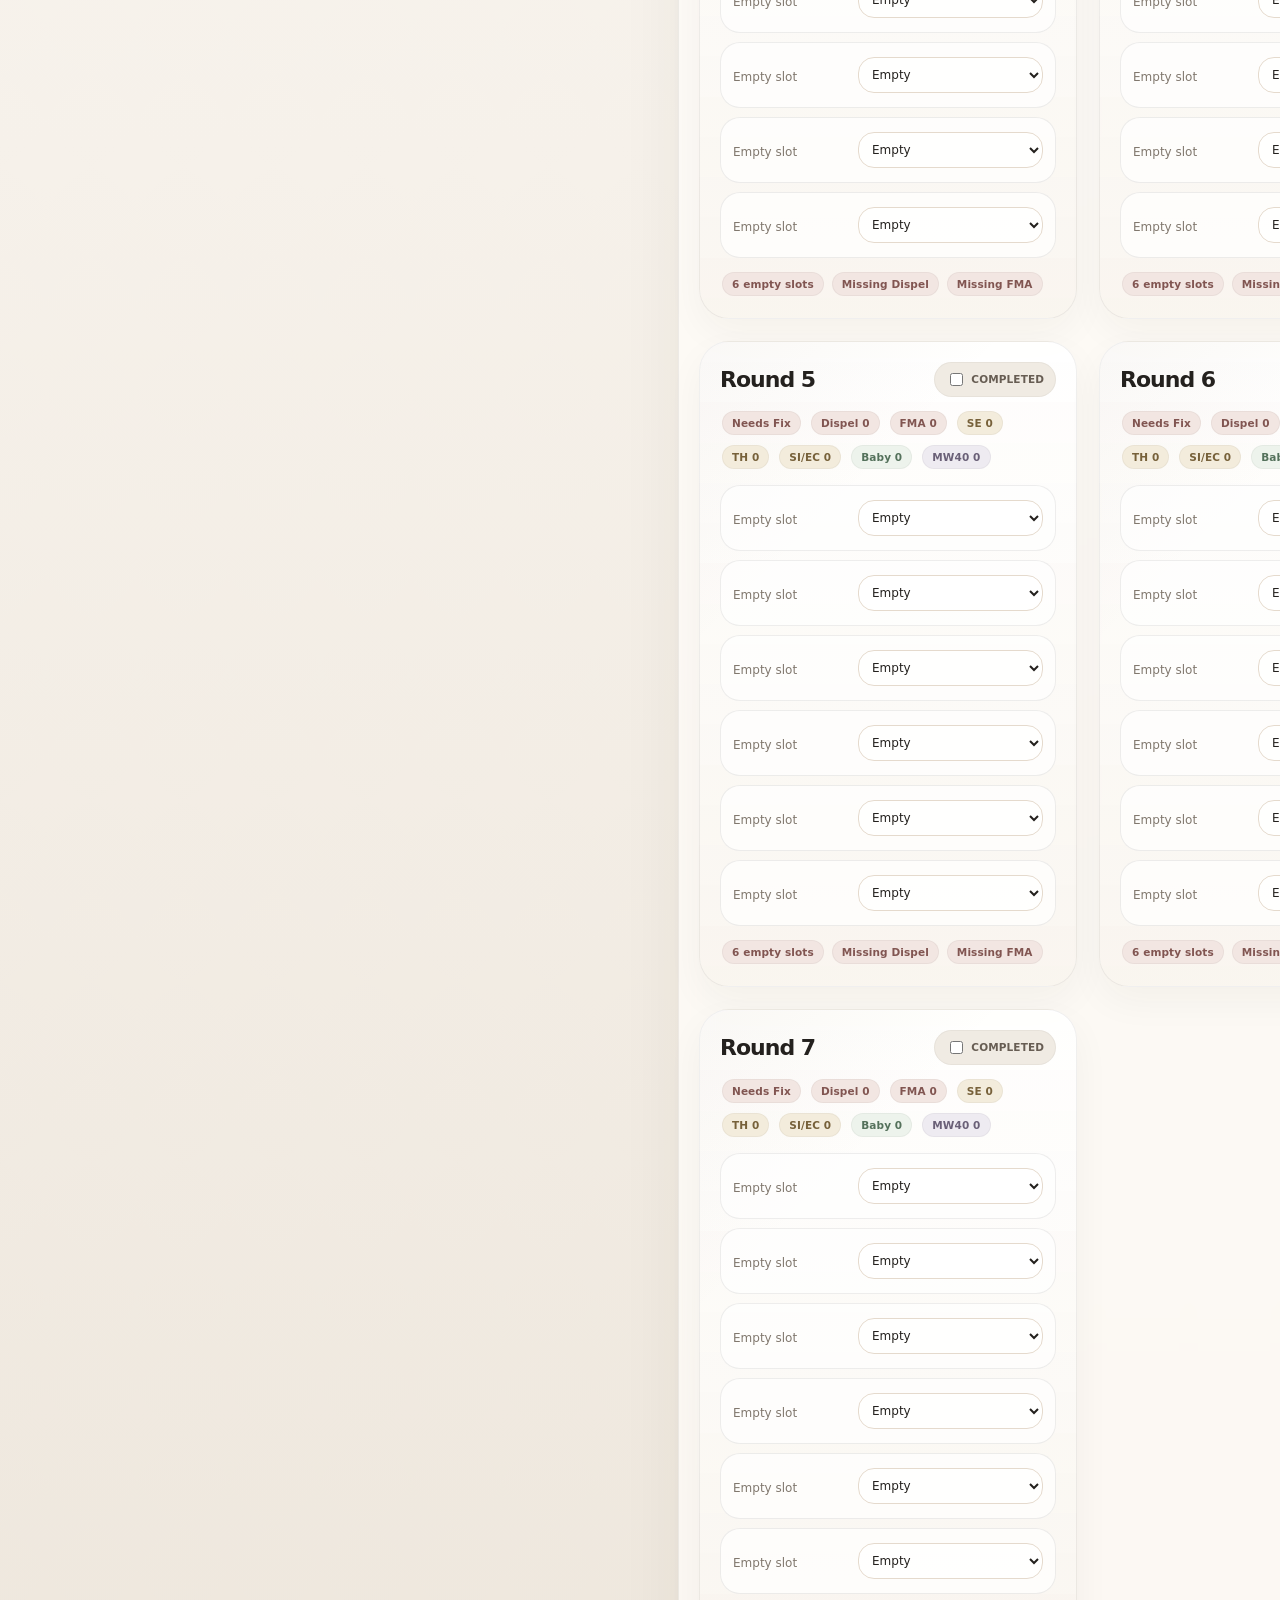
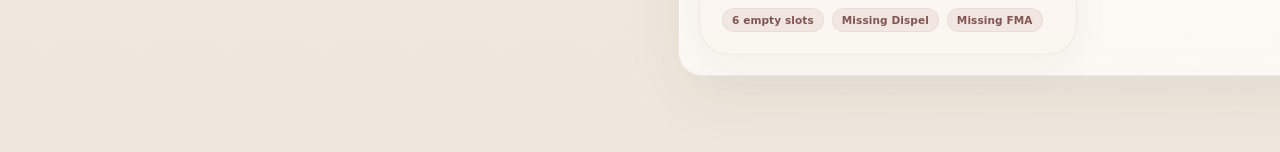
==== commit 3dbde06a: "Add files via upload" ====
--- a/index.html
+++ b/index.html
@@ -1031,450 +1031,6 @@
   }
 }
 
-
-/* === v34 responsive mobile optimization === */
-
-/* Prevent accidental horizontal scrolling */
-html,body{
-  max-width:100%;
-  overflow-x:hidden;
-}
-
-/* Better touch targets */
-button,
-select,
-input,
-textarea{
-  min-height:44px;
-}
-
-/* Tablet / small laptop */
-@media(max-width:1100px){
-  header,
-  .app-shell{
-    max-width:100%!important;
-    padding-left:18px!important;
-    padding-right:18px!important;
-  }
-
-  header{
-    padding-top:28px!important;
-    padding-bottom:18px!important;
-  }
-
-  h1{
-    font-size:clamp(42px,13vw,72px)!important;
-    letter-spacing:-.075em!important;
-    line-height:.92!important;
-  }
-
-  h1::after{
-    width:110px!important;
-    margin-top:18px!important;
-  }
-
-  .app-shell{
-    grid-template-columns:1fr!important;
-    gap:18px!important;
-  }
-
-  .side-panel,
-  .workspace{
-    grid-column:1!important;
-    width:100%!important;
-    min-width:0!important;
-  }
-
-  .side-panel{
-    order:1;
-  }
-
-  .workspace{
-    order:2;
-  }
-
-  .round-grid{
-    grid-template-columns:1fr!important;
-  }
-
-  .summary-grid{
-    grid-template-columns:repeat(2,minmax(0,1fr))!important;
-  }
-
-  .planner-toolbar{
-    display:grid!important;
-    grid-template-columns:1fr!important;
-    gap:16px!important;
-  }
-
-  .planner-actions{
-    width:100%;
-    justify-items:stretch!important;
-  }
-
-  .action-row{
-    display:grid!important;
-    grid-template-columns:repeat(2,minmax(0,1fr))!important;
-    width:100%;
-    gap:10px!important;
-  }
-
-  .action-row button{
-    width:100%;
-    min-width:0!important;
-  }
-}
-
-/* Phone layout */
-@media(max-width:720px){
-  body{
-    background:
-      radial-gradient(circle at 15% -5%,rgba(142,111,78,.08),transparent 28%),
-      linear-gradient(180deg,#fcfbf8 0%,#f5efe7 100%)!important;
-  }
-
-  header{
-    padding:22px 14px 14px!important;
-  }
-
-  .kicker{
-    font-size:9px!important;
-    padding:6px 9px!important;
-    margin-bottom:14px!important;
-  }
-
-  h1{
-    font-size:44px!important;
-    letter-spacing:-.075em!important;
-    line-height:.92!important;
-    margin-bottom:0!important;
-  }
-
-  .app-shell{
-    padding:0 10px 18px!important;
-    gap:14px!important;
-  }
-
-  .card,
-  .side-panel{
-    border-radius:24px!important;
-  }
-
-  .panel-head{
-    padding:18px 16px 12px!important;
-  }
-
-  .panel-head h2{
-    font-size:19px!important;
-  }
-
-  .panel-head p{
-    font-size:12px!important;
-    line-height:1.5!important;
-  }
-
-  .tabs{
-    position:sticky;
-    top:0;
-    z-index:30;
-    background:rgba(255,253,249,.88)!important;
-    backdrop-filter:blur(12px);
-    padding:10px!important;
-    gap:6px!important;
-  }
-
-  .tab-btn{
-    padding:10px 8px!important;
-    font-size:11px!important;
-    border-radius:14px!important;
-  }
-
-  .tab-content{
-    padding:16px!important;
-  }
-
-  .utility-card{
-    padding:14px!important;
-    border-radius:20px!important;
-  }
-
-  .row{
-    grid-template-columns:1fr!important;
-    gap:10px!important;
-  }
-
-  textarea{
-    min-height:115px!important;
-  }
-
-  .btnrow{
-    gap:8px!important;
-  }
-
-  .btnrow button{
-    flex:1 1 auto;
-  }
-
-  .owner-toggles{
-    gap:7px!important;
-  }
-
-  .owner-toggles .pill{
-    padding:8px 10px!important;
-    font-size:10px!important;
-  }
-
-  #poolBody.pool-card-list,
-  #activeBody.roster-card-list{
-    max-height:360px!important;
-    padding:6px!important;
-    gap:8px!important;
-    border-radius:18px!important;
-  }
-
-  .saved-card,
-  .active-card{
-    grid-template-columns:28px minmax(0,1fr)!important;
-    gap:9px!important;
-    padding:11px!important;
-    border-radius:17px!important;
-  }
-
-  .saved-side{
-    display:none!important;
-  }
-
-  .active-card{
-    grid-template-columns:minmax(0,1fr)!important;
-  }
-
-  .active-card button.danger{
-    width:100%;
-    margin-top:8px;
-  }
-
-  .saved-title,
-  .active-title{
-    font-size:14px!important;
-    gap:6px!important;
-  }
-
-  .saved-meta,
-  .active-meta{
-    font-size:11.5px!important;
-  }
-
-  .saved-tags,
-  .active-tags{
-    margin-top:6px!important;
-  }
-
-  .planner-toolbar{
-    padding:16px!important;
-    border-radius:24px!important;
-  }
-
-  .planner-title-block h2{
-    font-size:24px!important;
-  }
-
-  .mini-kicker{
-    font-size:9px!important;
-  }
-
-  .action-row{
-    grid-template-columns:1fr 1fr!important;
-    gap:8px!important;
-  }
-
-  .copy-actions{
-    grid-template-columns:1fr!important;
-  }
-
-  .action-row button{
-    min-height:44px!important;
-    padding:11px 10px!important;
-    font-size:12px!important;
-    border-radius:14px!important;
-  }
-
-  .summary-grid{
-    grid-template-columns:repeat(2,minmax(0,1fr))!important;
-    gap:10px!important;
-  }
-
-  .stat{
-    min-height:76px!important;
-    padding:14px!important;
-    border-radius:20px!important;
-  }
-
-  .stat b{
-    font-size:26px!important;
-  }
-
-  .stat span{
-    font-size:9.5px!important;
-    line-height:1.15!important;
-  }
-
-  .live-status{
-    font-size:11.5px!important;
-    line-height:1.4!important;
-    padding:11px 12px!important;
-  }
-
-  .round-grid{
-    grid-template-columns:1fr!important;
-    gap:14px!important;
-  }
-
-  .round{
-    padding:15px!important;
-    border-radius:24px!important;
-  }
-
-  .round-title{
-    font-size:20px!important;
-  }
-
-  .round > div:first-child{
-    gap:8px!important;
-    align-items:flex-start!important;
-  }
-
-  .round > div:first-child label.pill{
-    padding:7px 10px!important;
-    font-size:10px!important;
-  }
-
-  .round > div:first-child + div{
-    gap:5px!important;
-    margin:9px 0 12px!important;
-  }
-
-  .pill{
-    font-size:9.5px!important;
-    padding:5px 7px!important;
-  }
-
-  .slot{
-    grid-template-columns:1fr!important;
-    gap:8px!important;
-    min-height:70px!important;
-    padding:12px!important;
-    border-radius:18px!important;
-  }
-
-  .slot select{
-    width:100%!important;
-    min-width:0!important;
-  }
-
-  .char-name{
-    font-size:15px!important;
-  }
-
-  .char-meta{
-    font-size:12px!important;
-  }
-
-  /* Mobile tooltips: avoid huge hover panels on touch devices */
-  button[data-tip]::before,
-  button[data-tip]::after,
-  .stat[data-tip]::before,
-  .stat[data-tip]::after{
-    display:none!important;
-  }
-}
-
-/* Very small phones */
-@media(max-width:430px){
-  header{
-    padding-left:12px!important;
-    padding-right:12px!important;
-  }
-
-  h1{
-    font-size:38px!important;
-  }
-
-  .app-shell{
-    padding-left:8px!important;
-    padding-right:8px!important;
-  }
-
-  .summary-grid{
-    grid-template-columns:1fr 1fr!important;
-  }
-
-  .action-row{
-    grid-template-columns:1fr!important;
-  }
-
-  .primary-actions{
-    grid-template-columns:1fr 1fr!important;
-  }
-
-  .copy-actions{
-    grid-template-columns:1fr!important;
-  }
-
-  .round{
-    padding:13px!important;
-  }
-}
-
-/* Viewer mode mobile: cleaner board */
-@media(max-width:720px){
-  body.viewer-mode header{
-    padding-bottom:10px!important;
-  }
-
-  body.viewer-mode .planner-toolbar{
-    text-align:left!important;
-  }
-
-  body.viewer-mode .summary-grid{
-    grid-template-columns:repeat(2,minmax(0,1fr))!important;
-  }
-
-  body.viewer-mode .round-grid{
-    grid-template-columns:1fr!important;
-  }
-
-  body.viewer-mode .round{
-    padding:16px!important;
-  }
-
-  body.viewer-mode .slot{
-    padding:13px!important;
-  }
-
-  body.viewer-mode .empty{
-    min-height:34px!important;
-  }
-}
-
-/* Landscape phones */
-@media(max-width:900px) and (orientation:landscape){
-  header{
-    padding-top:18px!important;
-  }
-
-  h1{
-    font-size:42px!important;
-  }
-
-  .summary-grid{
-    grid-template-columns:repeat(5,minmax(0,1fr))!important;
-  }
-
-  .round-grid{
-    grid-template-columns:repeat(2,minmax(0,1fr))!important;
-  }
-}
-
 </style>
 </head>
 <body>
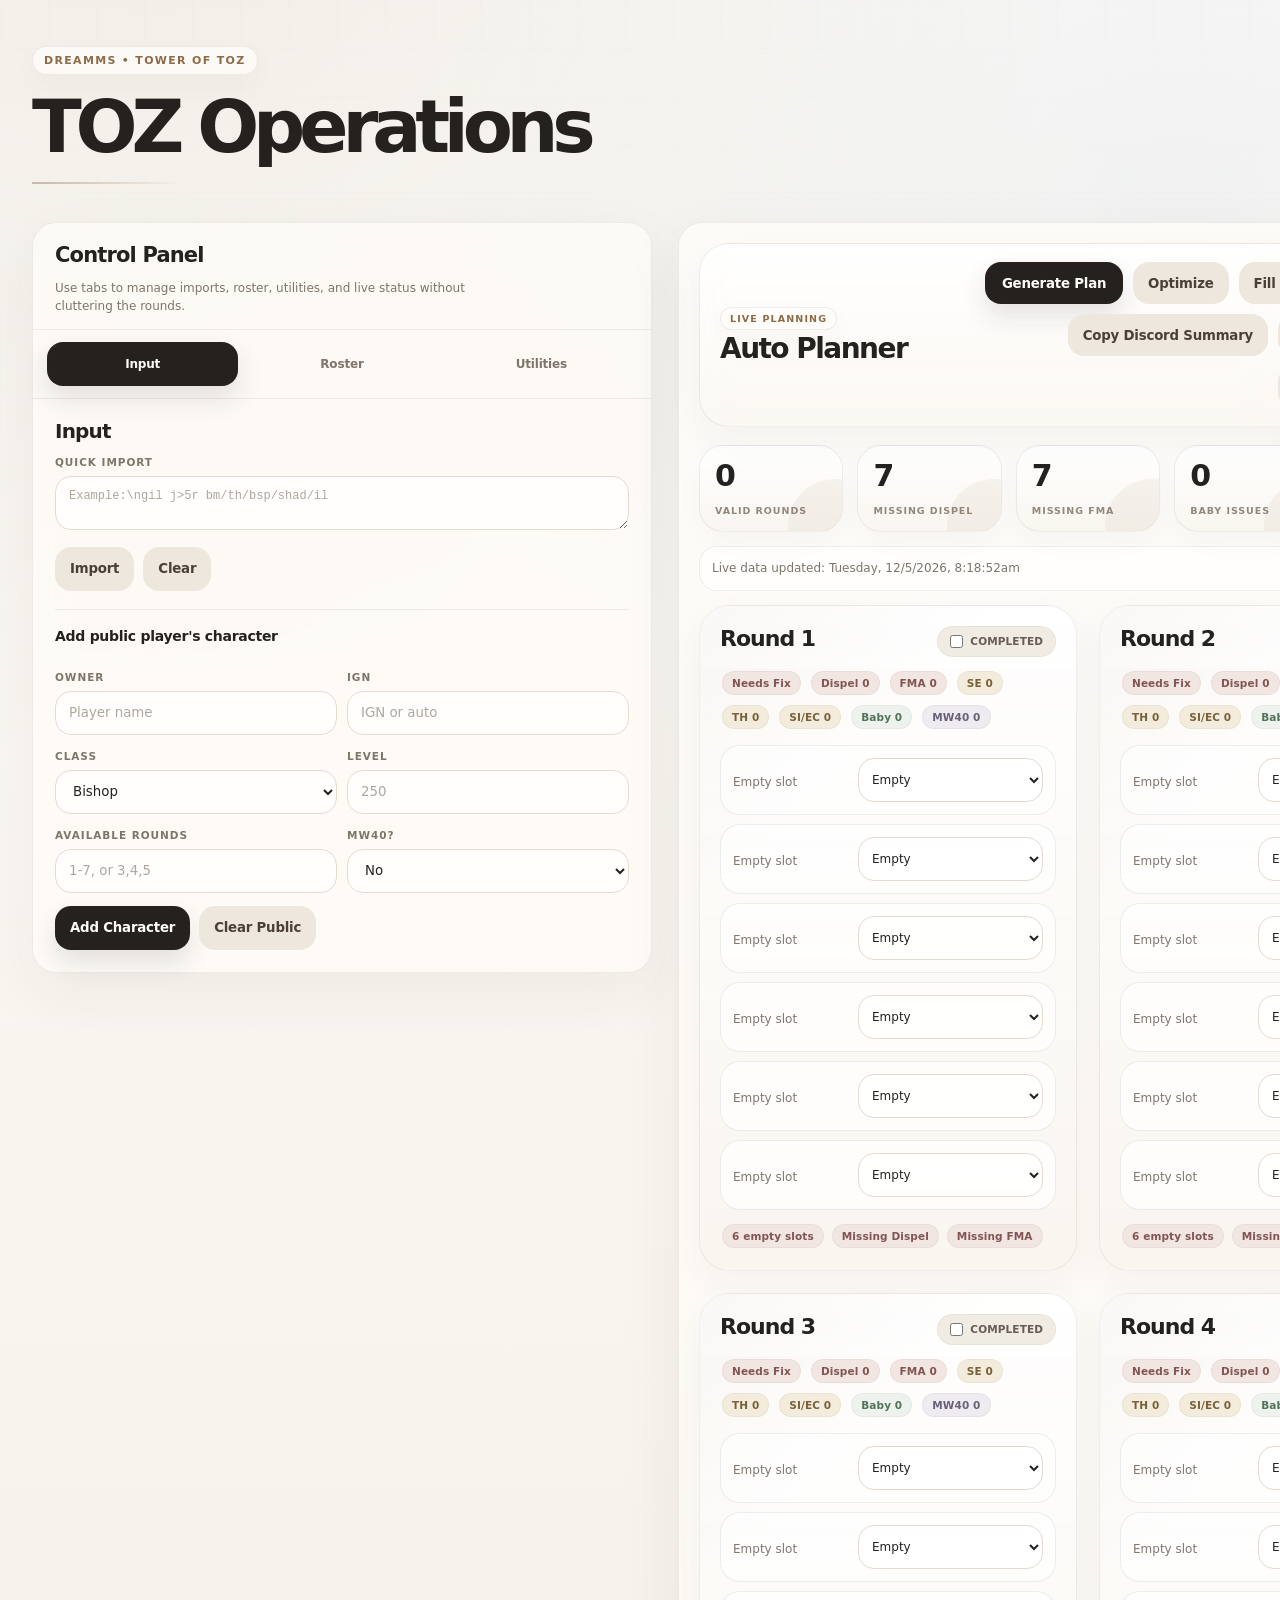
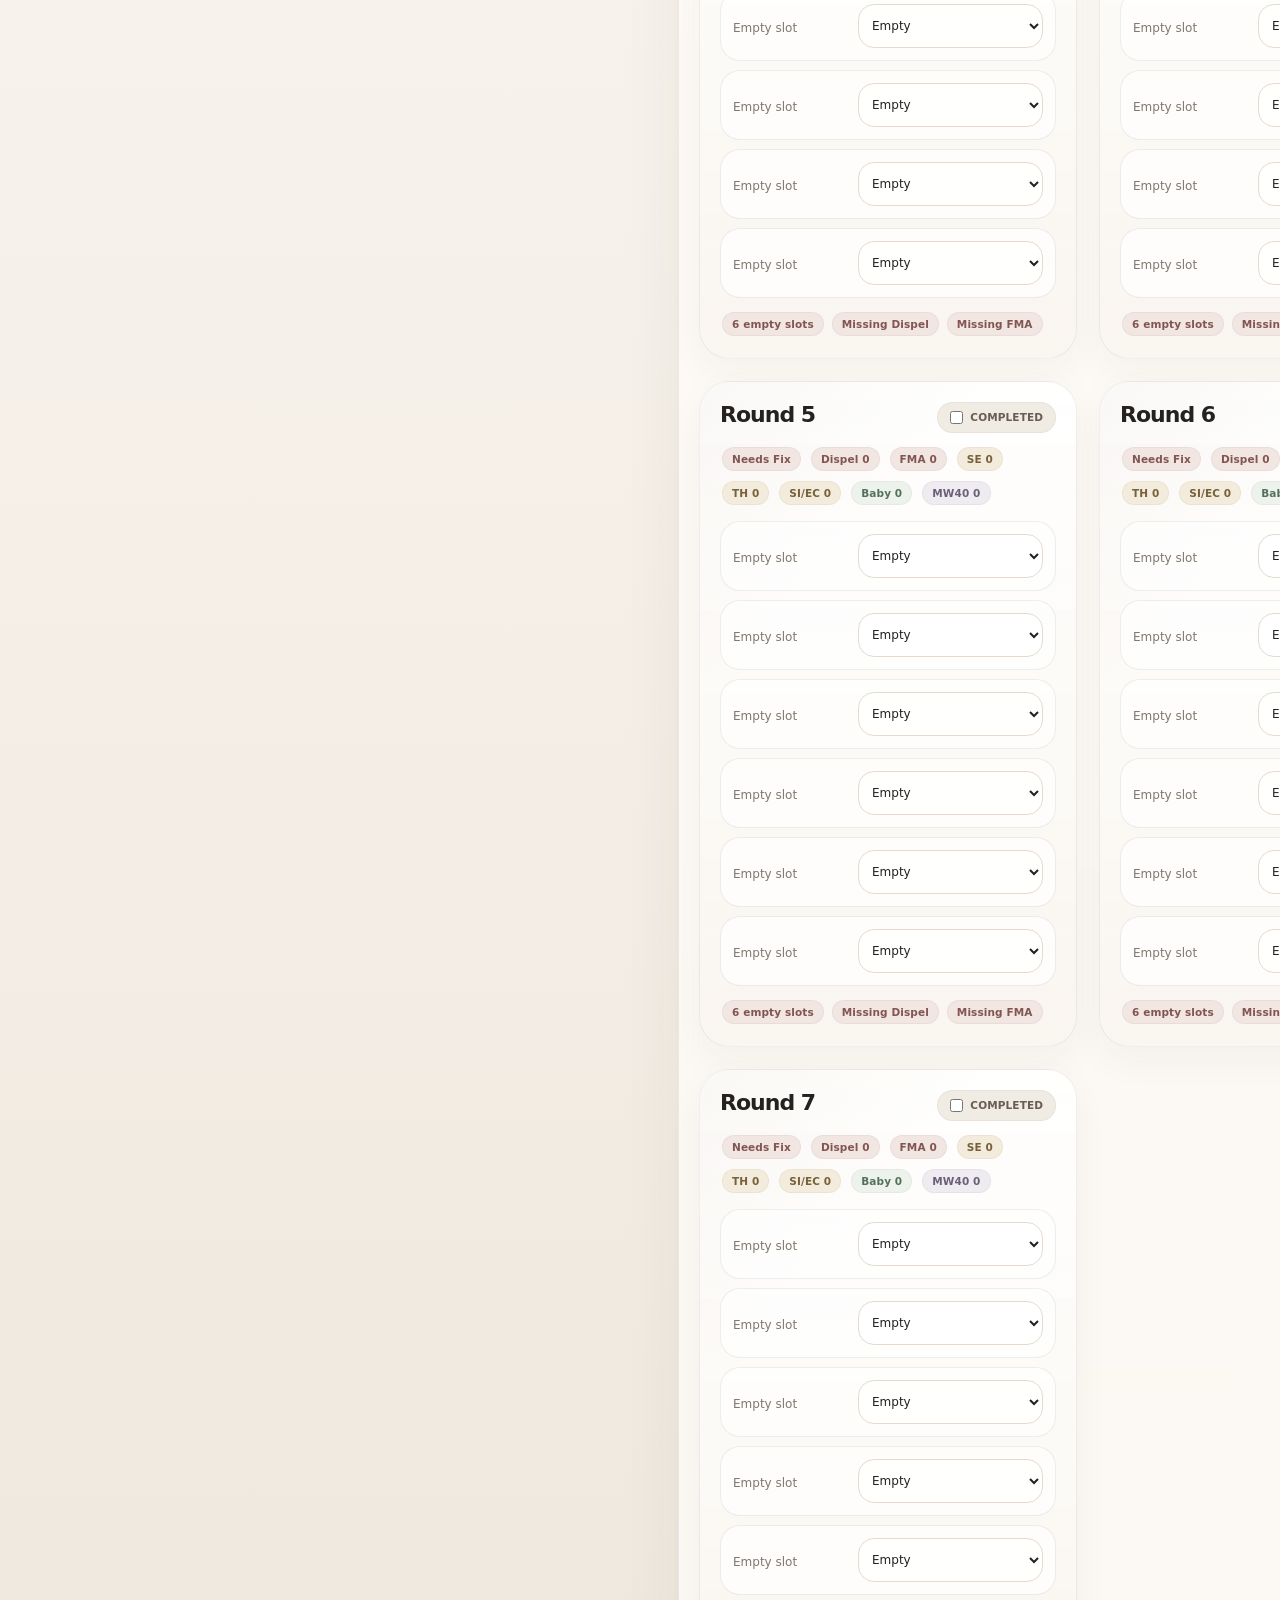
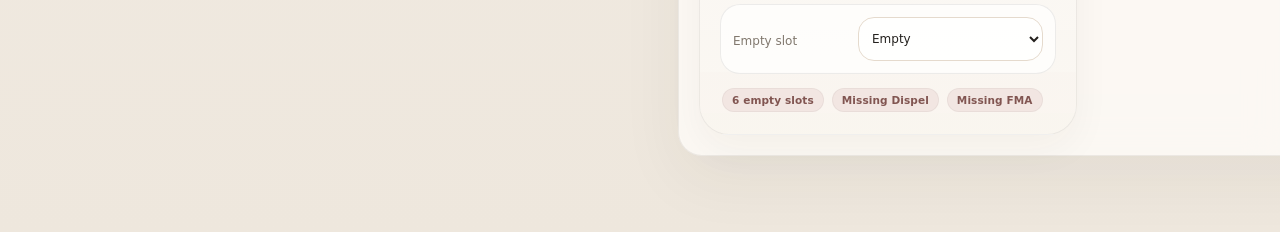
==== commit f7ec2637: "Add files via upload" ====
--- a/index.html
+++ b/index.html
@@ -1031,6 +1031,691 @@
   }
 }
 
+
+/* === v34 responsive mobile optimization === */
+
+/* Prevent accidental horizontal scrolling */
+html,body{
+  max-width:100%;
+  overflow-x:hidden;
+}
+
+/* Better touch targets */
+button,
+select,
+input,
+textarea{
+  min-height:44px;
+}
+
+/* Tablet / small laptop */
+@media(max-width:1100px){
+  header,
+  .app-shell{
+    max-width:100%!important;
+    padding-left:18px!important;
+    padding-right:18px!important;
+  }
+
+  header{
+    padding-top:28px!important;
+    padding-bottom:18px!important;
+  }
+
+  h1{
+    font-size:clamp(42px,13vw,72px)!important;
+    letter-spacing:-.075em!important;
+    line-height:.92!important;
+  }
+
+  h1::after{
+    width:110px!important;
+    margin-top:18px!important;
+  }
+
+  .app-shell{
+    grid-template-columns:1fr!important;
+    gap:18px!important;
+  }
+
+  .side-panel,
+  .workspace{
+    grid-column:1!important;
+    width:100%!important;
+    min-width:0!important;
+  }
+
+  .side-panel{
+    order:1;
+  }
+
+  .workspace{
+    order:2;
+  }
+
+  .round-grid{
+    grid-template-columns:1fr!important;
+  }
+
+  .summary-grid{
+    grid-template-columns:repeat(2,minmax(0,1fr))!important;
+  }
+
+  .planner-toolbar{
+    display:grid!important;
+    grid-template-columns:1fr!important;
+    gap:16px!important;
+  }
+
+  .planner-actions{
+    width:100%;
+    justify-items:stretch!important;
+  }
+
+  .action-row{
+    display:grid!important;
+    grid-template-columns:repeat(2,minmax(0,1fr))!important;
+    width:100%;
+    gap:10px!important;
+  }
+
+  .action-row button{
+    width:100%;
+    min-width:0!important;
+  }
+}
+
+/* Phone layout */
+@media(max-width:720px){
+  body{
+    background:
+      radial-gradient(circle at 15% -5%,rgba(142,111,78,.08),transparent 28%),
+      linear-gradient(180deg,#fcfbf8 0%,#f5efe7 100%)!important;
+  }
+
+  header{
+    padding:22px 14px 14px!important;
+  }
+
+  .kicker{
+    font-size:9px!important;
+    padding:6px 9px!important;
+    margin-bottom:14px!important;
+  }
+
+  h1{
+    font-size:44px!important;
+    letter-spacing:-.075em!important;
+    line-height:.92!important;
+    margin-bottom:0!important;
+  }
+
+  .app-shell{
+    padding:0 10px 18px!important;
+    gap:14px!important;
+  }
+
+  .card,
+  .side-panel{
+    border-radius:24px!important;
+  }
+
+  .panel-head{
+    padding:18px 16px 12px!important;
+  }
+
+  .panel-head h2{
+    font-size:19px!important;
+  }
+
+  .panel-head p{
+    font-size:12px!important;
+    line-height:1.5!important;
+  }
+
+  .tabs{
+    position:sticky;
+    top:0;
+    z-index:30;
+    background:rgba(255,253,249,.88)!important;
+    backdrop-filter:blur(12px);
+    padding:10px!important;
+    gap:6px!important;
+  }
+
+  .tab-btn{
+    padding:10px 8px!important;
+    font-size:11px!important;
+    border-radius:14px!important;
+  }
+
+  .tab-content{
+    padding:16px!important;
+  }
+
+  .utility-card{
+    padding:14px!important;
+    border-radius:20px!important;
+  }
+
+  .row{
+    grid-template-columns:1fr!important;
+    gap:10px!important;
+  }
+
+  textarea{
+    min-height:115px!important;
+  }
+
+  .btnrow{
+    gap:8px!important;
+  }
+
+  .btnrow button{
+    flex:1 1 auto;
+  }
+
+  .owner-toggles{
+    gap:7px!important;
+  }
+
+  .owner-toggles .pill{
+    padding:8px 10px!important;
+    font-size:10px!important;
+  }
+
+  #poolBody.pool-card-list,
+  #activeBody.roster-card-list{
+    max-height:360px!important;
+    padding:6px!important;
+    gap:8px!important;
+    border-radius:18px!important;
+  }
+
+  .saved-card,
+  .active-card{
+    grid-template-columns:28px minmax(0,1fr)!important;
+    gap:9px!important;
+    padding:11px!important;
+    border-radius:17px!important;
+  }
+
+  .saved-side{
+    display:none!important;
+  }
+
+  .active-card{
+    grid-template-columns:minmax(0,1fr)!important;
+  }
+
+  .active-card button.danger{
+    width:100%;
+    margin-top:8px;
+  }
+
+  .saved-title,
+  .active-title{
+    font-size:14px!important;
+    gap:6px!important;
+  }
+
+  .saved-meta,
+  .active-meta{
+    font-size:11.5px!important;
+  }
+
+  .saved-tags,
+  .active-tags{
+    margin-top:6px!important;
+  }
+
+  .planner-toolbar{
+    padding:16px!important;
+    border-radius:24px!important;
+  }
+
+  .planner-title-block h2{
+    font-size:24px!important;
+  }
+
+  .mini-kicker{
+    font-size:9px!important;
+  }
+
+  .action-row{
+    grid-template-columns:1fr 1fr!important;
+    gap:8px!important;
+  }
+
+  .copy-actions{
+    grid-template-columns:1fr!important;
+  }
+
+  .action-row button{
+    min-height:44px!important;
+    padding:11px 10px!important;
+    font-size:12px!important;
+    border-radius:14px!important;
+  }
+
+  .summary-grid{
+    grid-template-columns:repeat(2,minmax(0,1fr))!important;
+    gap:10px!important;
+  }
+
+  .stat{
+    min-height:76px!important;
+    padding:14px!important;
+    border-radius:20px!important;
+  }
+
+  .stat b{
+    font-size:26px!important;
+  }
+
+  .stat span{
+    font-size:9.5px!important;
+    line-height:1.15!important;
+  }
+
+  .live-status{
+    font-size:11.5px!important;
+    line-height:1.4!important;
+    padding:11px 12px!important;
+  }
+
+  .round-grid{
+    grid-template-columns:1fr!important;
+    gap:14px!important;
+  }
+
+  .round{
+    padding:15px!important;
+    border-radius:24px!important;
+  }
+
+  .round-title{
+    font-size:20px!important;
+  }
+
+  .round > div:first-child{
+    gap:8px!important;
+    align-items:flex-start!important;
+  }
+
+  .round > div:first-child label.pill{
+    padding:7px 10px!important;
+    font-size:10px!important;
+  }
+
+  .round > div:first-child + div{
+    gap:5px!important;
+    margin:9px 0 12px!important;
+  }
+
+  .pill{
+    font-size:9.5px!important;
+    padding:5px 7px!important;
+  }
+
+  .slot{
+    grid-template-columns:1fr!important;
+    gap:8px!important;
+    min-height:70px!important;
+    padding:12px!important;
+    border-radius:18px!important;
+  }
+
+  .slot select{
+    width:100%!important;
+    min-width:0!important;
+  }
+
+  .char-name{
+    font-size:15px!important;
+  }
+
+  .char-meta{
+    font-size:12px!important;
+  }
+
+  /* Mobile tooltips: avoid huge hover panels on touch devices */
+  button[data-tip]::before,
+  button[data-tip]::after,
+  .stat[data-tip]::before,
+  .stat[data-tip]::after{
+    display:none!important;
+  }
+}
+
+/* Very small phones */
+@media(max-width:430px){
+  header{
+    padding-left:12px!important;
+    padding-right:12px!important;
+  }
+
+  h1{
+    font-size:38px!important;
+  }
+
+  .app-shell{
+    padding-left:8px!important;
+    padding-right:8px!important;
+  }
+
+  .summary-grid{
+    grid-template-columns:1fr 1fr!important;
+  }
+
+  .action-row{
+    grid-template-columns:1fr!important;
+  }
+
+  .primary-actions{
+    grid-template-columns:1fr 1fr!important;
+  }
+
+  .copy-actions{
+    grid-template-columns:1fr!important;
+  }
+
+  .round{
+    padding:13px!important;
+  }
+}
+
+/* Viewer mode mobile: cleaner board */
+@media(max-width:720px){
+  body.viewer-mode header{
+    padding-bottom:10px!important;
+  }
+
+  body.viewer-mode .planner-toolbar{
+    text-align:left!important;
+  }
+
+  body.viewer-mode .summary-grid{
+    grid-template-columns:repeat(2,minmax(0,1fr))!important;
+  }
+
+  body.viewer-mode .round-grid{
+    grid-template-columns:1fr!important;
+  }
+
+  body.viewer-mode .round{
+    padding:16px!important;
+  }
+
+  body.viewer-mode .slot{
+    padding:13px!important;
+  }
+
+  body.viewer-mode .empty{
+    min-height:34px!important;
+  }
+}
+
+/* Landscape phones */
+@media(max-width:900px) and (orientation:landscape){
+  header{
+    padding-top:18px!important;
+  }
+
+  h1{
+    font-size:42px!important;
+  }
+
+  .summary-grid{
+    grid-template-columns:repeat(5,minmax(0,1fr))!important;
+  }
+
+  .round-grid{
+    grid-template-columns:repeat(2,minmax(0,1fr))!important;
+  }
+}
+
+
+/* === v35 fix oversized roster pills === */
+.owner-toggles .pill{
+  width:auto!important;
+  min-width:0!important;
+  border-radius:999px!important;
+  padding:10px 14px!important;
+  display:inline-flex!important;
+  align-items:center!important;
+  justify-content:center!important;
+  gap:8px!important;
+  flex:0 0 auto!important;
+}
+
+.owner-toggles{
+  display:flex!important;
+  flex-wrap:wrap!important;
+  align-items:flex-start!important;
+}
+
+.owner-toggles .pill input{
+  margin:0!important;
+}
+
+/* mobile sizing restore */
+@media(max-width:720px){
+  .owner-toggles .pill{
+    padding:8px 12px!important;
+    font-size:10px!important;
+    border-radius:999px!important;
+  }
+}
+
+
+/* === v36 phone UX repair: checkbox, pills, and mobile alignment === */
+
+/* Do not apply large touch height to checkboxes/radios */
+input[type="checkbox"],
+input[type="radio"]{
+  min-height:auto!important;
+  width:14px!important;
+  height:14px!important;
+  flex:0 0 14px!important;
+  margin:0!important;
+  accent-color:#4f8f77;
+}
+
+/* Keep text controls touch-friendly only */
+button,
+select,
+textarea,
+input:not([type="checkbox"]):not([type="radio"]){
+  min-height:44px;
+}
+
+/* Owner pills: compact on all screens */
+.owner-toggles{
+  display:flex!important;
+  flex-wrap:wrap!important;
+  gap:8px!important;
+  align-items:center!important;
+}
+.owner-toggles .pill{
+  width:auto!important;
+  height:auto!important;
+  min-width:0!important;
+  min-height:0!important;
+  max-width:none!important;
+  display:inline-flex!important;
+  align-items:center!important;
+  justify-content:center!important;
+  gap:8px!important;
+  padding:8px 12px!important;
+  border-radius:999px!important;
+  line-height:1!important;
+  white-space:nowrap!important;
+  flex:0 0 auto!important;
+}
+.owner-toggles .pill input{
+  width:13px!important;
+  height:13px!important;
+  flex:0 0 13px!important;
+}
+
+/* Completed badge: prevent giant bubble / overflow */
+.round > div:first-child{
+  display:flex!important;
+  align-items:flex-start!important;
+  justify-content:space-between!important;
+  gap:10px!important;
+}
+.round > div:first-child label.pill{
+  width:auto!important;
+  min-width:0!important;
+  min-height:0!important;
+  display:inline-flex!important;
+  align-items:center!important;
+  justify-content:center!important;
+  gap:7px!important;
+  padding:8px 12px!important;
+  border-radius:999px!important;
+  line-height:1!important;
+  white-space:nowrap!important;
+  flex:0 0 auto!important;
+}
+.round > div:first-child label.pill input{
+  width:13px!important;
+  height:13px!important;
+  flex:0 0 13px!important;
+}
+
+/* Mobile-specific cleanup */
+@media(max-width:720px){
+  .app-shell{
+    padding-left:10px!important;
+    padding-right:10px!important;
+  }
+
+  .planner-toolbar{
+    padding:16px!important;
+  }
+
+  .planner-actions,
+  .action-row{
+    width:100%!important;
+  }
+
+  .primary-actions{
+    display:grid!important;
+    grid-template-columns:1fr 1fr!important;
+    gap:8px!important;
+  }
+
+  .copy-actions{
+    display:grid!important;
+    grid-template-columns:1fr!important;
+    gap:8px!important;
+  }
+
+  .copy-actions button,
+  .copy-actions .viewer-share-hint{
+    width:100%!important;
+    min-width:0!important;
+    grid-column:1 / -1!important;
+    justify-content:center!important;
+    text-align:center!important;
+    display:flex!important;
+  }
+
+  body:not(.viewer-mode) .viewer-share-hint{
+    display:flex!important;
+  }
+
+  .owner-toggles{
+    gap:8px!important;
+  }
+
+  .owner-toggles .pill{
+    padding:8px 11px!important;
+    font-size:10px!important;
+  }
+
+  .saved-card{
+    grid-template-columns:24px minmax(0,1fr)!important;
+  }
+
+  .saved-check{
+    justify-content:center!important;
+    align-items:center!important;
+  }
+
+  .saved-check input,
+  .saved-card input[type="checkbox"],
+  .active-card input[type="checkbox"]{
+    width:14px!important;
+    height:14px!important;
+  }
+
+  .round{
+    overflow:hidden!important;
+  }
+
+  .round-title{
+    min-width:0!important;
+    line-height:1.1!important;
+  }
+
+  .round > div:first-child label.pill{
+    padding:7px 10px!important;
+    font-size:9.5px!important;
+  }
+
+  .round > div:first-child label.pill input{
+    width:12px!important;
+    height:12px!important;
+    flex-basis:12px!important;
+  }
+
+  .round > div:first-child + div{
+    display:flex!important;
+    flex-wrap:wrap!important;
+    align-items:center!important;
+    gap:6px!important;
+  }
+
+  .pill{
+    width:auto!important;
+    min-width:0!important;
+    min-height:0!important;
+    line-height:1!important;
+    white-space:nowrap!important;
+  }
+
+  .slot{
+    overflow:hidden!important;
+  }
+
+  .slot select{
+    max-width:100%!important;
+  }
+}
+
+/* Very small phones: more compact actions */
+@media(max-width:430px){
+  .primary-actions{
+    grid-template-columns:1fr 1fr!important;
+  }
+
+  .copy-actions{
+    grid-template-columns:1fr!important;
+  }
+
+  .owner-toggles .pill{
+    padding:7px 10px!important;
+  }
+
+  .round > div:first-child label.pill{
+    padding:7px 9px!important;
+  }
+}
+
 </style>
 </head>
 <body>
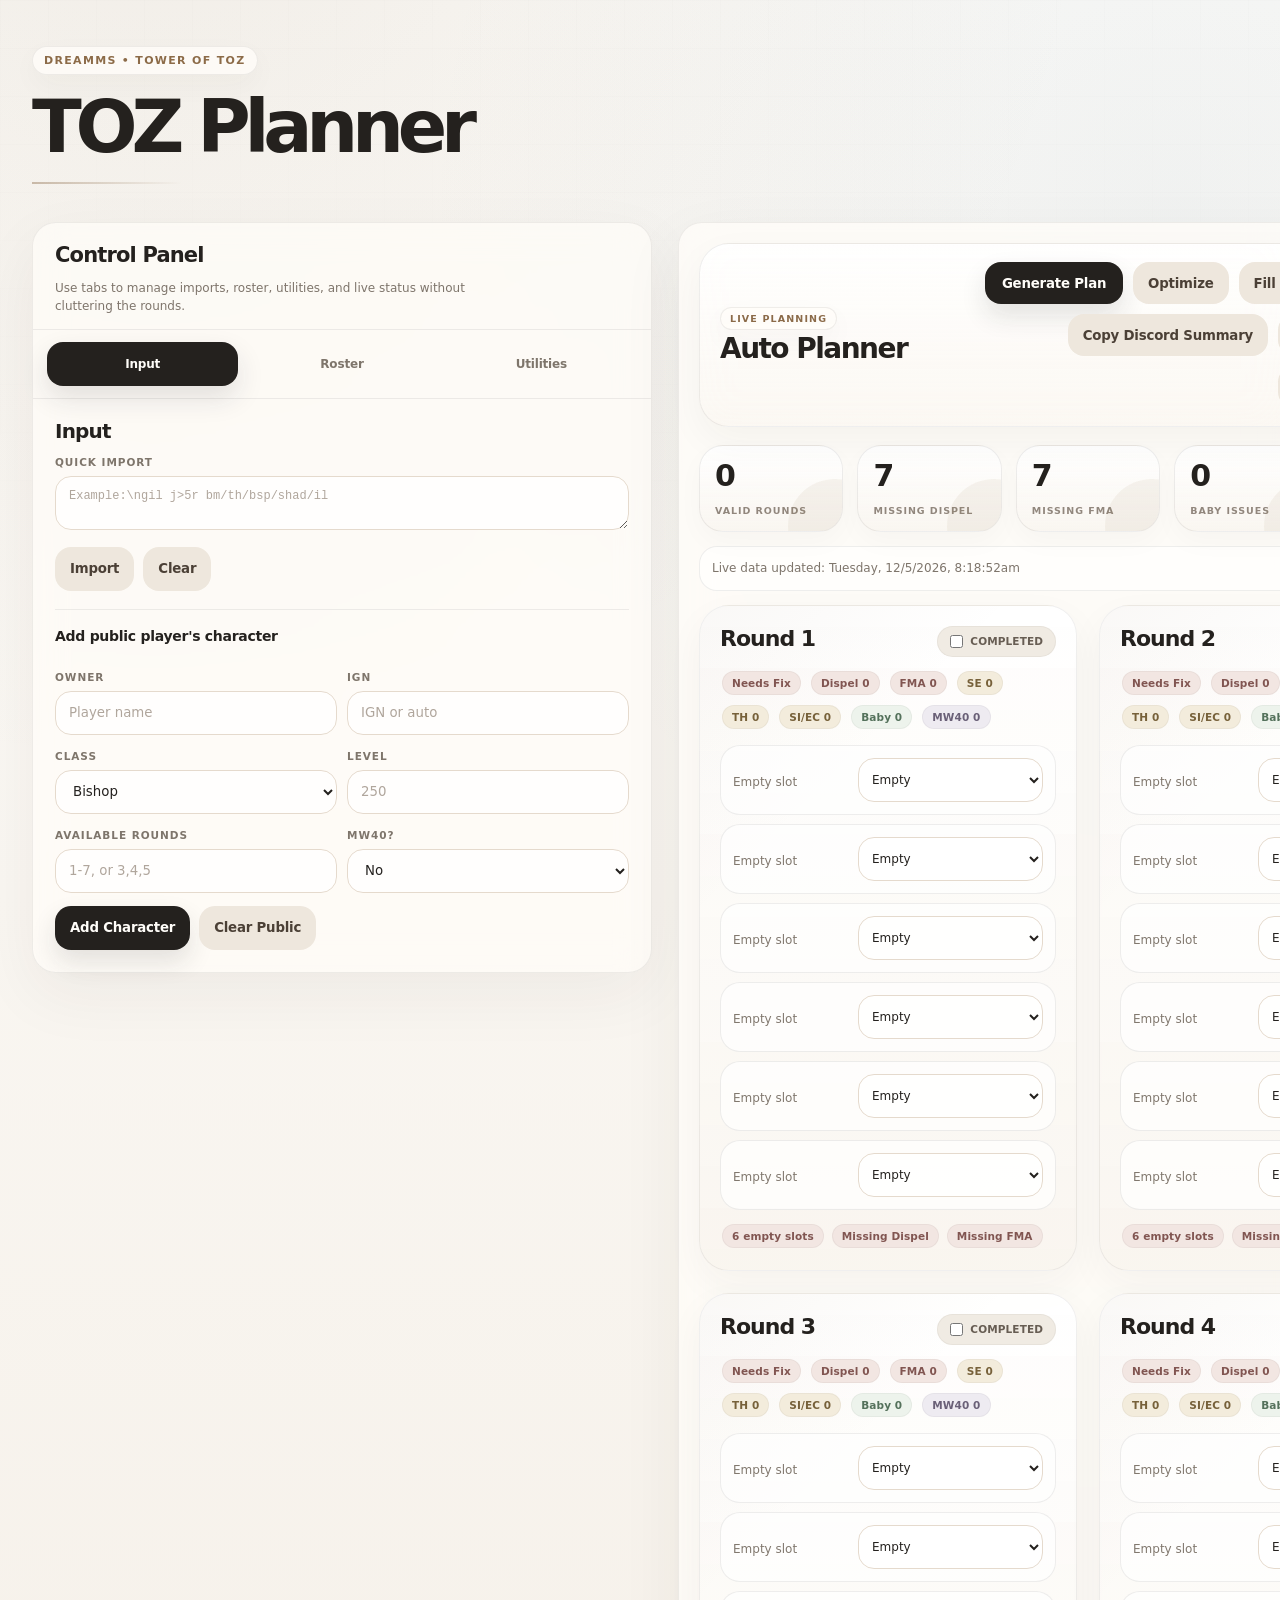
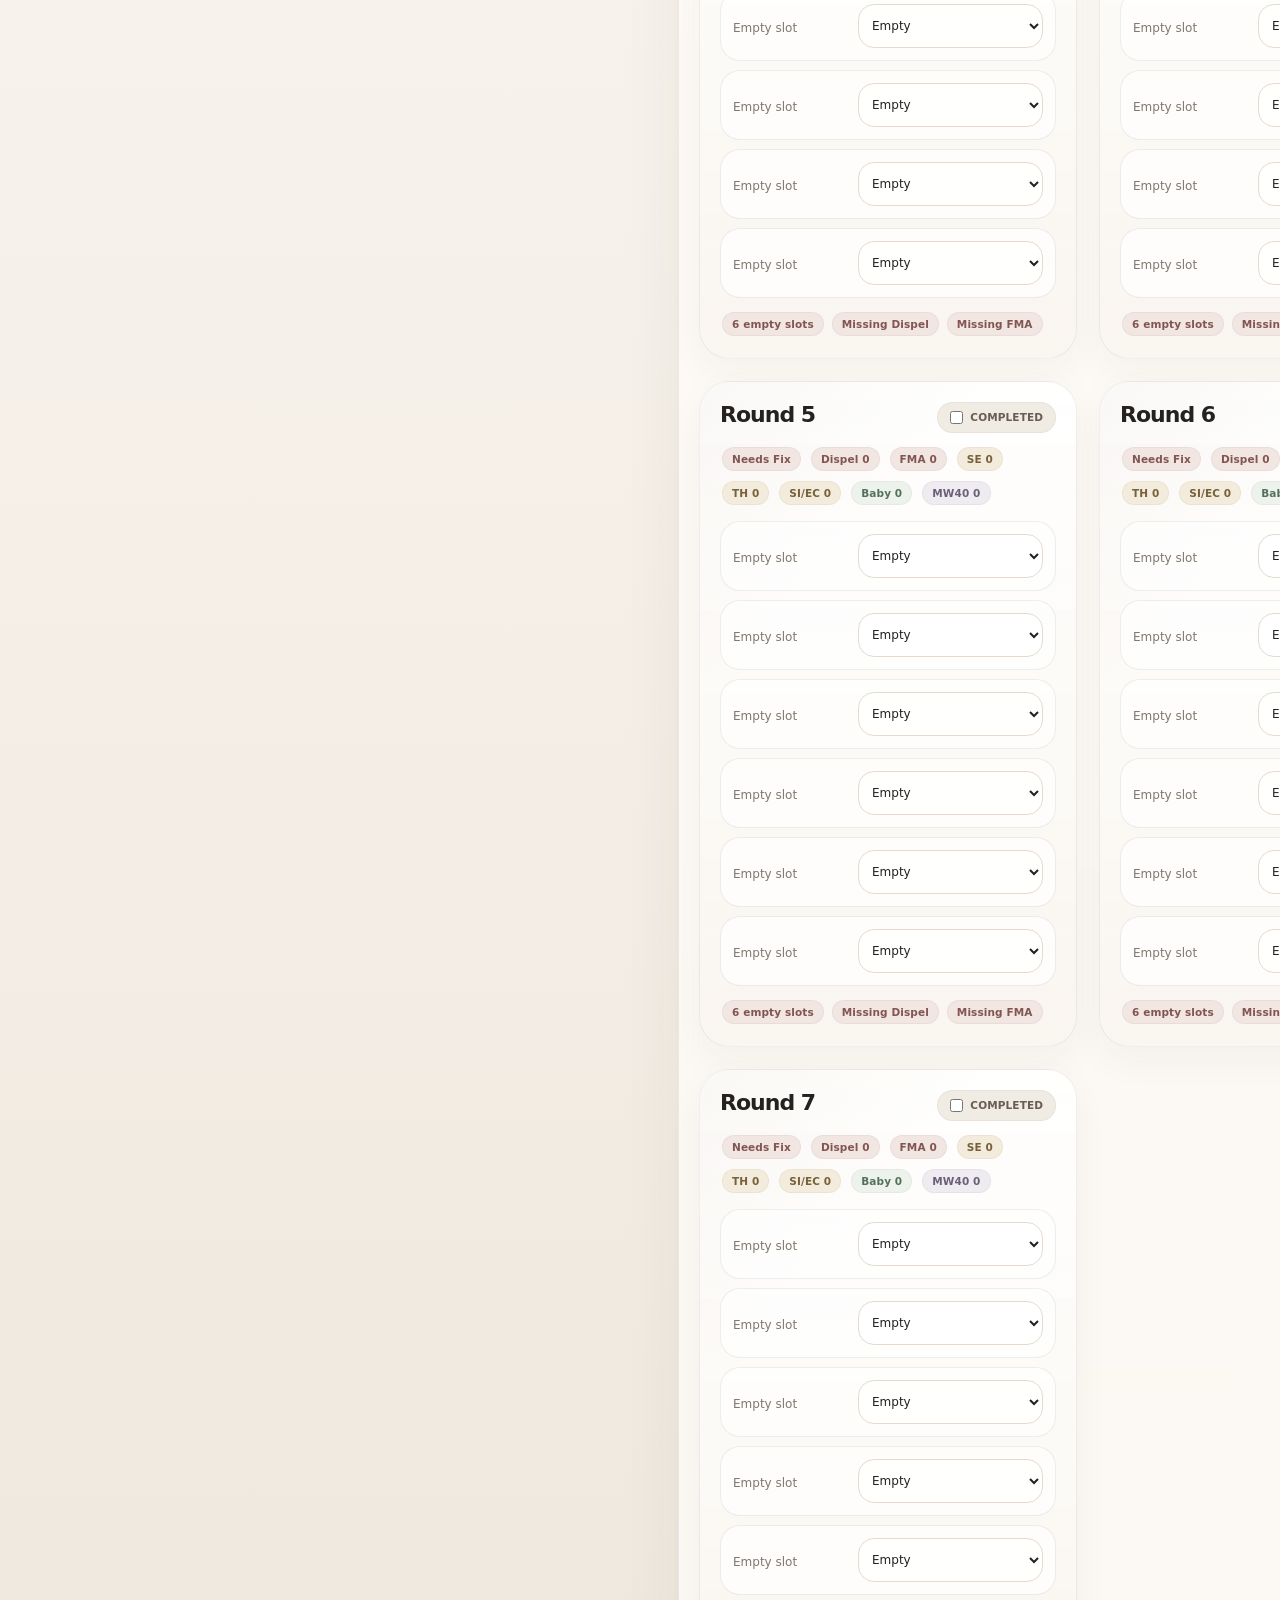
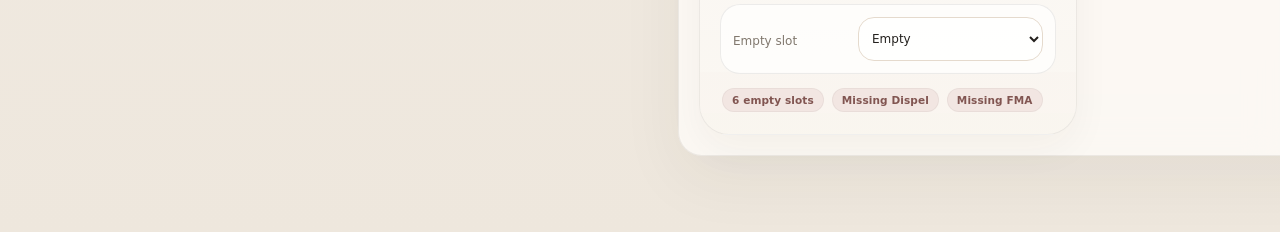
==== commit 93646314: "Add files via upload" ====
--- a/index.html
+++ b/index.html
@@ -1723,7 +1723,7 @@
 
 <header>
   <div class="kicker">DREAMMS • TOWER OF TOZ</div>
-  <h1>TOZ Operations</h1>
+  <h1>TOZ Planner</h1>
 </header>
 
 <main class="app-shell">
@@ -1876,7 +1876,7 @@
 const JOBS=['Bishop','Bowmaster','Marksman','Wind Archer','Buccaneer','Thunder Breaker','Dual Blade','Fire/Poison Mage','Ice/Lightning Mage','Blaze Wizard','Evan','Dawn Warrior','Paladin','Dark Knight','Aran','Hero','Shadower','Night Lord','Night Walker','Corsair'];
 const ALIAS={bsp:'Bishop',bs:'Bishop',bishop:'Bishop',hs:'Bishop',bm:'Bowmaster',se:'Bowmaster',bowmaster:'Bowmaster',mm:'Marksman',mmse:'Marksman',marksman:'Marksman',wa:'Wind Archer',wase:'Wind Archer',windarcher:'Wind Archer',bucc:'Buccaneer',si:'Buccaneer',buccaneer:'Buccaneer',tb:'Thunder Breaker',tbsi:'Thunder Breaker',thunderbreaker:'Thunder Breaker',db:'Dual Blade',th:'Dual Blade',dualblade:'Dual Blade',fp:'Fire/Poison Mage',fpmage:'Fire/Poison Mage',il:'Ice/Lightning Mage','i/l':'Ice/Lightning Mage',ilmage:'Ice/Lightning Mage',bw:'Blaze Wizard',blazewizard:'Blaze Wizard',blademaster:'Dual Blade',evan:'Evan',dw:'Dawn Warrior',ec:'Dawn Warrior',dawnwarrior:'Dawn Warrior',pala:'Paladin',pally:'Paladin',paladin:'Paladin',dk:'Dark Knight',drk:'Dark Knight',hb:'Dark Knight',darkknight:'Dark Knight',aran:'Aran',hero:'Hero',shad:'Shadower',shadower:'Shadower',nl:'Night Lord',nightlord:'Night Lord',nw:'Night Walker',nightwalker:'Night Walker',sair:'Corsair',corsair:'Corsair'};
 const ROLE={'Bishop':{dispel:1,fma:1},'Bowmaster':{seProvider:1,self:1},'Marksman':{seProvider:1,wantsSI:2},'Wind Archer':{seProvider:1,wantsSI:2},'Buccaneer':{siProvider:1,tl:1,wantsCrit:1},'Thunder Breaker':{siProvider:1,wantsCrit:1},'Dual Blade':{thProvider:1,self:1},'Fire/Poison Mage':{fma:1,wantsCrit:1},'Ice/Lightning Mage':{fma:1,wantsCrit:1},'Blaze Wizard':{fma:1,wantsCrit:1},'Evan':{fma:1,wantsSEOnly:1},'Dawn Warrior':{halfSI:1,stance:1,wantsCrit:1},'Paladin':{threaten:1,wantsCrit:1,wantsSI:1},'Dark Knight':{dispel:1,hb:1,wantsCrit:1,wantsSI:2},'Aran':{cb:1,wantsCrit:2,wantsSI:1},'Hero':{wantsCrit:1,wantsSI:1},'Shadower':{smoke:1,wantsCrit:.3},'Night Lord':{wantsSEOnly:3},'Night Walker':{wantsSEOnly:4},'Corsair':{wantsCrit:1,wantsSI:1}};
-const savedRaw=[{"owner": "Belle", "ign": "Thocky", "job": "Aran", "level": 291}, {"owner": "Belle", "ign": "Tock", "job": "Night Walker", "level": 263}, {"owner": "Belle", "ign": "Tocki", "job": "Bowmaster", "level": 254}, {"owner": "Belle", "ign": "Tork", "job": "Blaze Wizard", "level": 261}, {"owner": "Belle", "ign": "Tokk", "job": "Buccaneer", "level": 209}, {"owner": "Belle", "ign": "HeII", "job": "Fire/Poison Mage", "level": 276}, {"owner": "Belle", "ign": "Tocky", "job": "Bishop", "level": 265}, {"owner": "Gillian", "ign": "Gillian", "job": "Dual Blade", "level": 284}, {"owner": "Gillian", "ign": "ggil", "job": "Bowmaster", "level": 265}, {"owner": "Gillian", "ign": "ggill", "job": "Buccaneer", "level": 247}, {"owner": "Gillian", "ign": "Leaw", "job": "Aran", "level": 265}, {"owner": "Gillian", "ign": "Gill", "job": "Fire/Poison Mage", "level": 276}, {"owner": "Gillian", "ign": "Kaiko", "job": "Bishop", "level": 267}, {"owner": "Gillian", "ign": "Arun", "job": "Dawn Warrior", "level": 243}, {"owner": "Winst", "ign": "Veggie", "job": "Night Lord", "level": 289}, {"owner": "Winst", "ign": "Roomie", "job": "Marksman", "level": 285}, {"owner": "Winst", "ign": "Meanie", "job": "Buccaneer", "level": 277}, {"owner": "Winst", "ign": "Quackie", "job": "Dual Blade", "level": 273}, {"owner": "Winst", "ign": "Owie", "job": "Dark Knight", "level": 261}, {"owner": "Winst", "ign": "Caterpie", "job": "Paladin", "level": 261}, {"owner": "Winst", "ign": "Eerie", "job": "Bishop", "level": 273}, {"owner": "Winst", "ign": "Doorie", "job": "Bishop", "level": 234}, {"owner": "Thom", "ign": "oof", "job": "Aran", "level": 272}, {"owner": "Thom", "ign": "Looted", "job": "Shadower", "level": 274}, {"owner": "Thom", "ign": "Cronut", "job": "Buccaneer", "level": 267}, {"owner": "Thom", "ign": "Churro", "job": "Bowmaster", "level": 271}, {"owner": "Thom", "ign": "Zooted", "job": "Marksman", "level": 267}, {"owner": "Thom", "ign": "Macaroon", "job": "Bishop", "level": 262}, {"owner": "Thom", "ign": "Sundaes", "job": "Ice/Lightning Mage", "level": 244}, {"owner": "Thom", "ign": "Cruller", "job": "Corsair", "level": 235}, {"owner": "Thom", "ign": "Saltbread", "job": "Evan", "level": 203}, {"owner": "BK", "ign": "Miffyy", "job": "Bishop", "level": 275}, {"owner": "BK", "ign": "54o88", "job": "Wind Archer", "level": 269}, {"owner": "BK", "ign": "Diuz", "job": "Thunder Breaker", "level": 260}, {"owner": "BK", "ign": "Chageee", "job": "Bowmaster", "level": 254}, {"owner": "BK", "ign": "Lormee", "job": "Buccaneer", "level": 233}, {"owner": "KC", "ign": "SEhoon", "job": "Bowmaster", "level": 280}, {"owner": "KC", "ign": "Ryoji", "job": "Night Lord", "level": 270}, {"owner": "KC", "ign": "Voxous", "job": "Dual Blade", "level": 260}, {"owner": "KC", "ign": "n00n", "job": "Paladin", "level": 262}, {"owner": "KC", "ign": "Orien", "job": "Aran", "level": 257}, {"owner": "KC", "ign": "Voxi", "job": "Thunder Breaker", "level": 246}, {"owner": "KC", "ign": "Sunshines", "job": "Bishop", "level": 266}, {"owner": "KC", "ign": "Grimstep", "job": "Shadower", "level": 235}, {"owner": "KC", "ign": "Nocti", "job": "Dark Knight", "level": 214}, {"owner": "KC", "ign": "Jegiee", "job": "Corsair", "level": 240}, {"owner": "KC", "ign": "Dimz", "job": "Shadower", "level": 150}, {"owner": "Liss", "ign": "Pinkberry", "job": "Bishop", "level": 278}, {"owner": "Liss", "ign": "Lisette", "job": "Bowmaster", "level": 268}, {"owner": "Liss", "ign": "Elissybeth", "job": "Paladin", "level": 259}, {"owner": "Liss", "ign": "Luminosa", "job": "Dawn Warrior", "level": 253}, {"owner": "Liss", "ign": "Lissie", "job": "Dark Knight", "level": 270}, {"owner": "Liss", "ign": "Hibana", "job": "Fire/Poison Mage", "level": 235}, {"owner": "Liss", "ign": "Lisseria", "job": "Dual Blade", "level": 261}, {"owner": "Liss", "ign": "Lissy", "job": "Night Walker", "level": 249}, {"owner": "Liss", "ign": "Liselle", "job": "Shadower", "level": 234}, {"owner": "Liss", "ign": "Lissi", "job": "Buccaneer", "level": 226}, {"owner": "Liss", "ign": "Lissiel", "job": "Evan", "level": 203}, {"owner": "Liss", "ign": "Lissea", "job": "Corsair", "level": 175}, {"owner": "Unk", "ign": "UnknownBM", "job": "Bowmaster", "level": 265}, {"owner": "Unk", "ign": "Lasting", "job": "Fire/Poison Mage", "level": 240}, {"owner": "Unk", "ign": "Bishophs", "job": "Bishop", "level": 240}, {"owner": "Kerm", "ign": "iKermy", "job": "Evan", "level": 252}, {"owner": "Kerm", "ign": "xKermy", "job": "Paladin", "level": 263}, {"owner": "Kerm", "ign": "ImKerming", "job": "Shadower", "level": 234}, {"owner": "Kerm", "ign": "Pingsoo", "job": "Bishop", "level": 225}, {"owner": "Kerm", "ign": "KermySE", "job": "Bowmaster", "level": 214}, {"owner": "Lucy", "ign": "Rurni", "job": "Dawn Warrior", "level": 231}, {"owner": "Lucy", "ign": "iiLucy", "job": "Bishop", "level": 286}, {"owner": "Lucy", "ign": "iabu", "job": "Thunder Breaker", "level": 270}, {"owner": "Lucy", "ign": "LalaL00psy", "job": "Fire/Poison Mage", "level": 246}, {"owner": "Juls", "ign": "Motive", "job": "Bowmaster", "level": 283}, {"owner": "Juls", "ign": "Doubtful", "job": "Buccaneer", "level": 272}, {"owner": "Juls", "ign": "Resource", "job": "Marksman", "level": 263}, {"owner": "Juls", "ign": "Gracee", "job": "Bishop", "level": 275}, {"owner": "DY", "ign": "mellowdy", "job": "Corsair", "level": 260}, {"owner": "DY", "ign": "8lo8lo8lowme", "job": "Buccaneer", "level": 250}, {"owner": "DY", "ign": "sunbaedy", "job": "Bowmaster", "level": 227}, {"owner": "DY", "ign": "okdy", "job": "Bishop", "level": 257}, {"owner": "DY", "ign": "mabokdy", "job": "Fire/Poison Mage", "level": 230}, {"owner": "DY", "ign": "Afersie", "job": "Bishop", "level": 234}, {"owner": "DY", "ign": "Wookimo", "job": "Dual Blade", "level": 218}, {"owner": "Andy", "ign": "Shibe", "job": "Shadower", "level": 291}, {"owner": "Andy", "ign": "Shiba", "job": "Night Lord", "level": 291}, {"owner": "Andy", "ign": "Shibah", "job": "Dual Blade", "level": 289}, {"owner": "Andy", "ign": "Shibao", "job": "Paladin", "level": 256}, {"owner": "Andy", "ign": "Krce", "job": "Bowmaster", "level": 276}, {"owner": "Lior", "ign": "Leal", "job": "Night Lord", "level": 295}, {"owner": "Lior", "ign": "Ayala", "job": "Bishop", "level": 289}, {"owner": "Lior", "ign": "Blending", "job": "Shadower", "level": 289}, {"owner": "Lior", "ign": "Ayara", "job": "Blaze Wizard", "level": 254}];
+const savedRaw=[{"owner": "Belle", "ign": "Thocky", "job": "Aran", "level": 291}, {"owner": "Belle", "ign": "Tock", "job": "Night Walker", "level": 263}, {"owner": "Belle", "ign": "Tocki", "job": "Bowmaster", "level": 254}, {"owner": "Belle", "ign": "Tork", "job": "Blaze Wizard", "level": 261}, {"owner": "Belle", "ign": "Tokk", "job": "Buccaneer", "level": 209}, {"owner": "Belle", "ign": "HeII", "job": "Fire/Poison Mage", "level": 276}, {"owner": "Belle", "ign": "Tocky", "job": "Bishop", "level": 265}, {"owner": "Gil", "ign": "Gil", "job": "Dual Blade", "level": 284}, {"owner": "Gil", "ign": "ggil", "job": "Bowmaster", "level": 265}, {"owner": "Gil", "ign": "ggill", "job": "Buccaneer", "level": 247}, {"owner": "Gil", "ign": "Leaw", "job": "Aran", "level": 265}, {"owner": "Gil", "ign": "Gill", "job": "Fire/Poison Mage", "level": 276}, {"owner": "Gil", "ign": "Kaiko", "job": "Bishop", "level": 267}, {"owner": "Gil", "ign": "Arun", "job": "Dawn Warrior", "level": 243}, {"owner": "Winst", "ign": "Veggie", "job": "Night Lord", "level": 289}, {"owner": "Winst", "ign": "Roomie", "job": "Marksman", "level": 285}, {"owner": "Winst", "ign": "Meanie", "job": "Buccaneer", "level": 277}, {"owner": "Winst", "ign": "Quackie", "job": "Dual Blade", "level": 273}, {"owner": "Winst", "ign": "Owie", "job": "Dark Knight", "level": 261}, {"owner": "Winst", "ign": "Caterpie", "job": "Paladin", "level": 261}, {"owner": "Winst", "ign": "Eerie", "job": "Bishop", "level": 273}, {"owner": "Winst", "ign": "Doorie", "job": "Bishop", "level": 234}, {"owner": "Thom", "ign": "oof", "job": "Aran", "level": 272}, {"owner": "Thom", "ign": "Looted", "job": "Shadower", "level": 274}, {"owner": "Thom", "ign": "Cronut", "job": "Buccaneer", "level": 267}, {"owner": "Thom", "ign": "Churro", "job": "Bowmaster", "level": 271}, {"owner": "Thom", "ign": "Zooted", "job": "Marksman", "level": 267}, {"owner": "Thom", "ign": "Macaroon", "job": "Bishop", "level": 262}, {"owner": "Thom", "ign": "Sundaes", "job": "Ice/Lightning Mage", "level": 244}, {"owner": "Thom", "ign": "Cruller", "job": "Corsair", "level": 235}, {"owner": "Thom", "ign": "Saltbread", "job": "Evan", "level": 203}, {"owner": "BK", "ign": "Miffyy", "job": "Bishop", "level": 275}, {"owner": "BK", "ign": "54o88", "job": "Wind Archer", "level": 269}, {"owner": "BK", "ign": "Diuz", "job": "Thunder Breaker", "level": 260}, {"owner": "BK", "ign": "Chageee", "job": "Bowmaster", "level": 254}, {"owner": "BK", "ign": "Lormee", "job": "Buccaneer", "level": 233}, {"owner": "KC", "ign": "SEhoon", "job": "Bowmaster", "level": 280}, {"owner": "KC", "ign": "Ryoji", "job": "Night Lord", "level": 270}, {"owner": "KC", "ign": "Voxous", "job": "Dual Blade", "level": 260}, {"owner": "KC", "ign": "n00n", "job": "Paladin", "level": 262}, {"owner": "KC", "ign": "Orien", "job": "Aran", "level": 257}, {"owner": "KC", "ign": "Voxi", "job": "Thunder Breaker", "level": 246}, {"owner": "KC", "ign": "Sunshines", "job": "Bishop", "level": 266}, {"owner": "KC", "ign": "Grimstep", "job": "Shadower", "level": 235}, {"owner": "KC", "ign": "Nocti", "job": "Dark Knight", "level": 214}, {"owner": "KC", "ign": "Jegiee", "job": "Corsair", "level": 240}, {"owner": "KC", "ign": "Dimz", "job": "Shadower", "level": 150}, {"owner": "Liss", "ign": "Pinkberry", "job": "Bishop", "level": 278}, {"owner": "Liss", "ign": "Lisette", "job": "Bowmaster", "level": 268}, {"owner": "Liss", "ign": "Elissybeth", "job": "Paladin", "level": 259}, {"owner": "Liss", "ign": "Luminosa", "job": "Dawn Warrior", "level": 253}, {"owner": "Liss", "ign": "Lissie", "job": "Dark Knight", "level": 270}, {"owner": "Liss", "ign": "Hibana", "job": "Fire/Poison Mage", "level": 235}, {"owner": "Liss", "ign": "Lisseria", "job": "Dual Blade", "level": 261}, {"owner": "Liss", "ign": "Lissy", "job": "Night Walker", "level": 249}, {"owner": "Liss", "ign": "Liselle", "job": "Shadower", "level": 234}, {"owner": "Liss", "ign": "Lissi", "job": "Buccaneer", "level": 226}, {"owner": "Liss", "ign": "Lissiel", "job": "Evan", "level": 203}, {"owner": "Liss", "ign": "Lissea", "job": "Corsair", "level": 175}, {"owner": "Unk", "ign": "UnknownBM", "job": "Bowmaster", "level": 265}, {"owner": "Unk", "ign": "Lasting", "job": "Fire/Poison Mage", "level": 240}, {"owner": "Unk", "ign": "Bishophs", "job": "Bishop", "level": 240}, {"owner": "Kerm", "ign": "iKermy", "job": "Evan", "level": 252}, {"owner": "Kerm", "ign": "xKermy", "job": "Paladin", "level": 263}, {"owner": "Kerm", "ign": "ImKerming", "job": "Shadower", "level": 234}, {"owner": "Kerm", "ign": "Pingsoo", "job": "Bishop", "level": 225}, {"owner": "Kerm", "ign": "KermySE", "job": "Bowmaster", "level": 214}, {"owner": "Lucy", "ign": "Rurni", "job": "Dawn Warrior", "level": 231}, {"owner": "Lucy", "ign": "iiLucy", "job": "Bishop", "level": 286}, {"owner": "Lucy", "ign": "iabu", "job": "Thunder Breaker", "level": 270}, {"owner": "Lucy", "ign": "LalaL00psy", "job": "Fire/Poison Mage", "level": 246}, {"owner": "Juls", "ign": "Motive", "job": "Bowmaster", "level": 283}, {"owner": "Juls", "ign": "Doubtful", "job": "Buccaneer", "level": 272}, {"owner": "Juls", "ign": "Resource", "job": "Marksman", "level": 263}, {"owner": "Juls", "ign": "Gracee", "job": "Bishop", "level": 275}, {"owner": "DY", "ign": "mellowdy", "job": "Corsair", "level": 260}, {"owner": "DY", "ign": "8lo8lo8lowme", "job": "Buccaneer", "level": 250}, {"owner": "DY", "ign": "sunbaedy", "job": "Bowmaster", "level": 227}, {"owner": "DY", "ign": "okdy", "job": "Bishop", "level": 257}, {"owner": "DY", "ign": "mabokdy", "job": "Fire/Poison Mage", "level": 230}, {"owner": "DY", "ign": "Afersie", "job": "Bishop", "level": 234}, {"owner": "DY", "ign": "Wookimo", "job": "Dual Blade", "level": 218}, {"owner": "Andy", "ign": "Shibe", "job": "Shadower", "level": 291}, {"owner": "Andy", "ign": "Shiba", "job": "Night Lord", "level": 291}, {"owner": "Andy", "ign": "Shibah", "job": "Dual Blade", "level": 289}, {"owner": "Andy", "ign": "Shibao", "job": "Paladin", "level": 256}, {"owner": "Andy", "ign": "Krce", "job": "Bowmaster", "level": 276}, {"owner": "Lior", "ign": "Leal", "job": "Night Lord", "level": 295}, {"owner": "Lior", "ign": "Ayala", "job": "Bishop", "level": 289}, {"owner": "Lior", "ign": "Blending", "job": "Shadower", "level": 289}, {"owner": "Lior", "ign": "Ayara", "job": "Blaze Wizard", "level": 254}];
 const savedPool=savedRaw.map((x,i)=>({id:'saved_'+i,owner:x.owner,ign:x.ign,job:x.job,level:x.level,mw40:Number(x.level)>=275,rounds:[1,2,3,4,5,6,7],saved:true}));
 let chars=[];let plan=Array.from({length:7},()=>Array(6).fill(null));let completedRounds=Array(7).fill(false);const ownerQuota={};const replacedOwners=new Set();let isRestoring=false;const STORAGE_KEY='dreamms_toz_planner_v6';const STATE_TTL_MS=12*60*60*1000;
 
@@ -1899,7 +1899,7 @@
 function normJob(token){const k=String(token||'').toLowerCase().replace(/[^a-z/]/g,'');return ALIAS[k]||null}
 function hasExplicitLevel(c){return c&&c.level!==''&&c.level!==null&&c.level!==undefined&&Number.isFinite(Number(c.level))}
 function isBaby(c){return hasExplicitLevel(c)&&Number(c.level)<225}
-function isGillianBelle(c){return c&&(c.owner==='Gillian'||c.owner==='Belle')}
+function isGilBelle(c){return c&&(c.owner==='Gil'||c.owner==='Belle')}
 function isCoreNonBufferJob(job){return ['Fire/Poison Mage','Blaze Wizard','Night Lord','Night Walker','Aran'].includes(job)}
 function isSEJob(job){return ['Bowmaster','Marksman','Wind Archer'].includes(job)}
 function isBspJob(job){return job==='Bishop'}
@@ -1991,12 +1991,12 @@
 
 function charTags(c){const r=ROLE[c.job]||{};const tags=[];if(isBaby(c))tags.push('Baby');if(r.dispel)tags.push('Dispel');if(r.fma)tags.push('FMA');if(r.seProvider)tags.push('SE');if(r.thProvider)tags.push('TH');if(r.siProvider)tags.push('SI');if(r.halfSI)tags.push('EC');if(r.hb)tags.push('HB');if(r.cb)tags.push('CB');if(r.smoke)tags.push('Smoke');if(c.mw40)tags.push('MW40');return tags}
 function evaluateParty(party){const filled=party.filter(Boolean);const roles={dispel:0,fma:0,se:0,th:0,si:0,halfSI:0,mw40:0,smoke:0,tl:0,hb:0,cb:0,babies:0};filled.forEach(c=>{const r=ROLE[c.job]||{};roles.dispel+=r.dispel||0;roles.fma+=r.fma||0;roles.se+=r.seProvider||0;roles.th+=r.thProvider||0;roles.si+=r.siProvider||0;roles.halfSI+=r.halfSI||0;roles.mw40+=c.mw40?1:0;roles.smoke+=r.smoke||0;roles.tl+=r.tl||0;roles.hb+=r.hb||0;roles.cb+=r.cb||0;roles.babies+=isBaby(c)?1:0});const hard=[],warnings=[];if(filled.length<6)hard.push((6-filled.length)+' empty slot'+(6-filled.length>1?'s':''));if(roles.dispel<1)hard.push('Missing Dispel');if(roles.fma<1)hard.push('Missing FMA');if(roles.babies>1)hard.push('Too many babies');if(roles.fma===1)warnings.push('Only 1 FMA');if(roles.dispel>1)warnings.push('Extra Dispel not needed');if(roles.se>1)warnings.push('Extra SE not needed');if(roles.si>1)warnings.push('Extra SI not needed');if(roles.babies===1&&roles.hb<1)warnings.push('Baby prefers HB / Dark Knight');const owners={};filled.forEach(c=>owners[c.owner]=(owners[c.owner]||0)+1);Object.entries(owners).forEach(([o,n])=>{if(n>1)hard.push(o+' has >1 character')});const hasSE=roles.se>0,hasTH=roles.th>0,hasCrit=hasSE||hasTH,hasSI=roles.si>0||roles.halfSI>0;const siNeeders=filled.filter(c=>(ROLE[c.job]||{}).wantsSI);if(!hasSI&&siNeeders.length>1)hard.push('Max 1 SI-dependent class without SI/EC');filled.forEach(c=>{const r=ROLE[c.job]||{};if(r.wantsSEOnly&&!hasSE)hard.push(c.ign+' needs SE');if(r.wantsCrit&&!hasCrit)warnings.push(c.ign+' wants SE/TH');if(r.wantsSI&&!hasSI)warnings.push(c.ign+' wants SI/EC')});return{filled,roles,hard,warnings,valid:hard.length===0}}
-function priorityBonus(c){if(!c)return 0;if(c.owner==='Gillian'||c.owner==='Belle')return 12000;if(c.saved)return 6000;return 0}
+function priorityBonus(c){if(!c)return 0;if(c.owner==='Gil'||c.owner==='Belle')return 12000;if(c.saved)return 6000;return 0}
 function scoreParty(party,roundNum=0){const e=evaluateParty(party);let s=e.valid?100000:0;s+=Math.min(e.roles.dispel,1)*5000+Math.min(e.roles.fma,2)*3600+Math.min(e.roles.se,1)*3200+Math.min(e.roles.th,1)*2200+Math.min(e.roles.si+e.roles.halfSI,1)*2200+Math.min(e.roles.mw40,1)*900+Math.min(Math.max(e.roles.mw40-1,0),1)*180-Math.max(0,e.roles.mw40-2)*1800+Math.min(e.roles.smoke,1)*800+Math.min(e.roles.tl,1)*500+Math.min(e.roles.cb,1)*500+Math.min(e.roles.hb,1)*900;s-=Math.max(0,e.roles.dispel-1)*9000;s-=Math.max(0,e.roles.se-1)*3500;s-=Math.max(0,e.roles.si-1)*1500;s-=Math.max(0,e.roles.babies-1)*30000;if(e.roles.babies===1&&e.roles.hb<1)s-=2500;s-=e.hard.length*20000+e.warnings.length*350;party.filter(Boolean).forEach(c=>{
   s+=(Number(c.level)||230)*4+priorityBonus(c);
-  if(isGillianBelle(c)&&roundNum>=1&&roundNum<=5&&isCoreNonBufferJob(c.job))s+=8500;
-  if(isGillianBelle(c)&&roundNum>=1&&roundNum<=5&&(isSEJob(c.job)||isBspJob(c.job)))s-=6500;
-  if(isGillianBelle(c)&&roundNum===7&&(isSEJob(c.job)||isBspJob(c.job)))s+=14000;
+  if(isGilBelle(c)&&roundNum>=1&&roundNum<=5&&isCoreNonBufferJob(c.job))s+=8500;
+  if(isGilBelle(c)&&roundNum>=1&&roundNum<=5&&(isSEJob(c.job)||isBspJob(c.job)))s-=6500;
+  if(isGilBelle(c)&&roundNum===7&&(isSEJob(c.job)||isBspJob(c.job)))s+=14000;
 });return s}
 function getCompletedUsedIds(){const ids=new Set();for(let r=0;r<7;r++){if(completedRounds[r])plan[r].filter(Boolean).forEach(c=>ids.add(c.id))}return ids}
 function getDuplicateOpenIds(){const map={};for(let r=0;r<7;r++){if(completedRounds[r])continue;plan[r].filter(Boolean).forEach(c=>{map[c.id]=map[c.id]||[];map[c.id].push(r+1)})}const dup={};Object.entries(map).forEach(([id,rs])=>{if(rs.length>1)dup[id]=rs});return dup}
@@ -2013,17 +2013,17 @@
     return false;
   };
   const belleSe=chars.find(c=>c.owner==='Belle'&&isSEJob(c.job)&&c.rounds.includes(7)&&!isUsedElsewhere(c.id));
-  const gillianBsp=chars.find(c=>c.owner==='Gillian'&&isBspJob(c.job)&&c.rounds.includes(7)&&!isUsedElsewhere(c.id));
+  const gillianBsp=chars.find(c=>c.owner==='Gil'&&isBspJob(c.job)&&c.rounds.includes(7)&&!isUsedElsewhere(c.id));
   function placePreferred(char){
     if(!char)return false;
     if(plan[r].some(c=>c&&c.id===char.id))return true;
     let idx=plan[r].findIndex(c=>c&&c.owner===char.owner);
     if(idx>=0){plan[r][idx]=char;return true;}
-    idx=plan[r].findIndex(c=>c&&(c.job==='Bishop'||isSEJob(c.job))&&c.owner!=='Belle'&&c.owner!=='Gillian');
+    idx=plan[r].findIndex(c=>c&&(c.job==='Bishop'||isSEJob(c.job))&&c.owner!=='Belle'&&c.owner!=='Gil');
     if(idx>=0){plan[r][idx]=char;return true;}
     idx=plan[r].findIndex(c=>!c);
     if(idx>=0){plan[r][idx]=char;return true;}
-    idx=plan[r].findIndex(c=>c&&c.owner!=='Belle'&&c.owner!=='Gillian');
+    idx=plan[r].findIndex(c=>c&&c.owner!=='Belle'&&c.owner!=='Gil');
     if(idx>=0){plan[r][idx]=char;return true;}
     return false;
   }
@@ -2094,23 +2094,23 @@
         if(a.saved)sa+=1200;
         if(b.saved)sb+=1200;
 
-        if(isGillianBelle(a))sa+=1800;
-        if(isGillianBelle(b))sb+=1800;
+        if(isGilBelle(a))sa+=1800;
+        if(isGilBelle(b))sb+=1800;
 
         // Hard host preference:
-        // Use Gillian/Belle non-buffer characters early/mid first.
-        if(preferGbNonBuffers && r<6 && isGillianBelle(a) && isCoreNonBufferJob(a.job))sa+=12000;
-        if(preferGbNonBuffers && r<6 && isGillianBelle(b) && isCoreNonBufferJob(b.job))sb+=12000;
-
-        // Protect Gillian/Belle SE/BSP for late round unless truly needed.
-        if(protectGbBuffers && r<6 && isGillianBelle(a) && (isSEJob(a.job)||isBspJob(a.job)))sa-=16000;
-        if(protectGbBuffers && r<6 && isGillianBelle(b) && (isSEJob(b.job)||isBspJob(b.job)))sb-=16000;
-
-        // R7 late-night reserve: Belle SE + Gillian BSP.
+        // Use Gil/Belle non-buffer characters early/mid first.
+        if(preferGbNonBuffers && r<6 && isGilBelle(a) && isCoreNonBufferJob(a.job))sa+=12000;
+        if(preferGbNonBuffers && r<6 && isGilBelle(b) && isCoreNonBufferJob(b.job))sb+=12000;
+
+        // Protect Gil/Belle SE/BSP for late round unless truly needed.
+        if(protectGbBuffers && r<6 && isGilBelle(a) && (isSEJob(a.job)||isBspJob(a.job)))sa-=16000;
+        if(protectGbBuffers && r<6 && isGilBelle(b) && (isSEJob(b.job)||isBspJob(b.job)))sb-=16000;
+
+        // R7 late-night reserve: Belle SE + Gil BSP.
         if(r===6 && a.owner==='Belle' && isSEJob(a.job))sa+=30000;
         if(r===6 && b.owner==='Belle' && isSEJob(b.job))sb+=30000;
-        if(r===6 && a.owner==='Gillian' && isBspJob(a.job))sa+=30000;
-        if(r===6 && b.owner==='Gillian' && isBspJob(b.job))sb+=30000;
+        if(r===6 && a.owner==='Gil' && isBspJob(a.job))sa+=30000;
+        if(r===6 && b.owner==='Gil' && isBspJob(b.job))sb+=30000;
 
         return sb-sa;
       })[0]||null;
@@ -2121,7 +2121,7 @@
     const reserveSE=pick(6,c=>c.owner==='Belle'&&isSEJob(c.job));
     if(reserveSE)addToRound(reserveSE,6);
 
-    const reserveBsp=pick(6,c=>c.owner==='Gillian'&&c.job==='Bishop');
+    const reserveBsp=pick(6,c=>c.owner==='Gil'&&c.job==='Bishop');
     if(reserveBsp)addToRound(reserveBsp,6);
   }
 
@@ -2129,10 +2129,10 @@
   for(let r=0;r<7;r++){
     if(completedRounds[r]||roles(r).dispel>0)continue;
 
-    // Prefer non-Gillian/Belle Bishop first so Gillian/Belle buffers are preserved.
-    let dispel=pick(r,c=>c.job==='Bishop'&&!isGillianBelle(c),{protectGbBuffers:true});
+    // Prefer non-Gil/Belle Bishop first so Gil/Belle buffers are preserved.
+    let dispel=pick(r,c=>c.job==='Bishop'&&!isGilBelle(c),{protectGbBuffers:true});
     if(!dispel)dispel=pick(r,c=>c.job==='Dark Knight',{protectGbBuffers:true});
-    // Only use Gillian/Belle Bishop if there is really no other dispel option.
+    // Only use Gil/Belle Bishop if there is really no other dispel option.
     if(!dispel)dispel=pick(r,c=>c.job==='Bishop',{protectGbBuffers:false});
 
     if(dispel)addToRound(dispel,r);
@@ -2142,9 +2142,9 @@
   for(let r=0;r<7;r++){
     if(completedRounds[r]||roles(r).se>0)continue;
 
-    // Prefer non-Gillian/Belle SE first so Belle SE can be saved for R7.
-    let se=pick(r,c=>isSEJob(c.job)&&!isGillianBelle(c),{protectGbBuffers:true});
-    // Only use Gillian/Belle SE if no other SE exists for that round.
+    // Prefer non-Gil/Belle SE first so Belle SE can be saved for R7.
+    let se=pick(r,c=>isSEJob(c.job)&&!isGilBelle(c),{protectGbBuffers:true});
+    // Only use Gil/Belle SE if no other SE exists for that round.
     if(!se)se=pick(r,c=>isSEJob(c.job),{protectGbBuffers:false});
 
     if(se)addToRound(se,r);
@@ -2334,11 +2334,11 @@
 function renderSummary(){const evals=plan.map(evaluateParty);document.getElementById('validRounds').textContent=evals.filter(e=>e.valid).length;document.getElementById('missingDispel').textContent=evals.filter(e=>e.roles.dispel<1).length;document.getElementById('missingFma').textContent=evals.filter(e=>e.roles.fma<1).length;document.getElementById('babyIssues').textContent=evals.filter(e=>e.roles.babies>1||(e.roles.babies===1&&e.roles.hb<1)).length;const total=evals.reduce((a,e)=>a+e.hard.length+e.warnings.length,0);const list=[];evals.forEach((e,i)=>{e.hard.forEach(w=>list.push('R'+(i+1)+': '+w));e.warnings.forEach(w=>list.push('R'+(i+1)+': '+w))});document.getElementById('warningsCount').textContent=total;document.getElementById('warningsStat').title=list.length?list.join('\n'):'No warnings'}
 function renderRecruitAssistant(){const el=document.getElementById('recruitAssistant');if(!el)return;const lines=[];plan.forEach((round,i)=>{if(completedRounds[i])return;const needs=getRoundNeeds(evaluateParty(round));if(needs.length)lines.push('<div class="suggestion-line"><b>R'+(i+1)+'</b> → '+needs.join(', ')+'</div>')});el.innerHTML=lines.length?lines.join(''):'All unfinished planned rounds have core requirements covered.'}
 function renderSlotSuggestions(){const el=document.getElementById('slotSuggestions');if(!el)return;const suggestions=[];chars.filter(c=>!plan.flat().some(x=>x&&x.id===c.id)&&!replacedOwners.has(c.owner)).forEach(c=>{const best=bestRoundForCharacter(c);if(best)suggestions.push({c,best})});suggestions.sort((a,b)=>b.best.score-a.best.score);el.innerHTML=suggestions.slice(0,10).map(x=>'<div class="suggestion-line"><b>'+x.c.owner+' - '+x.c.ign+'</b> ('+jobShort(x.c.job)+') → R'+x.best.round+' <span class="pill info">'+x.best.reason+'</span></div>').join('')||'No unused active characters can currently improve an unfinished round.'}
-function renderRemainingToz(){const el=document.getElementById('remainingToz');if(!el)return;const owners=[...new Set(chars.map(c=>c.owner))].sort((a,b)=>((a==='Gillian'||a==='Belle')?0:1)-((b==='Gillian'||b==='Belle')?0:1)||a.localeCompare(b));const doneIds=new Set();completedRounds.forEach((done,i)=>{if(done)plan[i].filter(Boolean).forEach(c=>doneIds.add(c.id))});el.innerHTML=owners.map(o=>{const left=chars.filter(c=>c.owner===o&&!doneIds.has(c.id));return '<div class="suggestion-line"><b>'+o+'</b> → '+(left.length?left.map(c=>c.ign+' ('+jobShort(c.job)+')').join(', '):'All done ✓')+'</div>'}).join('')||'No active characters selected.'}
+function renderRemainingToz(){const el=document.getElementById('remainingToz');if(!el)return;const owners=[...new Set(chars.map(c=>c.owner))].sort((a,b)=>((a==='Gil'||a==='Belle')?0:1)-((b==='Gil'||b==='Belle')?0:1)||a.localeCompare(b));const doneIds=new Set();completedRounds.forEach((done,i)=>{if(done)plan[i].filter(Boolean).forEach(c=>doneIds.add(c.id))});el.innerHTML=owners.map(o=>{const left=chars.filter(c=>c.owner===o&&!doneIds.has(c.id));return '<div class="suggestion-line"><b>'+o+'</b> → '+(left.length?left.map(c=>c.ign+' ('+jobShort(c.job)+')').join(', '):'All done ✓')+'</div>'}).join('')||'No active characters selected.'}
 function renderReplaceOwners(){const el=document.getElementById('replaceOwners');if(!el)return;const owners=[...new Set(plan.flat().filter(Boolean).map(c=>c.owner).concat([...replacedOwners]))].sort();el.innerHTML=owners.map(o=>'<button class="secondary" onclick="emergencyReplace(\''+o.replace(/'/g,"\\'")+'\')">Replace '+o+'</button>'+(replacedOwners.has(o)?' <button class="soft" onclick="unreplaceOwner(\''+o.replace(/'/g,"\\'")+'\')">Unblock '+o+'</button>':'')).join('')||'No slotted owners yet.'}
 function renderAll(){chars.forEach(c=>{c.job=normalizeLiveJob(c.job);});savedPool.forEach(c=>{c.job=normalizeLiveJob(c.job);});renderRounds();renderSavedPool();renderActive();renderSummary();renderRecruitAssistant();renderSlotSuggestions();renderRemainingToz();renderReplaceOwners();applyViewerMode();saveState()}
 
-function ownerShort(c){if(c.owner==='Belle')return'B';if(c.owner==='Gillian')return'G';return c.owner}
+function ownerShort(c){if(c.owner==='Belle')return'B';if(c.owner==='Gil')return'G';return c.owner}
 function jobShort(job){const map={'Bishop':'BSP','Bowmaster':'BM','Marksman':'MM','Wind Archer':'WA','Buccaneer':'BUCC','Thunder Breaker':'TB','Dual Blade':'DB','Fire/Poison Mage':'FP','Ice/Lightning Mage':'IL','Blaze Wizard':'BW','Evan':'EVAN','Dawn Warrior':'DW','Paladin':'PALA','Dark Knight':'DK','Aran':'ARAN','Hero':'HERO','Shadower':'SHAD','Night Lord':'NL','Night Walker':'NW','Corsair':'SAIR'};return map[job]||String(job||'').toUpperCase()}
 function discordEmoji(job){const map={'Aran':':aran:','Dual Blade':':db:','Night Lord':':nl:','Night Walker':':nw:','Bowmaster':':bm:','Marksman':':mm:','Wind Archer':':wa:','Buccaneer':':bucc:','Thunder Breaker':':tb:','Bishop':':bsp:','Fire/Poison Mage':':fp:','Ice/Lightning Mage':':il:','Blaze Wizard':':bw:','Evan':':evan:','Dawn Warrior':':dw:','Paladin':':pally:','Dark Knight':':drk:','Hero':':hero:','Shadower':':shad:','Corsair':':sair:'};return map[job]||''}
 function supportEmoji(job){return {'Bowmaster':' :se:','Marksman':' :se:','Wind Archer':' :se:','Dual Blade':' :th:'}[job]||''}
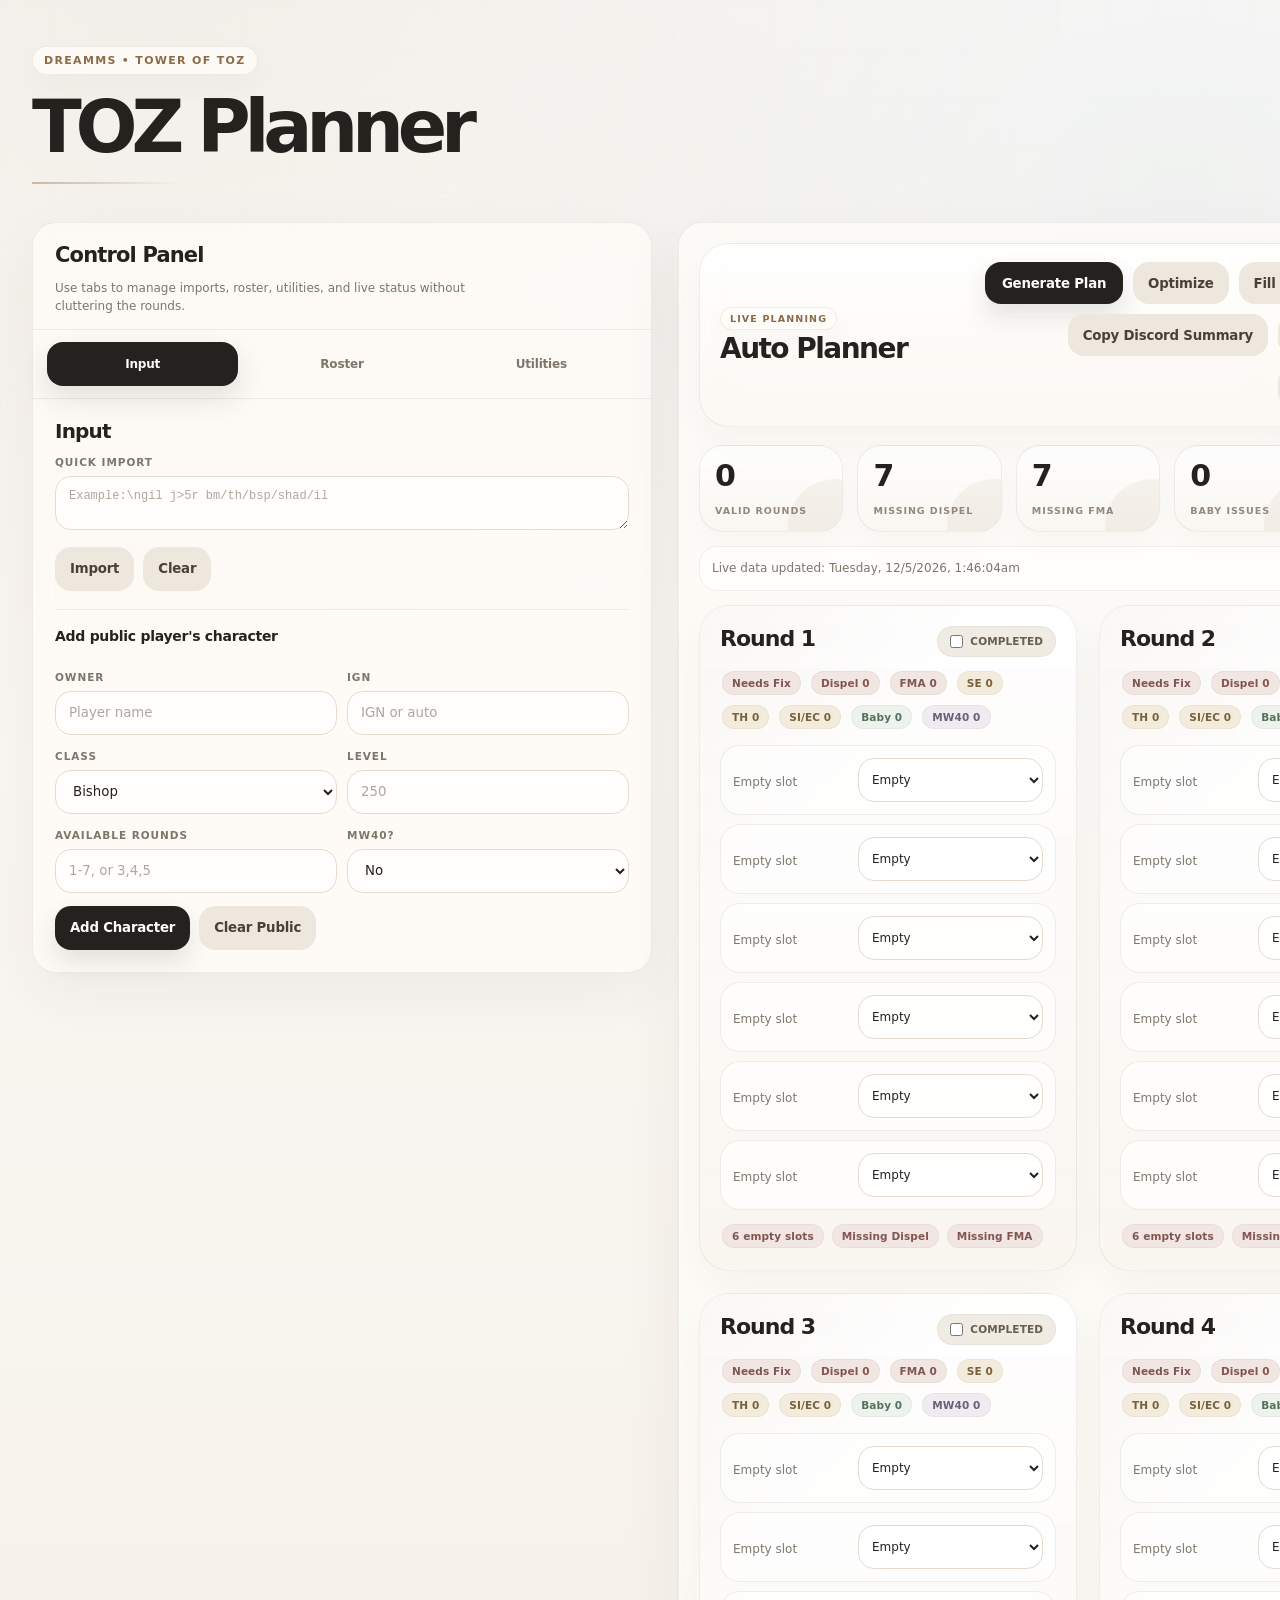
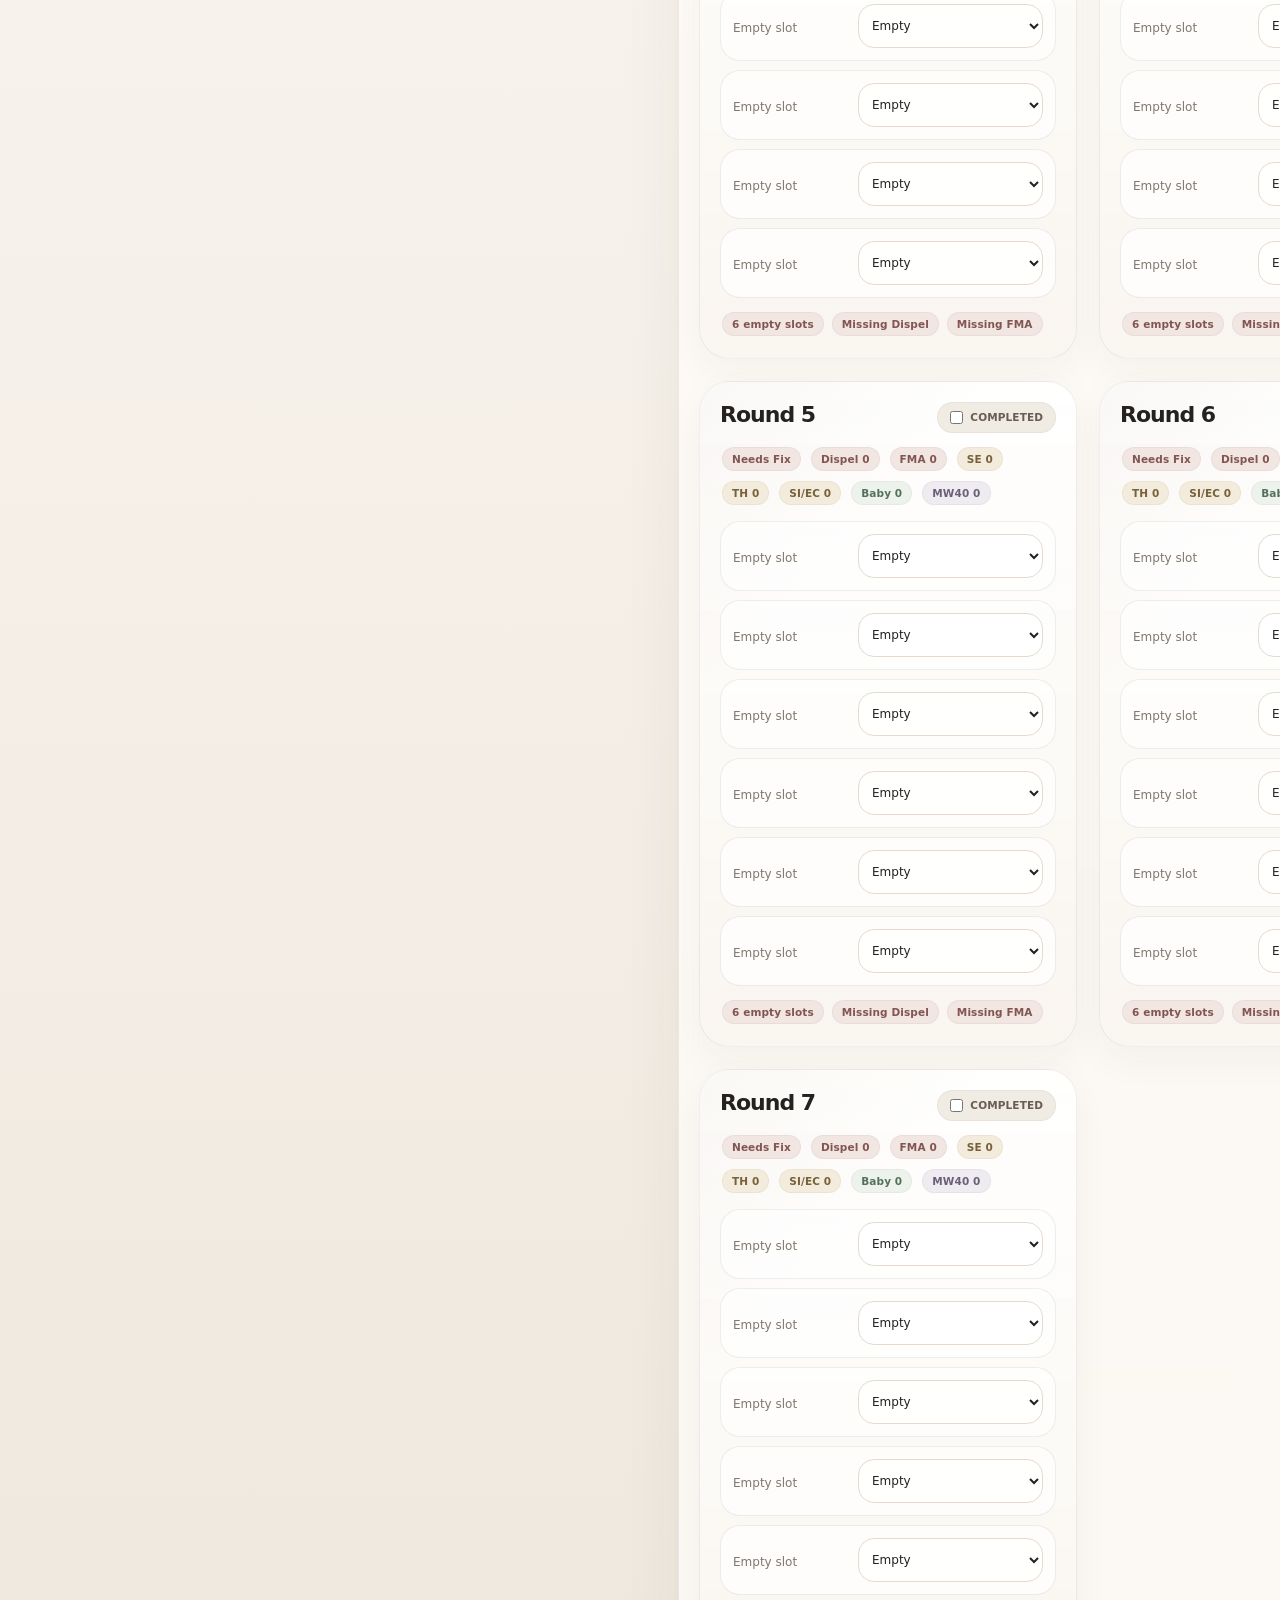
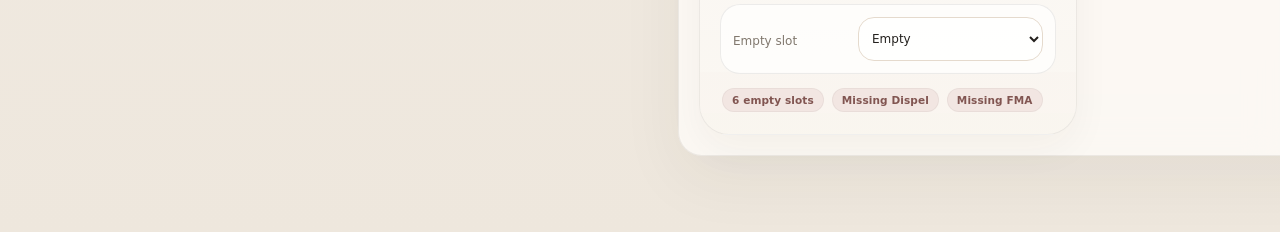
==== commit 17713ebc: "Add files via upload" ====
--- a/index.html
+++ b/index.html
@@ -1876,7 +1876,7 @@
 const JOBS=['Bishop','Bowmaster','Marksman','Wind Archer','Buccaneer','Thunder Breaker','Dual Blade','Fire/Poison Mage','Ice/Lightning Mage','Blaze Wizard','Evan','Dawn Warrior','Paladin','Dark Knight','Aran','Hero','Shadower','Night Lord','Night Walker','Corsair'];
 const ALIAS={bsp:'Bishop',bs:'Bishop',bishop:'Bishop',hs:'Bishop',bm:'Bowmaster',se:'Bowmaster',bowmaster:'Bowmaster',mm:'Marksman',mmse:'Marksman',marksman:'Marksman',wa:'Wind Archer',wase:'Wind Archer',windarcher:'Wind Archer',bucc:'Buccaneer',si:'Buccaneer',buccaneer:'Buccaneer',tb:'Thunder Breaker',tbsi:'Thunder Breaker',thunderbreaker:'Thunder Breaker',db:'Dual Blade',th:'Dual Blade',dualblade:'Dual Blade',fp:'Fire/Poison Mage',fpmage:'Fire/Poison Mage',il:'Ice/Lightning Mage','i/l':'Ice/Lightning Mage',ilmage:'Ice/Lightning Mage',bw:'Blaze Wizard',blazewizard:'Blaze Wizard',blademaster:'Dual Blade',evan:'Evan',dw:'Dawn Warrior',ec:'Dawn Warrior',dawnwarrior:'Dawn Warrior',pala:'Paladin',pally:'Paladin',paladin:'Paladin',dk:'Dark Knight',drk:'Dark Knight',hb:'Dark Knight',darkknight:'Dark Knight',aran:'Aran',hero:'Hero',shad:'Shadower',shadower:'Shadower',nl:'Night Lord',nightlord:'Night Lord',nw:'Night Walker',nightwalker:'Night Walker',sair:'Corsair',corsair:'Corsair'};
 const ROLE={'Bishop':{dispel:1,fma:1},'Bowmaster':{seProvider:1,self:1},'Marksman':{seProvider:1,wantsSI:2},'Wind Archer':{seProvider:1,wantsSI:2},'Buccaneer':{siProvider:1,tl:1,wantsCrit:1},'Thunder Breaker':{siProvider:1,wantsCrit:1},'Dual Blade':{thProvider:1,self:1},'Fire/Poison Mage':{fma:1,wantsCrit:1},'Ice/Lightning Mage':{fma:1,wantsCrit:1},'Blaze Wizard':{fma:1,wantsCrit:1},'Evan':{fma:1,wantsSEOnly:1},'Dawn Warrior':{halfSI:1,stance:1,wantsCrit:1},'Paladin':{threaten:1,wantsCrit:1,wantsSI:1},'Dark Knight':{dispel:1,hb:1,wantsCrit:1,wantsSI:2},'Aran':{cb:1,wantsCrit:2,wantsSI:1},'Hero':{wantsCrit:1,wantsSI:1},'Shadower':{smoke:1,wantsCrit:.3},'Night Lord':{wantsSEOnly:3},'Night Walker':{wantsSEOnly:4},'Corsair':{wantsCrit:1,wantsSI:1}};
-const savedRaw=[{"owner": "Belle", "ign": "Thocky", "job": "Aran", "level": 291}, {"owner": "Belle", "ign": "Tock", "job": "Night Walker", "level": 263}, {"owner": "Belle", "ign": "Tocki", "job": "Bowmaster", "level": 254}, {"owner": "Belle", "ign": "Tork", "job": "Blaze Wizard", "level": 261}, {"owner": "Belle", "ign": "Tokk", "job": "Buccaneer", "level": 209}, {"owner": "Belle", "ign": "HeII", "job": "Fire/Poison Mage", "level": 276}, {"owner": "Belle", "ign": "Tocky", "job": "Bishop", "level": 265}, {"owner": "Gil", "ign": "Gil", "job": "Dual Blade", "level": 284}, {"owner": "Gil", "ign": "ggil", "job": "Bowmaster", "level": 265}, {"owner": "Gil", "ign": "ggill", "job": "Buccaneer", "level": 247}, {"owner": "Gil", "ign": "Leaw", "job": "Aran", "level": 265}, {"owner": "Gil", "ign": "Gill", "job": "Fire/Poison Mage", "level": 276}, {"owner": "Gil", "ign": "Kaiko", "job": "Bishop", "level": 267}, {"owner": "Gil", "ign": "Arun", "job": "Dawn Warrior", "level": 243}, {"owner": "Winst", "ign": "Veggie", "job": "Night Lord", "level": 289}, {"owner": "Winst", "ign": "Roomie", "job": "Marksman", "level": 285}, {"owner": "Winst", "ign": "Meanie", "job": "Buccaneer", "level": 277}, {"owner": "Winst", "ign": "Quackie", "job": "Dual Blade", "level": 273}, {"owner": "Winst", "ign": "Owie", "job": "Dark Knight", "level": 261}, {"owner": "Winst", "ign": "Caterpie", "job": "Paladin", "level": 261}, {"owner": "Winst", "ign": "Eerie", "job": "Bishop", "level": 273}, {"owner": "Winst", "ign": "Doorie", "job": "Bishop", "level": 234}, {"owner": "Thom", "ign": "oof", "job": "Aran", "level": 272}, {"owner": "Thom", "ign": "Looted", "job": "Shadower", "level": 274}, {"owner": "Thom", "ign": "Cronut", "job": "Buccaneer", "level": 267}, {"owner": "Thom", "ign": "Churro", "job": "Bowmaster", "level": 271}, {"owner": "Thom", "ign": "Zooted", "job": "Marksman", "level": 267}, {"owner": "Thom", "ign": "Macaroon", "job": "Bishop", "level": 262}, {"owner": "Thom", "ign": "Sundaes", "job": "Ice/Lightning Mage", "level": 244}, {"owner": "Thom", "ign": "Cruller", "job": "Corsair", "level": 235}, {"owner": "Thom", "ign": "Saltbread", "job": "Evan", "level": 203}, {"owner": "BK", "ign": "Miffyy", "job": "Bishop", "level": 275}, {"owner": "BK", "ign": "54o88", "job": "Wind Archer", "level": 269}, {"owner": "BK", "ign": "Diuz", "job": "Thunder Breaker", "level": 260}, {"owner": "BK", "ign": "Chageee", "job": "Bowmaster", "level": 254}, {"owner": "BK", "ign": "Lormee", "job": "Buccaneer", "level": 233}, {"owner": "KC", "ign": "SEhoon", "job": "Bowmaster", "level": 280}, {"owner": "KC", "ign": "Ryoji", "job": "Night Lord", "level": 270}, {"owner": "KC", "ign": "Voxous", "job": "Dual Blade", "level": 260}, {"owner": "KC", "ign": "n00n", "job": "Paladin", "level": 262}, {"owner": "KC", "ign": "Orien", "job": "Aran", "level": 257}, {"owner": "KC", "ign": "Voxi", "job": "Thunder Breaker", "level": 246}, {"owner": "KC", "ign": "Sunshines", "job": "Bishop", "level": 266}, {"owner": "KC", "ign": "Grimstep", "job": "Shadower", "level": 235}, {"owner": "KC", "ign": "Nocti", "job": "Dark Knight", "level": 214}, {"owner": "KC", "ign": "Jegiee", "job": "Corsair", "level": 240}, {"owner": "KC", "ign": "Dimz", "job": "Shadower", "level": 150}, {"owner": "Liss", "ign": "Pinkberry", "job": "Bishop", "level": 278}, {"owner": "Liss", "ign": "Lisette", "job": "Bowmaster", "level": 268}, {"owner": "Liss", "ign": "Elissybeth", "job": "Paladin", "level": 259}, {"owner": "Liss", "ign": "Luminosa", "job": "Dawn Warrior", "level": 253}, {"owner": "Liss", "ign": "Lissie", "job": "Dark Knight", "level": 270}, {"owner": "Liss", "ign": "Hibana", "job": "Fire/Poison Mage", "level": 235}, {"owner": "Liss", "ign": "Lisseria", "job": "Dual Blade", "level": 261}, {"owner": "Liss", "ign": "Lissy", "job": "Night Walker", "level": 249}, {"owner": "Liss", "ign": "Liselle", "job": "Shadower", "level": 234}, {"owner": "Liss", "ign": "Lissi", "job": "Buccaneer", "level": 226}, {"owner": "Liss", "ign": "Lissiel", "job": "Evan", "level": 203}, {"owner": "Liss", "ign": "Lissea", "job": "Corsair", "level": 175}, {"owner": "Unk", "ign": "UnknownBM", "job": "Bowmaster", "level": 265}, {"owner": "Unk", "ign": "Lasting", "job": "Fire/Poison Mage", "level": 240}, {"owner": "Unk", "ign": "Bishophs", "job": "Bishop", "level": 240}, {"owner": "Kerm", "ign": "iKermy", "job": "Evan", "level": 252}, {"owner": "Kerm", "ign": "xKermy", "job": "Paladin", "level": 263}, {"owner": "Kerm", "ign": "ImKerming", "job": "Shadower", "level": 234}, {"owner": "Kerm", "ign": "Pingsoo", "job": "Bishop", "level": 225}, {"owner": "Kerm", "ign": "KermySE", "job": "Bowmaster", "level": 214}, {"owner": "Lucy", "ign": "Rurni", "job": "Dawn Warrior", "level": 231}, {"owner": "Lucy", "ign": "iiLucy", "job": "Bishop", "level": 286}, {"owner": "Lucy", "ign": "iabu", "job": "Thunder Breaker", "level": 270}, {"owner": "Lucy", "ign": "LalaL00psy", "job": "Fire/Poison Mage", "level": 246}, {"owner": "Juls", "ign": "Motive", "job": "Bowmaster", "level": 283}, {"owner": "Juls", "ign": "Doubtful", "job": "Buccaneer", "level": 272}, {"owner": "Juls", "ign": "Resource", "job": "Marksman", "level": 263}, {"owner": "Juls", "ign": "Gracee", "job": "Bishop", "level": 275}, {"owner": "DY", "ign": "mellowdy", "job": "Corsair", "level": 260}, {"owner": "DY", "ign": "8lo8lo8lowme", "job": "Buccaneer", "level": 250}, {"owner": "DY", "ign": "sunbaedy", "job": "Bowmaster", "level": 227}, {"owner": "DY", "ign": "okdy", "job": "Bishop", "level": 257}, {"owner": "DY", "ign": "mabokdy", "job": "Fire/Poison Mage", "level": 230}, {"owner": "DY", "ign": "Afersie", "job": "Bishop", "level": 234}, {"owner": "DY", "ign": "Wookimo", "job": "Dual Blade", "level": 218}, {"owner": "Andy", "ign": "Shibe", "job": "Shadower", "level": 291}, {"owner": "Andy", "ign": "Shiba", "job": "Night Lord", "level": 291}, {"owner": "Andy", "ign": "Shibah", "job": "Dual Blade", "level": 289}, {"owner": "Andy", "ign": "Shibao", "job": "Paladin", "level": 256}, {"owner": "Andy", "ign": "Krce", "job": "Bowmaster", "level": 276}, {"owner": "Lior", "ign": "Leal", "job": "Night Lord", "level": 295}, {"owner": "Lior", "ign": "Ayala", "job": "Bishop", "level": 289}, {"owner": "Lior", "ign": "Blending", "job": "Shadower", "level": 289}, {"owner": "Lior", "ign": "Ayara", "job": "Blaze Wizard", "level": 254}];
+const savedRaw=[{"owner": "Belle", "ign": "Thocky", "job": "Aran", "level": 291}, {"owner": "Belle", "ign": "Tock", "job": "Night Walker", "level": 263}, {"owner": "Belle", "ign": "Tocki", "job": "Bowmaster", "level": 254}, {"owner": "Belle", "ign": "Tork", "job": "Blaze Wizard", "level": 261}, {"owner": "Belle", "ign": "Tokk", "job": "Buccaneer", "level": 209}, {"owner": "Belle", "ign": "HeII", "job": "Fire/Poison Mage", "level": 276}, {"owner": "Belle", "ign": "Tocky", "job": "Bishop", "level": 265}, {"owner": "Gil", "ign": "Gil", "job": "Dual Blade", "level": 284}, {"owner": "Gil", "ign": "ggil", "job": "Bowmaster", "level": 265}, {"owner": "Gil", "ign": "ggill", "job": "Buccaneer", "level": 247}, {"owner": "Gil", "ign": "Leaw", "job": "Aran", "level": 265}, {"owner": "Gil", "ign": "Gill", "job": "Fire/Poison Mage", "level": 276}, {"owner": "Gil", "ign": "Kaiko", "job": "Bishop", "level": 267}, {"owner": "Gil", "ign": "Arun", "job": "Dawn Warrior", "level": 243}, {"owner": "Winst", "ign": "Veggie", "job": "Night Lord", "level": 289}, {"owner": "Winst", "ign": "Roomie", "job": "Marksman", "level": 285}, {"owner": "Winst", "ign": "Meanie", "job": "Buccaneer", "level": 277}, {"owner": "Winst", "ign": "Quackie", "job": "Dual Blade", "level": 273}, {"owner": "Winst", "ign": "Owie", "job": "Dark Knight", "level": 261}, {"owner": "Winst", "ign": "Caterpie", "job": "Paladin", "level": 261}, {"owner": "Winst", "ign": "Eerie", "job": "Bishop", "level": 273}, {"owner": "Winst", "ign": "Doorie", "job": "Bishop", "level": 234}, {"owner": "Thom", "ign": "oof", "job": "Aran", "level": 272}, {"owner": "Thom", "ign": "Looted", "job": "Shadower", "level": 274}, {"owner": "Thom", "ign": "Cronut", "job": "Buccaneer", "level": 267}, {"owner": "Thom", "ign": "Churro", "job": "Bowmaster", "level": 271}, {"owner": "Thom", "ign": "Zooted", "job": "Marksman", "level": 267}, {"owner": "Thom", "ign": "Macaroon", "job": "Bishop", "level": 262}, {"owner": "Thom", "ign": "Sundaes", "job": "Ice/Lightning Mage", "level": 244}, {"owner": "Thom", "ign": "Cruller", "job": "Corsair", "level": 235}, {"owner": "Thom", "ign": "Saltbread", "job": "Evan", "level": 203}, {"owner": "BK", "ign": "Miffyy", "job": "Bishop", "level": 275}, {"owner": "BK", "ign": "54o88", "job": "Wind Archer", "level": 269}, {"owner": "BK", "ign": "Diuz", "job": "Thunder Breaker", "level": 260}, {"owner": "BK", "ign": "Chageee", "job": "Bowmaster", "level": 254}, {"owner": "BK", "ign": "Lormee", "job": "Buccaneer", "level": 233}, {"owner": "KC", "ign": "SEhoon", "job": "Bowmaster", "level": 280}, {"owner": "KC", "ign": "Ryoji", "job": "Night Lord", "level": 270}, {"owner": "KC", "ign": "Voxous", "job": "Dual Blade", "level": 260}, {"owner": "KC", "ign": "n00n", "job": "Paladin", "level": 262}, {"owner": "KC", "ign": "Orien", "job": "Aran", "level": 257}, {"owner": "KC", "ign": "Voxi", "job": "Thunder Breaker", "level": 246}, {"owner": "KC", "ign": "Sunshines", "job": "Bishop", "level": 266}, {"owner": "KC", "ign": "Grimstep", "job": "Shadower", "level": 235}, {"owner": "KC", "ign": "Nocti", "job": "Dark Knight", "level": 214}, {"owner": "KC", "ign": "Jegiee", "job": "Corsair", "level": 240}, {"owner": "KC", "ign": "Dimz", "job": "Shadower", "level": 150}, {"owner": "KC", "ign": "Altered", "job": "Night Walker", "level": 275}, {"owner": "KC", "ign": "Curative", "job": "Bishop", "level": 266}, {"owner": "KC", "ign": "CaiPngnoFish", "job": "Wind Archer", "level": 273}, {"owner": "Liss", "ign": "Pinkberry", "job": "Bishop", "level": 278}, {"owner": "Liss", "ign": "Lisette", "job": "Bowmaster", "level": 268}, {"owner": "Liss", "ign": "Elissybeth", "job": "Paladin", "level": 259}, {"owner": "Liss", "ign": "Luminosa", "job": "Dawn Warrior", "level": 253}, {"owner": "Liss", "ign": "Lissie", "job": "Dark Knight", "level": 270}, {"owner": "Liss", "ign": "Hibana", "job": "Fire/Poison Mage", "level": 235}, {"owner": "Liss", "ign": "Lisseria", "job": "Dual Blade", "level": 261}, {"owner": "Liss", "ign": "Lissy", "job": "Night Walker", "level": 249}, {"owner": "Liss", "ign": "Liselle", "job": "Shadower", "level": 234}, {"owner": "Liss", "ign": "Lissi", "job": "Buccaneer", "level": 226}, {"owner": "Liss", "ign": "Lissiel", "job": "Evan", "level": 203}, {"owner": "Liss", "ign": "Lissea", "job": "Corsair", "level": 175}, {"owner": "Unk", "ign": "UnknownBM", "job": "Bowmaster", "level": 265}, {"owner": "Unk", "ign": "Lasting", "job": "Fire/Poison Mage", "level": 240}, {"owner": "Unk", "ign": "Bishophs", "job": "Bishop", "level": 240}, {"owner": "Kerm", "ign": "iKermy", "job": "Evan", "level": 252}, {"owner": "Kerm", "ign": "xKermy", "job": "Paladin", "level": 263}, {"owner": "Kerm", "ign": "ImKerming", "job": "Shadower", "level": 234}, {"owner": "Kerm", "ign": "Pingsoo", "job": "Bishop", "level": 225}, {"owner": "Kerm", "ign": "KermySE", "job": "Bowmaster", "level": 214}, {"owner": "Lucy", "ign": "Rurni", "job": "Dawn Warrior", "level": 231}, {"owner": "Lucy", "ign": "iiLucy", "job": "Bishop", "level": 286}, {"owner": "Lucy", "ign": "iabu", "job": "Thunder Breaker", "level": 270}, {"owner": "Lucy", "ign": "LalaL00psy", "job": "Fire/Poison Mage", "level": 246}, {"owner": "Juls", "ign": "Motive", "job": "Bowmaster", "level": 283}, {"owner": "Juls", "ign": "Doubtful", "job": "Buccaneer", "level": 272}, {"owner": "Juls", "ign": "Resource", "job": "Marksman", "level": 263}, {"owner": "Juls", "ign": "Gracee", "job": "Bishop", "level": 275}, {"owner": "DY", "ign": "mellowdy", "job": "Corsair", "level": 260}, {"owner": "DY", "ign": "8lo8lo8lowme", "job": "Buccaneer", "level": 250}, {"owner": "DY", "ign": "sunbaedy", "job": "Bowmaster", "level": 227}, {"owner": "DY", "ign": "okdy", "job": "Bishop", "level": 257}, {"owner": "DY", "ign": "mabokdy", "job": "Fire/Poison Mage", "level": 230}, {"owner": "DY", "ign": "Afersie", "job": "Bishop", "level": 234}, {"owner": "DY", "ign": "Wookimo", "job": "Dual Blade", "level": 218}, {"owner": "Andy", "ign": "Shibe", "job": "Shadower", "level": 291}, {"owner": "Andy", "ign": "Shiba", "job": "Night Lord", "level": 291}, {"owner": "Andy", "ign": "Shibah", "job": "Dual Blade", "level": 289}, {"owner": "Andy", "ign": "Shibao", "job": "Paladin", "level": 256}, {"owner": "Andy", "ign": "Krce", "job": "Bowmaster", "level": 276}, {"owner": "Lior", "ign": "Leal", "job": "Night Lord", "level": 295}, {"owner": "Lior", "ign": "Ayala", "job": "Bishop", "level": 289}, {"owner": "Lior", "ign": "Blending", "job": "Shadower", "level": 289}, {"owner": "Lior", "ign": "Ayara", "job": "Blaze Wizard", "level": 254}];
 const savedPool=savedRaw.map((x,i)=>({id:'saved_'+i,owner:x.owner,ign:x.ign,job:x.job,level:x.level,mw40:Number(x.level)>=275,rounds:[1,2,3,4,5,6,7],saved:true}));
 let chars=[];let plan=Array.from({length:7},()=>Array(6).fill(null));let completedRounds=Array(7).fill(false);const ownerQuota={};const replacedOwners=new Set();let isRestoring=false;const STORAGE_KEY='dreamms_toz_planner_v6';const STATE_TTL_MS=12*60*60*1000;
 
